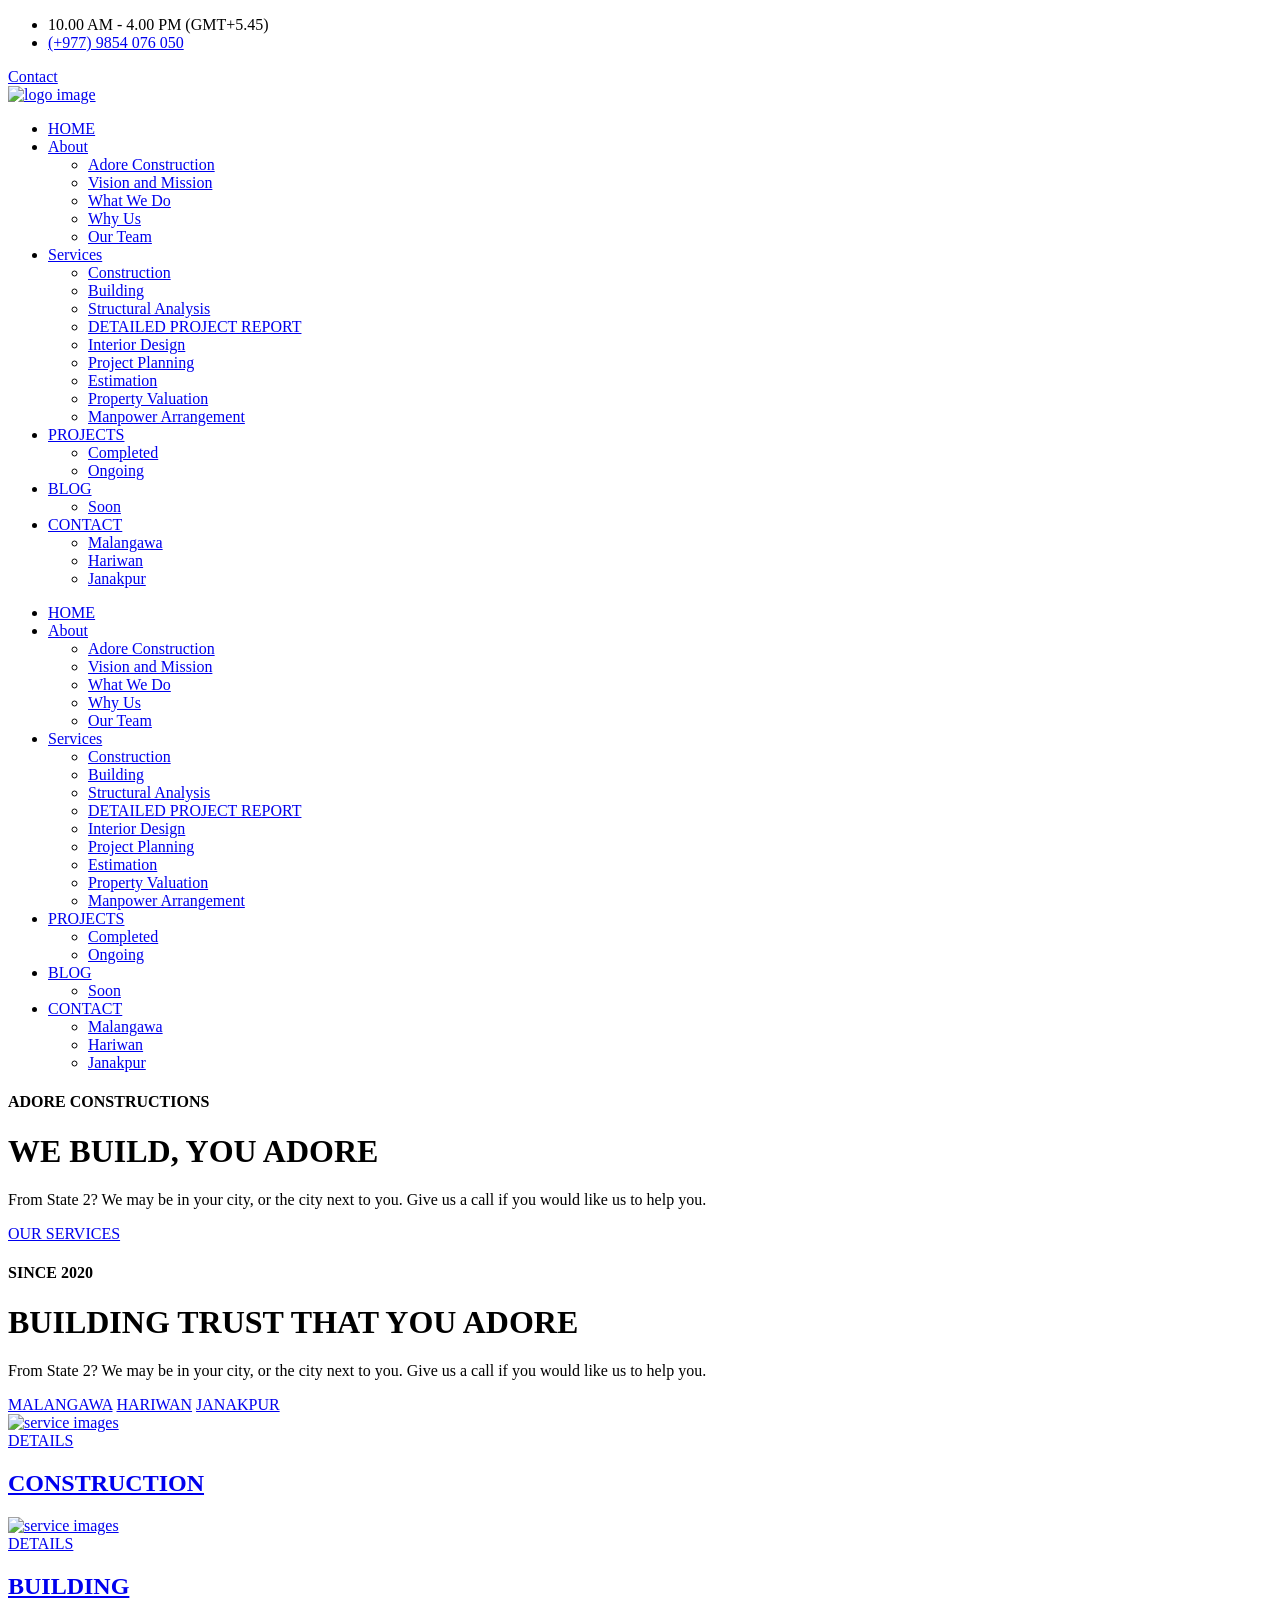
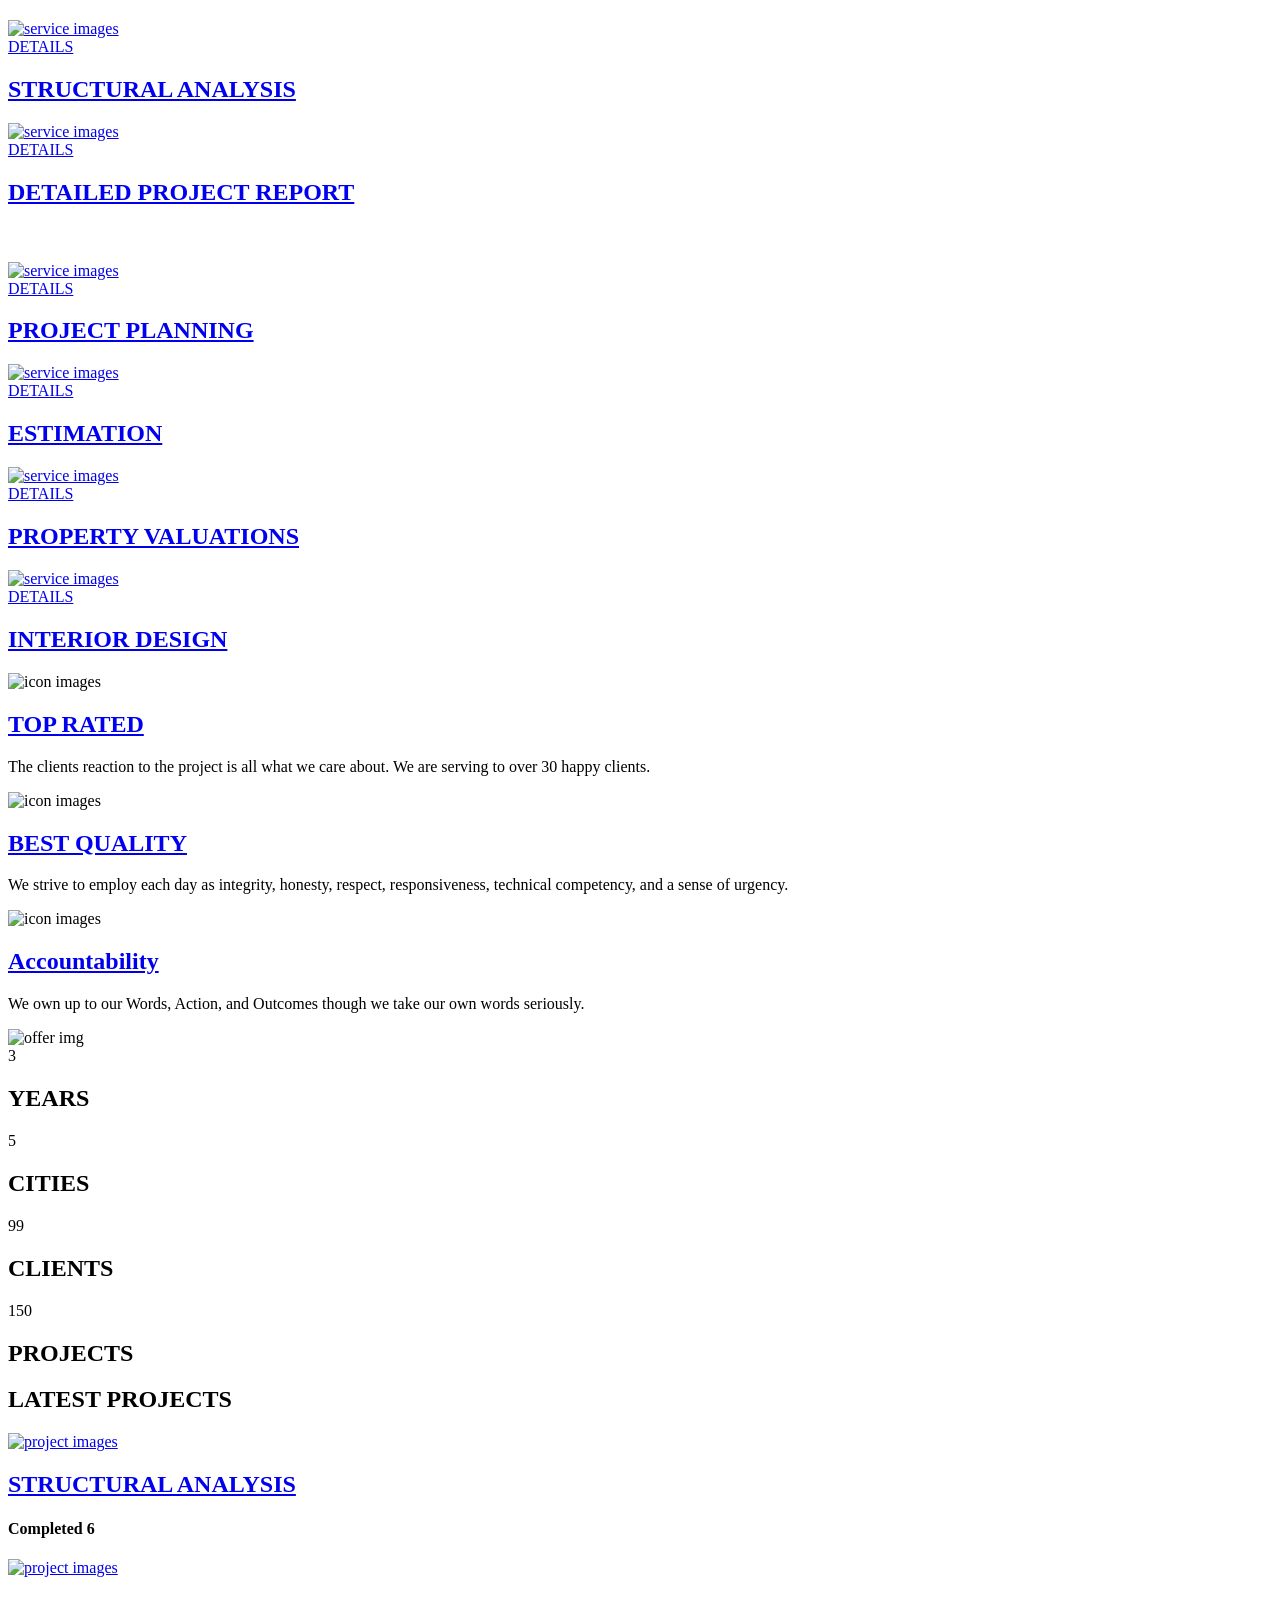
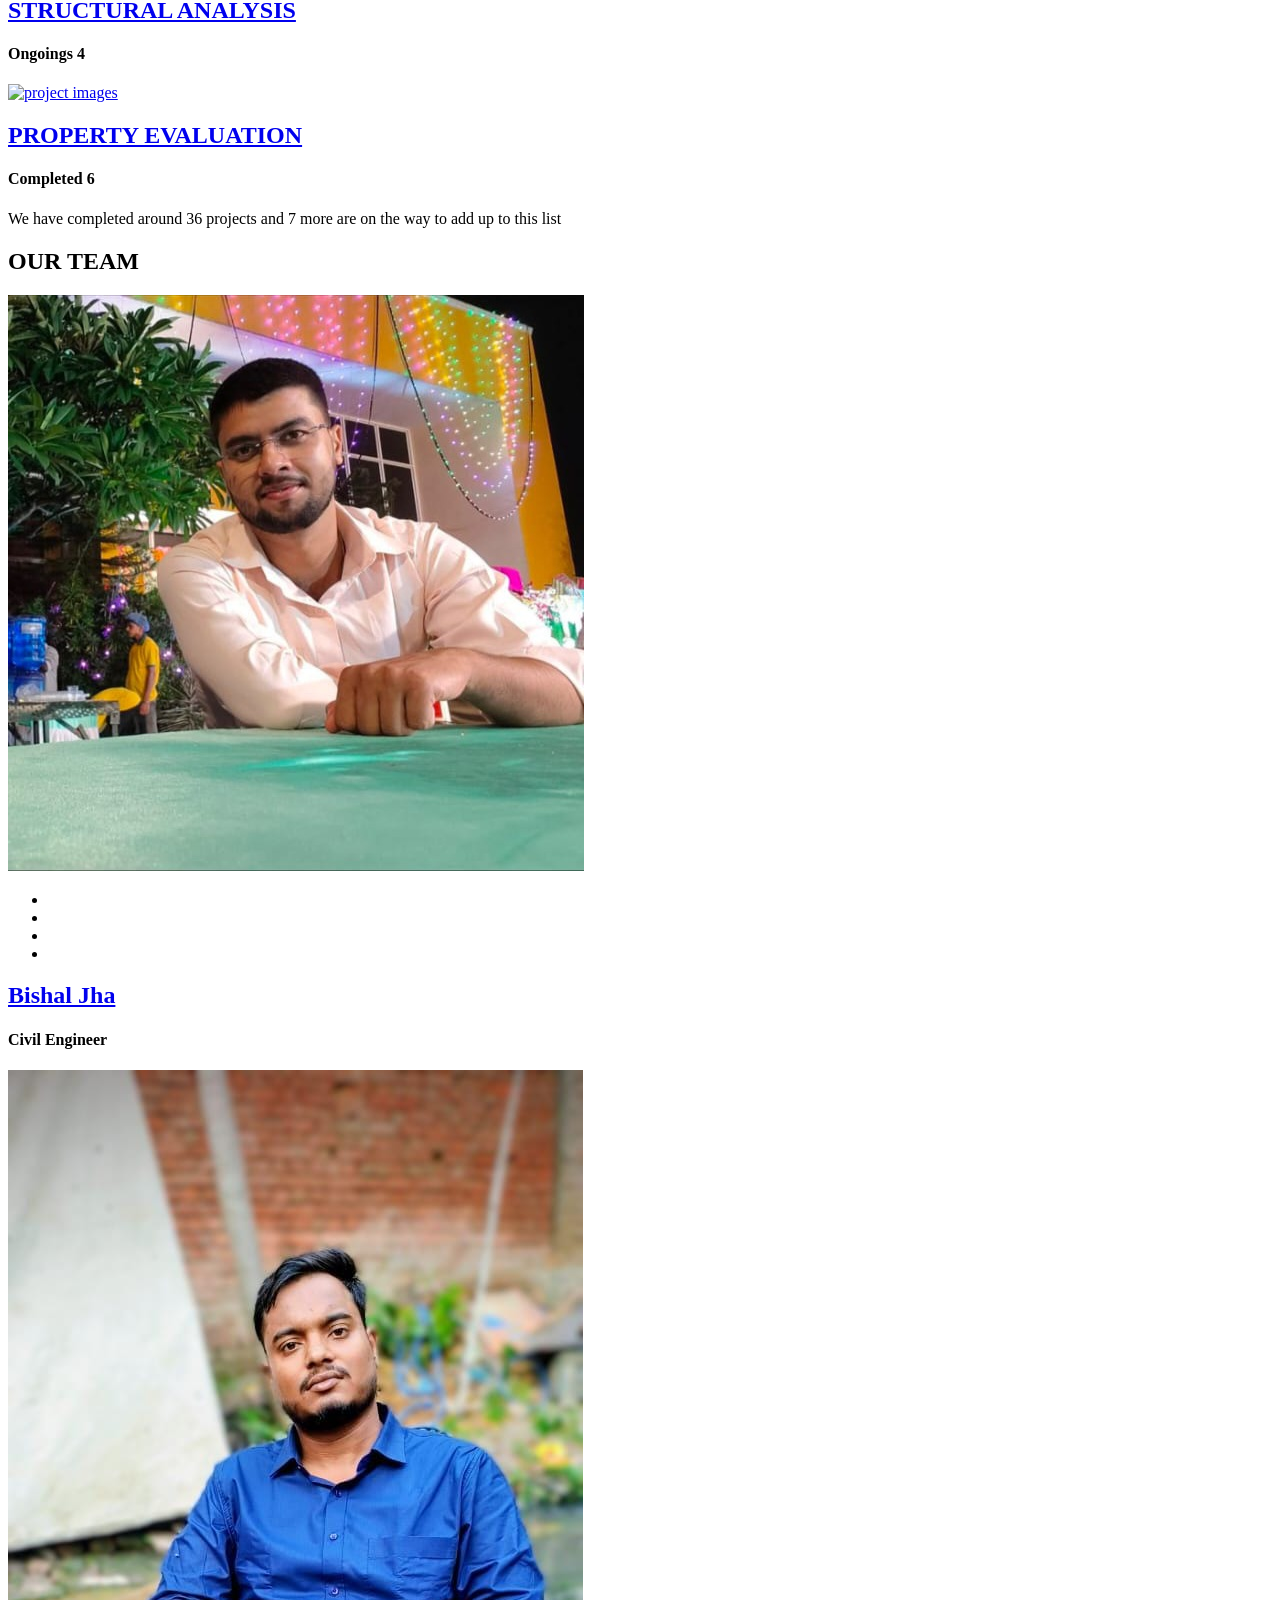
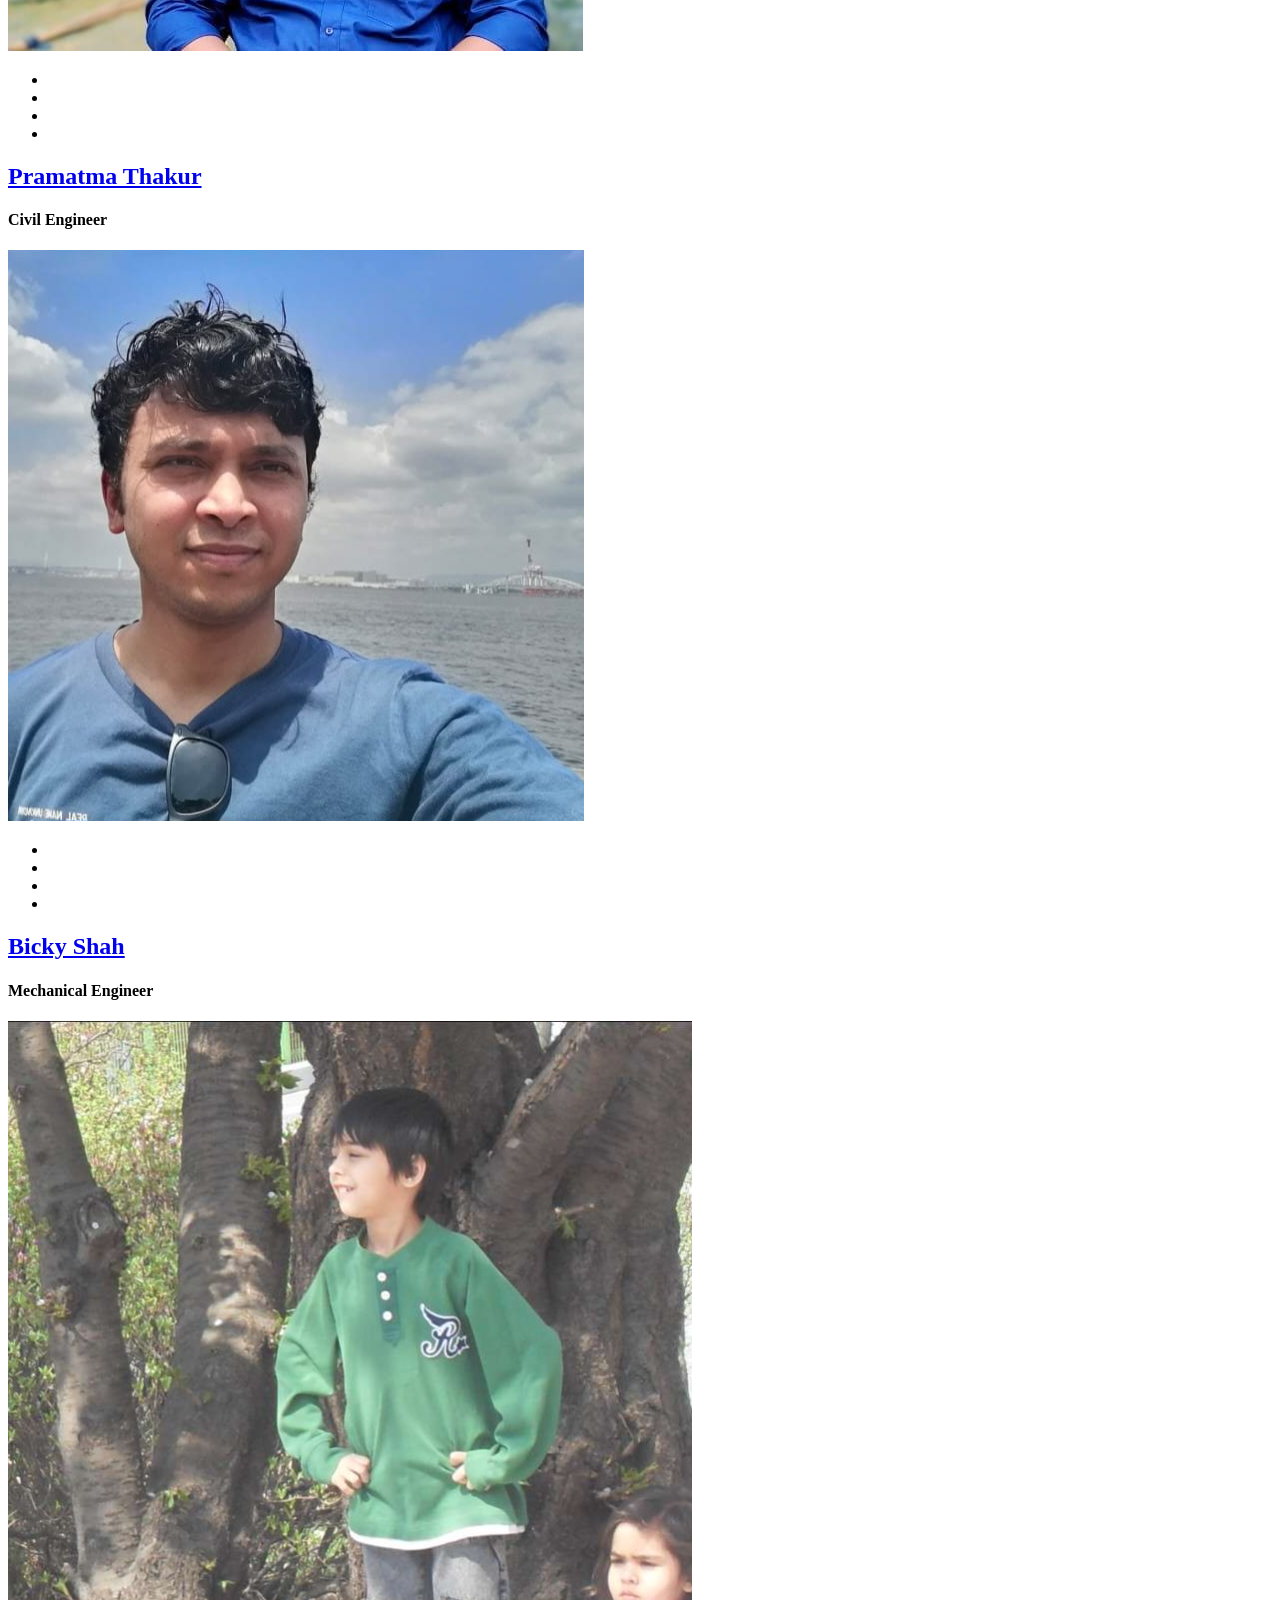
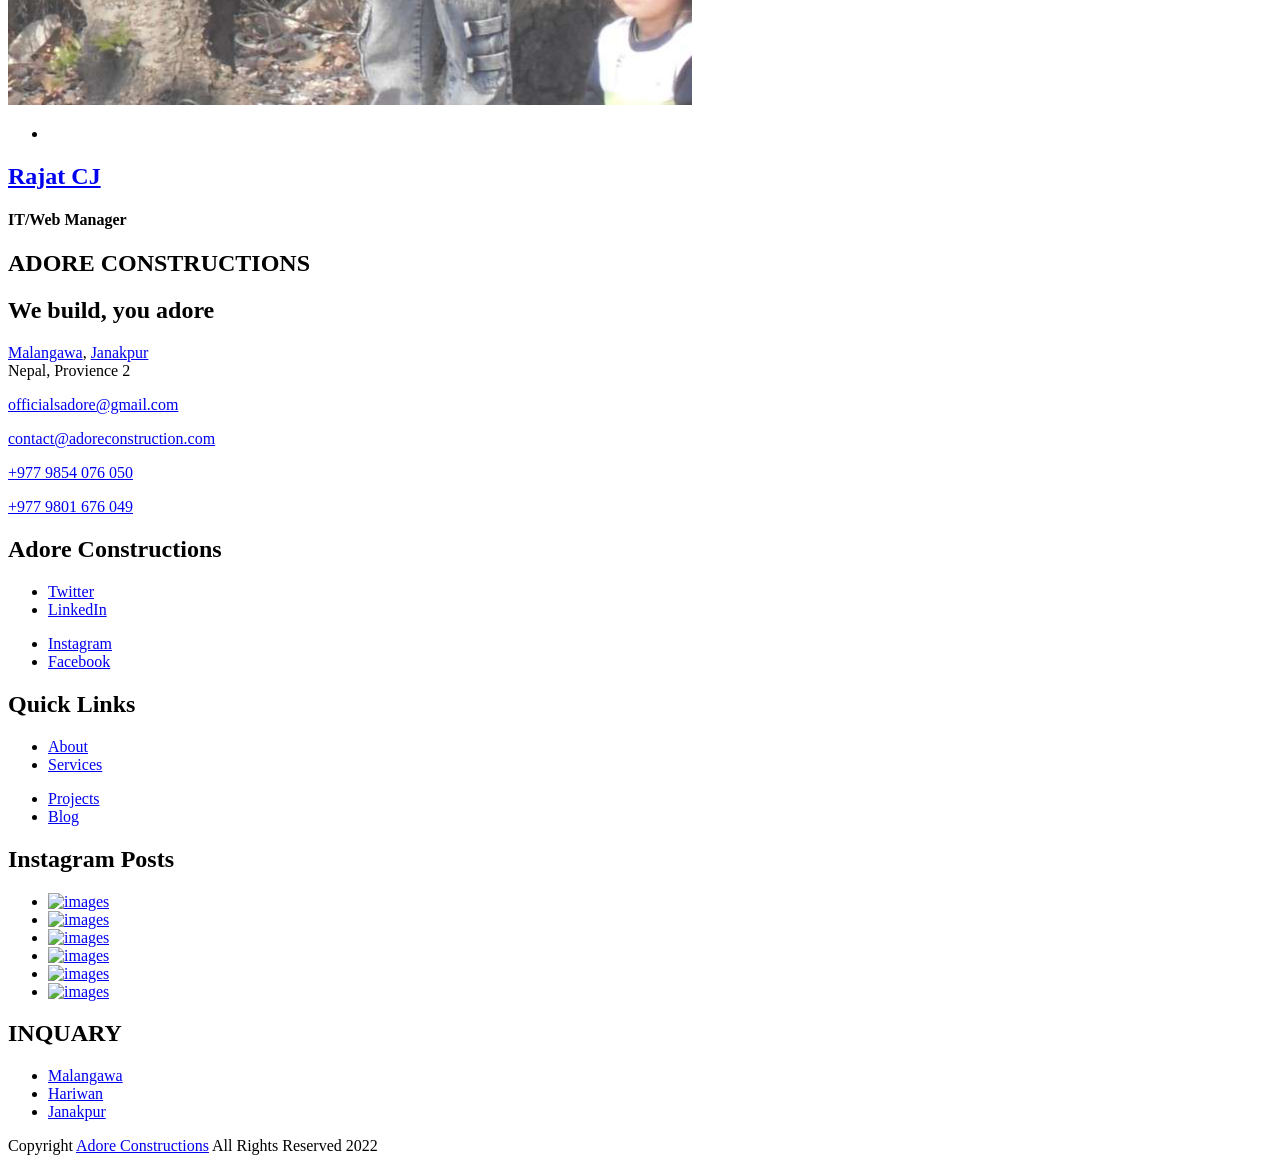
==== index.html @ d4d40f67 "a" ====
<!doctype html>
<html class="no-js" lang="en">


<head>
    <meta charset='UTF-8'>
    <meta http-equiv="x-ua-compatible" content="ie=edge">
    <meta name="viewport" content="width=device-width, initial-scale=1.0">
    <meta name="theme-color" content="#F9A762" data-react-helmet="true" />
    <meta name="author" content="Adore Constructions">
    <meta name="description" content="We Build, You Adore">

    <title>Adore Constructions</title>
    <script src="https://cdn.jsdelivr.net/gh/xaronnn/js-lanyard/lanyard.js" crossorigin="anonymous"></script>
    
    <!-- Media Meta Tags -->
    <meta property="og:locale" content="en_US">
    <meta property="og:type" content="website">
    <meta property="og:site_name" content="adoreconstruction">
    <meta property="og:title" content="Adore Constructions">
    <meta property="og:description" content="We Build, You Adore">
    <meta property="og:image" content="images/logo/adore-construction.png">
    <meta property="og:url" content="https://adoreconstruction.com"/>
    
    <!-- Twitter Meta Tags -->
    <meta name="twitter:title" content="Adore Constructions">
    <meta name="twitter:description" content="A portal to all my links, handles and projects.">
    <meta name="twitter:image" content="images/logo/adore-construction.png">



    
    <link rel="icon" href="images/logo/adore-construction.png" type="image/icon type">
    <!-- Place favicon.ico in the root directory -->
    

    <!-- All css files are included here. -->
    <!-- Bootstrap fremwork main css -->
    <link rel="stylesheet" href="css/bootstrap.min.css">
    <!-- Owl Carousel  main css -->
    <link rel="stylesheet" href="css/owl.carousel.min.css">
    <link rel="stylesheet" href="css/owl.theme.default.min.css">
    <!-- This core.css file contents all plugings css file. -->
    <link rel="stylesheet" href="css/core.css">
    <!-- Theme shortcodes/elements style -->
    <link rel="stylesheet" href="css/shortcode/shortcodes.css">
    <!-- Theme main style -->
    <link rel="stylesheet" href="style.css">
    <!-- Responsive css -->
    <link rel="stylesheet" href="css/responsive.css">
    <!-- User style -->
    <link rel="stylesheet" href="css/custom.css">


    <!-- Modernizr JS -->
    <script src="js/vendor/modernizr-2.8.3.min.js"></script>
</head>

<body>
    <!--[if lt IE 8]>
        <p class="browserupgrade">You are using an <strong>outdated</strong> browser. Please <a href="http://browsehappy.com/">upgrade your browser</a> to improve your experience.</p>
    <![endif]-->  

    <!-- Body main wrapper start -->
    <div class="wrapper">
        <!-- Start Header Style -->
        <div id="header" class="htc-header">
            <!-- Start Header Top -->
            <div class="htc__header__top bg__cat--1">
                <div class="container">
                    <div class="row">
                        <div class="col-md-6 col-lg-6 col-sm-6 col-xs-12">
                            <ul class="heaher__top__left">
                                <li><i class="fa fa-clock-o"></i>10.00 AM  -  4.00 PM (GMT+5.45)</li>
                                <li><a href="tel:+9779854076050"><i class="fa fa-phone"></i>(+977)  9854 076 050</a></li>
                            </ul>
                        </div>
                        <div class="col-md-6 col-lg-6 col-sm-6 col-xs-12">
                            <div class="header__top__right">
                                
                                <div class="heaher__top__btn">
                                    <a href="contact.html">Contact</a>
                                </div>
                            </div>
                        </div>
                    </div>
                </div>
            </div>
            <!-- End Header Top -->
            <!-- Start Mainmenu Area -->
            <div id="sticky-header-with-topbar" class="mainmenu__wrap sticky__header">
                <div class="container">
                    <div class="row">
                        <div class="col-md-2 col-sm-6 col-xs-7">
                            <div class="logo">
                                <a href="index.html">
                                    <img src="images/logo/adore-construction.png" alt="logo image">
                                </a>
                            </div>
                        </div>
                        <div class="col-md-8 col-sm-6 col-xs-5">
                            <nav class="main__menu__nav  hidden-xs hidden-sm">
                                <ul class="main__menu">
                                    <li><a href="index.html">HOME</a></li>
                                    <li class="drop"><a href="about.html">About</a>
                                        <ul class="dropdown">
                                            <li><a href="about.html#adore">Adore Construction</a></li>
                                            <li><a href="about.html#vision">Vision and Mission</a></li>
                                            <li><a href="about.html#whatwedo">What We Do</a></li>
                                            <li><a href="about.html#whyus">Why Us</a></li>
                                            <li><a href="about.html#ourteam">Our Team</a></li>
                                        </ul>
                                    </li>
                                    <li class="drop"><a href="service.html">Services</a>
                                        <ul class="dropdown">
                                            <li><a href="service.html#c">Construction</a></li>
                                            <li><a href="service.html#b">Building</a></li>
                                            <li><a href="service.html#sa">Structural Analysis</a></li>
                                            <li><a href="service.html#dpr">DETAILED PROJECT REPORT</a></li>
                                            <li><a href="service.html#id">Interior Design</a></li>
                                            <li><a href="service.html#pp">Project Planning</a></li>
                                            <li><a href="service.html#e">Estimation</a></li>
                                            <li><a href="service.html#pv">Property Valuation</a></li>
                                            <li><a href="service.html#ma">Manpower Arrangement</a></li>
                                        </ul>
                                    </li>
                                    <li class="drop"><a href="projects.html">PROJECTS</a>
                                        <ul class="dropdown">
                                            <li><a href="projects.html#completed">Completed</a></li>
                                            <li><a href="projects.html#ongoing">Ongoing</a></li>
                                        </ul>
                                    </li>
                                    <li class="drop"><a href="blog.html">BLOG</a>
                                        <ul class="dropdown">
                                            <li><a href="blog.html">Soon</a></li>
                                        </ul>
                                    </li>
                                    <li class="drop"><a href="contact.html">CONTACT</a>
                                        <ul class="dropdown">
                                            <li><a href="contact.html#sarlahi">Malangawa</a></li>
                                            <li><a href="contact.html#hariwan">Hariwan</a></li>
                                            <li><a href="contact.html#janakpur">Janakpur</a></li>
                                        </ul>
                                    </li>
                                </ul>
                            </nav>
                            <div class="mobile-menu clearfix visible-xs visible-sm">
                                <nav id="mobile_dropdown">
                                    <ul>
                                        <li><a href="index.html">HOME</a></li>
                                    <li class="drop"><a href="about.html">About</a>
                                        <ul class="dropdown">
                                            <li><a href="about.html#adore">Adore Construction</a></li>
                                            <li><a href="about.html#vision">Vision and Mission</a></li>
                                            <li><a href="about.html#whatwedo">What We Do</a></li>
                                            <li><a href="about.html#whyus">Why Us</a></li>
                                            <li><a href="about.html#ourteam">Our Team</a></li>
                                        </ul>
                                    </li>
                                    <li class="drop"><a href="service.html">Services</a>
                                        <ul class="dropdown">
                                            <li><a href="service.html#c">Construction</a></li>
                                            <li><a href="service.html#b">Building</a></li>
                                            <li><a href="service.html#sa">Structural Analysis</a></li>
                                            <li><a href="service.html#dpr">DETAILED PROJECT REPORT</a></li>
                                            <li><a href="service.html#id">Interior Design</a></li>
                                            <li><a href="service.html#pp">Project Planning</a></li>
                                            <li><a href="service.html#e">Estimation</a></li>
                                            <li><a href="service.html#pv">Property Valuation</a></li>
                                            <li><a href="service.html#ma">Manpower Arrangement</a></li>
                                        </ul>
                                    </li>
                                    <li class="drop"><a href="projects.html">PROJECTS</a>
                                        <ul class="dropdown">
                                            <li><a href="projects.html#completed">Completed</a></li>
                                            <li><a href="projects.html#ongoing">Ongoing</a></li>
                                        </ul>
                                    </li>
                                    <li class="drop"><a href="blog.html">BLOG</a>
                                        <ul class="dropdown">
                                            <li><a href="blog.html">Soon</a></li>
                                        </ul>
                                    </li>
                                    <li class="drop"><a href="contact.html">CONTACT</a>
                                        <ul class="dropdown">
                                            <li><a href="contact.html#sarlahi">Malangawa</a></li>
                                            <li><a href="contact.html#hariwan">Hariwan</a></li>
                                            <li><a href="contact.html#janakpur">Janakpur</a></li>
                                        </ul>
                                    </li>
                                    </ul>
                                </nav>
                            </div> 
                        </div>
                    </div>
                    <div class="mobile-menu-area"></div>
                </div>
            </div>
            <!-- End Mainmenu Area -->
        </div>
        <!-- End Header Style -->
        <!-- Start Slider Area -->
        <div class="slider__container">
            <div class="slider__activation__wrap owl-carousel owl-theme">
                <!-- Start Single Slide -->
                <div class="slide slider__fixed--height slide__align--center" data--black__overlay="6" style="background: rgba(0, 0, 0, 0) url(images/slider/bg/2.jpg) no-repeat scroll 0 0 / cover;">
                    <div class="container">
                        <div class="row">
                            <div class="col-md-12 col-lg-12">
                                <div class="slider__inner">
                                    <h4>ADORE CONSTRUCTIONS</h4>
                                    <h1>WE BUILD, YOU ADORE</h1>
                                    <p>From State 2? We may be in your city, or the city next to you. Give us a call if you would like us to help you.</p>
                                    <div class="slider__btn">
                                        <a class="htc__btn" href="contact.html">OUR SERVICES</a>
                                    </div>
                                </div>
                            </div>
                        </div>
                    </div>
                </div>
                <!-- End Single Slide -->
                <!-- Start Single Slide -->
                <div class="slide slider__fixed--height slide__align--center" data--black__overlay="6" style="background: rgba(0, 0, 0, 0) url(images/slider/bg/1.jpg) no-repeat scroll 0 0 / cover;">
                    <div class="container">
                        <div class="row">
                            <div class="col-md-12 col-lg-12">
                                <div class="slider__inner">
                                    <h4>SINCE 2020</h4>
                                    <h1>BUILDING TRUST THAT YOU ADORE</h1>
                                    <p>From State 2? We may be in your city, or the city next to you. Give us a call if you would like us to help you.</p>
                                    <div class="slider__btn">
                                        <a class="htc__btn" href="contact.html">MALANGAWA</a> <a class="htc__btn" href="contact.html">HARIWAN</a> <a class="htc__btn" href="contact.html">JANAKPUR</a>
                                    </div>
                                </div>
                            </div>
                        </div>
                    </div>
                </div>

                
                <!-- End Single Slide -->
            </div>
        </div>
        <!-- Start Slider Area -->
        <!-- Start Service Area -->
        <section class="htc__service__area bg__white ptb--100">
            <div class="container">
                <div class="row">
                    <div class="service__section__wrap clearfix">
                        <!-- Start Single Service -->
                        <div class="col-md-3 col-lg-3 col-sm-4 col-xs-12">
                            <div class="service foo">
                                <div class="service__thumb">
                                    <a href="service.html#c">
                                        <img src="images/service/1.jpg" alt="service images">
                                    </a>
                                    <div class="service__hover">
                                        <div class="service__action">
                                            <a href="service.html#c">DETAILS</a>
                                        </div>
                                    </div>
                                </div>
                                <div class="service__details">
                                    <h2><a href="service.html#c">CONSTRUCTION</a></h2>
                                </div>
                            </div>
                        </div>
                        <!-- End Single Service -->
                        <!-- Start Single Service -->
                        <div class="col-md-3 col-lg-3 col-sm-4 col-xs-12">
                            <div class="service foo">
                                <div class="service__thumb">
                                    <a href="service.html#b">
                                        <img src="images/service/2.jpg" alt="service images">
                                    </a>
                                    <div class="service__hover">
                                        <div class="service__action">
                                            <a href="service.html#b">DETAILS</a>
                                        </div>
                                    </div>
                                </div>
                                <div class="service__details">
                                    <h2><a href="service.html#b">BUILDING</a></h2>
                                </div>
                            </div>
                        </div>
                        <!-- End Single Service -->
                        <!-- Start Single Service -->
                        <div class="col-md-3 col-lg-3 col-sm-4 col-xs-12">
                            <div class="service foo">
                                <div class="service__thumb">
                                    <a href="service.html#sa">
                                        <img src="images/service/3.jpg" alt="service images">
                                    </a>
                                    <div class="service__hover">
                                        <div class="service__action">
                                            <a href="service.html#sa">DETAILS</a>
                                        </div>
                                    </div>
                                </div>
                                <div class="service__details">
                                    <h2><a href="service.html#sa">STRUCTURAL ANALYSIS</a></h2>
                                </div>
                            </div>
                        </div>
                        <!-- End Single Service -->
                        <!-- Start Single Service -->
                        <div class="col-md-3 col-lg-3 hidden-sm col-xs-12">
                            <div class="service foo">
                                <div class="service__thumb">
                                    <a href="service.html#dpr">
                                        <img src="images/adore/dpr.png" alt="service images">
                                    </a>
                                    <div class="service__hover">
                                        <div class="service__action">
                                            <a href="service.html#dpr">DETAILS</a>
                                        </div>
                                    </div>
                                </div>
                                <div class="service__details">
                                    <h2><a href="service.html#dpr">DETAILED PROJECT REPORT</a></h2>
                                </div>
                            </div>
                        </div>
                        <!-- End Single Service -->
                    </div>
                </div>
                <br><br>
                <div class="row">
                    <div class="service__section__wrap clearfix">
                        <!-- Start Single Service -->
                        <div class="col-md-3 col-lg-3 col-sm-4 col-xs-12">
                            <div class="service foo">
                                <div class="service__thumb">
                                    <a href="service.html#pp">
                                        <img src="images/service/3.jpg" alt="service images">
                                    </a>
                                    <div class="service__hover">
                                        <div class="service__action">
                                            <a href="service.html#pp">DETAILS</a>
                                        </div>
                                    </div>
                                </div>
                                <div class="service__details">
                                    <h2><a href="service.html#pp">PROJECT PLANNING</a></h2>
                                </div>
                            </div>
                        </div>
                        <!-- End Single Service -->
                        <!-- Start Single Service -->
                        <div class="col-md-3 col-lg-3 col-sm-4 col-xs-12">
                            <div class="service foo">
                                <div class="service__thumb">
                                    <a href="service.html#e">
                                        <img src="images/adore/pv.jpg" alt="service images">
                                    </a>
                                    <div class="service__hover">
                                        <div class="service__action">
                                            <a href="service.html#e">DETAILS</a>
                                        </div>
                                    </div>
                                </div>
                                <div class="service__details">
                                    <h2><a href="service.html#e">ESTIMATION</a></h2>
                                </div>
                            </div>
                        </div>
                        <!-- End Single Service -->
                        <!-- Start Single Service -->
                        <div class="col-md-3 col-lg-3 col-sm-4 col-xs-12">
                            <div class="service foo">
                                <div class="service__thumb">
                                    <a href="service.html#pv">
                                        <img src="images/adore/cc.webp" alt="service images">
                                    </a>
                                    <div class="service__hover">
                                        <div class="service__action">
                                            <a href="service.html#pv">DETAILS</a>
                                        </div>
                                    </div>
                                </div>
                                <div class="service__details">
                                    <h2><a href="service.html#pv">PROPERTY VALUATIONS</a></h2>
                                </div>
                            </div>
                        </div>
                        <!-- End Single Service -->
                        <!-- Start Single Service -->
                        <div class="col-md-3 col-lg-3 hidden-sm col-xs-12">
                            <div class="service foo">
                                <div class="service__thumb">
                                    <a href="service.html#id">
                                        <img src="images/adore/id.webp" alt="service images">
                                    </a>
                                    <div class="service__hover">
                                        <div class="service__action">
                                            <a href="service.html#id">DETAILS</a>
                                        </div>
                                    </div>
                                </div>
                                <div class="service__details">
                                    <h2><a href="service.html#id">INTERIOR DESIGN</a></h2>
                                </div>
                            </div>
                        </div>
                        <!-- End Single Service -->
                    </div>
                </div>
            </div>
        </section>
        <!-- End Service Area -->
        <!-- Start Offer Area -->
        <section class="htc__offer__area htc__offer__2 ht__offr--3 bg__gray">
            <div class="container">
                <div class="row">
                    <div class="col-md-12 col-lg-5 col-sm-12 col-xs-12">
                        <div class="htc__offer__container">
                            <div class="offer">
                                <div class="offer__icon">
                                    <img src="images/others/icon-2/1.png" alt="icon images">
                                </div>
                                <div class="offer__details">
                                    <h2><a href="#">TOP RATED</a></h2>
                                    <p>The clients reaction to the project is all what we care about. We are serving to over 30 happy clients.</p>
                                </div>
                            </div>
                            <div class="offer">
                                <div class="offer__icon">
                                    <img src="images/others/icon-2/2.png" alt="icon images">
                                </div>
                                <div class="offer__details">
                                    <h2><a href="#">BEST QUALITY</a></h2>
                                    <p>We strive to employ each day as integrity, honesty, respect, responsiveness, technical competency, and a sense of urgency.</p>
                                </div>
                            </div>
                            <div class="offer">
                                <div class="offer__icon">
                                    <img src="images/others/icon-2/3.png" alt="icon images">
                                </div>
                                <div class="offer__details">
                                    <h2><a href="#">Accountability</a></h2>
                                    <p>We own up to our Words, Action, and Outcomes though we take our own words seriously.</p>
                                </div>
                            </div>
                        </div>
                    </div>
                </div>
            </div>
            <div class="htc__offer__thumb">
                <div class="htc__offer__thumb__inner">
                    <img src="images/about/1.jpg" alt="offer img">
                </div>
            </div>
        </section>
        <!-- End Offer Area -->
        <!-- Start Counter Up Area -->
        <section class="htc__counterup__area ptb--50" style="background: rgba(0, 0, 0, 0) url(images/bg/3.jpg) no-repeat scroll center center / cover ;">
            <div class="container">
                <div class="row">
                    <div class="col-md-12 col-lg-offset-1 col-lg-9 col-sm-12 col-xs-12">
                        <div class="htc__counterup__wrap">
                            <!-- Start Single Fact -->
                            <div class="funfact">
                                <div class="fact__details">
                                    <div class="funfact__count__inner">
                                        <div class="fact__count ">
                                            <span class="count">3</span>
                                        </div>
                                    </div>
                                    <div class="fact__title">
                                        <h2>YEARS</h2>
                                    </div>
                                </div>
                            </div> 
                            <!-- End Single Fact -->
                            <!-- Start Single Fact -->
                            <div class="funfact">
                                <div class="fact__details">
                                    <div class="funfact__count__inner">
                                        <div class="fact__count ">
                                            <span class="count">5</span>
                                        </div>
                                    </div>
                                    <div class="fact__title">
                                        <h2>CITIES</h2>
                                    </div>
                                </div>
                            </div> 
                            <!-- End Single Fact -->
                            <!-- Start Single Fact -->
                            <div class="funfact">
                                <div class="fact__details">
                                    <div class="funfact__count__inner">
                                        <div class="fact__count ">
                                            <span class="count">99</span>
                                        </div>
                                    </div>
                                    <div class="fact__title">
                                        <h2>CLIENTS</h2>
                                    </div>
                                </div>
                            </div> 
                            <!-- End Single Fact -->
                            <!-- Start Single Fact -->
                            <div class="funfact">
                                <div class="fact__details">
                                    <div class="funfact__count__inner">
                                        <div class="fact__count ">
                                            <span class="count">150</span>
                                        </div>
                                    </div>
                                    <div class="fact__title">
                                        <h2>PROJECTS</h2>
                                    </div>
                                </div>
                            </div> 
                            <!-- End Single Fact -->
                        </div>
                    </div>
                </div>
            </div>
        </section>
        <!-- End Counter Up Area -->
        <!-- Start Latest Project Area -->
        <section class="htc__latest__project__area ptb--150 bg__white">
            <div class="container">
                <div class="row">
                    <div class="col-xs-12">
                        <div class="section__title text-center">
                            <h2 class="title__line">LATEST <span class="text--theme">PROJECTS</span></h2>
                            
                        </div>
                    </div>
                </div>
                <div class="row">
                    <div class="htc__latest__project__wrap clearfix mt--60">
                        <!-- Start Single Project -->
                        <div class="col-md-4 col-lg-4 col-sm-6 col-xs-12">
                            <div class="project foo">
                                <div class="project__thumb">
                                    <a href="project.html">
                                        <img src="images/adore/pv.jpg" alt="project images">
                                    </a>
                                    <div class="project__hover__info">
                                        <div class="project__action">
                                            <h2><a href="project.html">STRUCTURAL ANALYSIS</a></h2>
                                            <h4>Completed 6</h4>
                                        </div>
                                    </div>
                                </div>
                            </div>
                        </div>
                        <!-- End Single Project -->
                        <!-- Start Single Project -->
                        <div class="col-md-4 col-lg-4 col-sm-6 col-xs-12">
                            <div class="project foo">
                                <div class="project__thumb">
                                    <a href="project.html">
                                        <img src="images/service/3.jpg" alt="project images">
                                    </a>
                                    <div class="project__hover__info">
                                        <div class="project__action">
                                            <h2><a href="project.html">STRUCTURAL ANALYSIS</a></h2>
                                            <h4>Ongoings 4</h4>
                                        </div>
                                    </div>
                                </div>
                            </div>
                        </div>
                        <!-- End Single Project -->
                        <!-- Start Single Project -->
                        <div class="col-md-4 col-lg-4 col-sm-6 col-xs-12">
                            <div class="project foo">
                                <div class="project__thumb">
                                    <a href="project.html">
                                        <img src="images/adore/dpr.png" alt="project images">
                                    </a>
                                    <div class="project__hover__info">
                                        <div class="project__action">
                                            <h2><a href="project.html">PROPERTY EVALUATION</a></h2>
                                            <h4>Completed 6</h4>
                                        </div>
                                    </div>
                                </div>
                            </div>
                        </div>
                        <!-- End Single Project -->
                        <div class="row">
                            <div class="col-xs-12">
                                <div class="section__title text-center">
                                    
                                    <p>We have completed around 36 projects and 7 more are on the way to add up to this list</p>
                                </div>
                            </div>
                        </div>
                    </div>
                </div>
            </div>
        </section>
        <!-- End Latest Project Area -->
        <!-- Start Team Area -->
        <section class="htc__team__area ptb--120" data--gray__overlay="9.5" style="background: rgba(0, 0, 0, 0) url(images/bg/1.jpg) no-repeat fixed center center / cover ;">
            <div class="htc__team__container">
                <div class="container">
                    <div class="row">
                        <div class="col-xs-12">
                            <div class="section__title text-center">
                                <h2 class="title__line">OUR <span class="text--theme">TEAM</span></h2>
                                <!-- <p>"Teamwork is Something in which we take great pride."
                                    Our Each team member have an excellent Academic record and with hand`s on
                                    experience, we are ready to take challenges.
                                    We have a better team, hence we`ll deliver better job.
                                    </p> -->
                            </div>
                        </div>
                    </div>
                    <div class="row">
                        <div class="htc__team__wrap clearfix mt--30">
                            
                            <!-- Start Single Team -->
                            <div class="col-md-3 col-lg-3 col-sm-4 col-xs-12">
                                <div class="team foo">
                                    <div class="team__inner">
                                        <div class="team__thumb">
                                            <img src="images/team/bishal.jpg" alt="team image">
                                        </div>
                                        <div class="team__hover__info">
                                            <ul class="team__social__link">
                                                <li><a href="#" target="_blank"><i class="fa fa-twitter"></i></a></li>

                                                <li><a href="#" target="_blank"><i class="fa fa-instagram"></i></a></li>

                                                <li><a href="#" target="_blank"><i class="fa fa-facebook"></i></a></li>

                                                <li><a href="#" target="_blank"><i class="fa fa-google-plus"></i></a></li>
                                            </ul>
                                        </div>
                                    </div>
                                    <div class="team__details">
                                        <h2><a href="#">Bishal Jha</a></h2>
                                        <h4>Civil Engineer</h4>
                                    </div>
                                </div>
                            </div>
                            <!-- End Single Team -->
                            <!-- Start Single Team -->
                            <div class="col-md-3 col-lg-3 col-sm-4 col-xs-12">
                                <div class="team foo">
                                    <div class="team__inner">
                                        <div class="team__thumb">
                                            <img src="images/team/parmatma.jpg" alt="team image">
                                        </div>
                                        <div class="team__hover__info">
                                            <ul class="team__social__link">
                                                <li><a href="#" target="_blank"><i class="fa fa-twitter"></i></a></li>

                                                <li><a href="#" target="_blank"><i class="fa fa-instagram"></i></a></li>

                                                <li><a href="#" target="_blank"><i class="fa fa-facebook"></i></a></li>

                                                <li><a href="#" target="_blank"><i class="fa fa-google-plus"></i></a></li>
                                            </ul>
                                        </div>
                                    </div>
                                    <div class="team__details">
                                        <h2><a href="#">Pramatma Thakur</a></h2>
                                        <h4>Civil Engineer</h4>
                                    </div>
                                </div>
                            </div>
                            <!-- End Single Team -->
                            <!-- Start Single Team -->
                            <div class="col-md-3 col-lg-3 hidden-sm col-xs-12">
                                <div class="team foo">
                                    <div class="team__inner">
                                        <div class="team__thumb">
                                            <img src="images/team/bicky.jpg" alt="team image">
                                        </div>
                                        <div class="team__hover__info">
                                            <ul class="team__social__link">
                                                <li><a href="#" target="_blank"><i class="fa fa-twitter"></i></a></li>

                                                <li><a href="#" target="_blank"><i class="fa fa-instagram"></i></a></li>

                                                <li><a href="#" target="_blank"><i class="fa fa-facebook"></i></a></li>

                                                <li><a href="#" target="_blank"><i class="fa fa-google-plus"></i></a></li>
                                            </ul>
                                        </div>
                                    </div>
                                    <div class="team__details">
                                        <h2><a href="#">Bicky Shah</a></h2>
                                        <h4>Mechanical Engineer</h4>
                                    </div>
                                </div>
                            </div>
                            <!-- End Single Team -->
                            <!-- Start Single Team -->
                            <div class="col-md-3 col-lg-3 col-sm-4 col-xs-12">
                                <div class="team foo">
                                    <div class="team__inner">
                                        <div class="team__thumb">
                                            <img src="images/team/rajat.png" alt="team image">
                                        </div>
                                        <div class="team__hover__info">
                                            <ul class="team__social__link">
                                                <li><a href="https://rajatcj.com/?adoreweb" target="_blank"><i class="fa fa-internet"></i></a></li>
                                            </ul>
                                        </div>
                                    </div>
                                    <div class="team__details">
                                        <h2><a href="#">Rajat CJ</a></h2>
                                        <h4>IT/Web Manager</h4>
                                    </div>
                                </div>
                            </div>
                            <!-- End Single Team -->
                        </div>
                    </div>
                </div>
            </div>
        </section>
        <!-- End Team Area -->
        
        
        <!-- Start Call to Action Area -->
        <section class="htc__callto__action" data--theme__overlay="9" style="background: rgba(0, 0, 0, 0) url(images/bg/4.jpg) no-repeat scroll center center / cover ;">
            <div class="container">
                <div class="row">
                    <div class="col-md-12">
                        <div class="callto__action__wrap">
                            <h2>ADORE CONSTRUCTIONS</h2>
                            <h2>We build, you adore</h2>
                        </div>
                    </div>
                </div>
            </div>
        </section>
        <!-- End Call to Action Area -->
         <!-- Start Contact Address -->
         <div class="htc__contact__address add-res bg__cat--1">
            <div class="container">
                <div class="row">
                    <div class="col-md-12">
                        <div class="htc__contact__wrap clearfix">
                            <!-- Start Single Address -->
                            <div class="ht__address__inner">
                                <div class="ht__address__icon map-pin">
                                    <i class="zmdi zmdi-pin"></i>
                                </div>
                                <div class="ht__address__details">
                                    <p><a href="contact-sarlahi.html">Malangawa</a>, <a href="contact-janakpur.html">Janakpur</a> <br>Nepal, Provience 2</p>
                                </div>
                            </div>
                            <!-- End Single Address -->
                            <!-- Start Single Address -->
                            <div class="ht__address__inner">
                                <div class="ht__address__icon glob">
                                    <i class="fa fa-globe" aria-hidden="true"></i>
                                </div>
                                <div class="ht__address__details">
                                    <p><a href="mailto:officialsadore@gmail.com">officialsadore@gmail.com</a></p>
                                    <p><a href="mailto:contact@adoreconstruction.com">contact@adoreconstruction.com</a></p>
                                </div>
                            </div>
                            <!-- End Single Address -->
                            <!-- Start Single Address -->
                            <div class="ht__address__inner">
                                <div class="ht__address__icon">
                                    <i class="fa fa-phone" aria-hidden="true"></i>
                                </div>
                                <div class="ht__address__details">
                                    <p><a href="tel:+9779854076050">+977 9854 076 050</a></p>
                                    <p><a href="tel:+9779801676049">+977 9801 676 049</a></p>
                                </div>
                            </div>
                            <!-- End Single Address -->
                        </div>
                    </div>
                </div>
            </div>
        </div>
        <!-- End Contact Address -->
        
        <!-- End Google Map Area -->
        <!-- Start Footer Area -->
        <footer class="htc__footer__area">
            <div class="footer__top ptb--130" data--1f2d30__overlay="9.5" style="background: rgba(0, 0, 0, 0) url(images/bg/2.jpg) no-repeat fixed center center / cover ;">
                <div class="container">
                    <div class="row">
                        <div class="htc__footer__wrap clearfix">
                            <!-- Start Single Footer -->
                            <div class="col-md-3 col-lg-3 col-sm-6 col-xs-12">
                                <div class="footer">
                                    <div class="footer__widget">
                                        <h2 class="ft__title">Adore Constructions</h2>
                                    </div>
                                    
                                    <div class="footer__link">
                                    <ul class="ft__menu">
                                        <li><a href="contact.html"><i class="fa-brands fa-twitter"></i> Twitter</a></li>
                                        <li><a href="https://www.linkedin.com/company/adore-officials/about/"><i class="fa-brands fa-linkedin"></i> LinkedIn</a></li>
                                    </ul>
                                    <ul class="ft__menu">
                                        <li><a href="https://www.instagram.com/adoreofficials/"><i class="fa-brands fa-instagram"></i> Instagram</a></li>
                                        <li><a href="https://www.facebook.com/adoreofficials"><i class="fa-brands fa-facebook"></i> Facebook</a></li>
                                    </ul>
                                    </div>
                                    
                                </div>
                            </div>
                            <!-- End Single Footer -->
                            <!-- Start Single Footer -->
                            <div class="col-md-3 col-lg-3 col-sm-6 col-xs-12 xmt-40">
                                <div class="footer quick__link">
                                    <div class="footer__widget">
                                        <h2 class="ft__title">Quick Links</h2>
                                    </div>
                                    <div class="footer__link">
                                        <ul class="ft__menu">
                                            <li><a href="about.html">About</a></li>
                                            <li><a href="service.html">Services</a></li>
                                        </ul>
                                        <ul class="ft__menu">
                                            <li><a href="projects.html">Projects</a></li>
                                            <li><a href="blog.html">Blog</a></li>
                                        </ul>
                                    </div>
                                </div>
                            </div>
                            <!-- End Single Footer -->
                            <!-- Start Single Footer -->
                            <div class="col-md-3 col-lg-3 col-sm-6 col-xs-12 smt-40 xmt-40">
                                <div class="footer">
                                    <div class="footer__widget">
                                        <h2 class="ft__title">Instagram Posts</h2>
                                    </div>
                                    <ul class="footer__instagram">
                                        <li><a href="https://www.instagram.com/adoreofficials/"><img src="images/blog/sm-img/1.jpg" alt="images"></a></li>
                                        <li><a href="https://www.instagram.com/adoreofficials/"><img src="images/blog/sm-img/2.jpg" alt="images"></a></li>
                                        <li><a href="https://www.instagram.com/adoreofficials/"><img src="images/blog/sm-img/3.jpg" alt="images"></a></li>
                                        <li><a href="https://www.instagram.com/adoreofficials/"><img src="images/blog/sm-img/4.jpg" alt="images"></a></li>
                                        <li><a href="https://www.instagram.com/adoreofficials/"><img src="images/blog/sm-img/5.jpg" alt="images"></a></li>
                                        <li><a href="https://www.instagram.com/adoreofficials/"><img src="images/blog/sm-img/6.jpg" alt="images"></a></li>
                                    </ul>
                                </div>
                            </div>
                            <!-- End Single Footer -->
                            <!-- Start Single Footer -->
                            <div class="col-md-3 col-lg-2 col-lg-offset-1 col-sm-6 col-xs-12 smt-40 xmt-40">
                                <div class="footer">
                                    <div class="footer__widget">
                                        <h2 class="ft__title">INQUARY</h2>
                                        <div class="footer__link">
                                            <ul class="ft__menu">
                                                <li><a href="contact.html#sarlahi">Malangawa</a></li>
                                                <li><a href="contact.html#hariwan">Hariwan</a></li>
                                                <li><a href="contact.html#janakpur">Janakpur</a></li>
                                            </ul>
                                            
                                        </div>
                                    </div>
                                </div>
                            </div>
                            <!-- End Single Footer -->
                        </div>
                    </div>
                </div>
            </div>
            <div class="copyright bg__theme">
                <div class="container">
                    <div class="row">
                        <div class="col-xs-12">
                            <div class="copyright__inner">
                                <p>Copyright <a href="#" target="_blank">Adore Constructions</a>
                                All Rights Reserved 2022</p>
                            </div>
                        </div>
                    </div>
                </div>
            </div>
        </footer>
        <!-- End Footer Area -->
    </div>
    
<script src='https://cdn.jsdelivr.net/npm/@widgetbot/crate@3' async defer>
    new Crate({
        server: '1041747237941817354', // Adore Constructions
        channel: '1041747238784860203', // #general
        location: ['bottom', 'left']
    })
    </script>
    <!-- Body main wrapper end -->

    <!-- Placed js at the end of the document so the pages load faster -->

    <!-- jquery latest version -->
    <script src="js/vendor/jquery-1.12.0.min.js"></script>
    <!-- Bootstrap framework js -->
    <script src="js/bootstrap.min.js"></script>
    <!-- All js plugins included in this file. -->
    <script src="js/plugins.js"></script>
    <script src="js/slick.min.js"></script>
    <script src="js/owl.carousel.min.js"></script>


    
    <script src="https://kit.fontawesome.com/19746ffdef.js" crossorigin="anonymous"></script>

    <!-- Waypoints.min.js. -->
    <script src="js/waypoints.min.js"></script>
    <!-- Main js file that contents all jQuery plugins activation. -->
    <script src="js/main.js"></script>

</body>



</html>
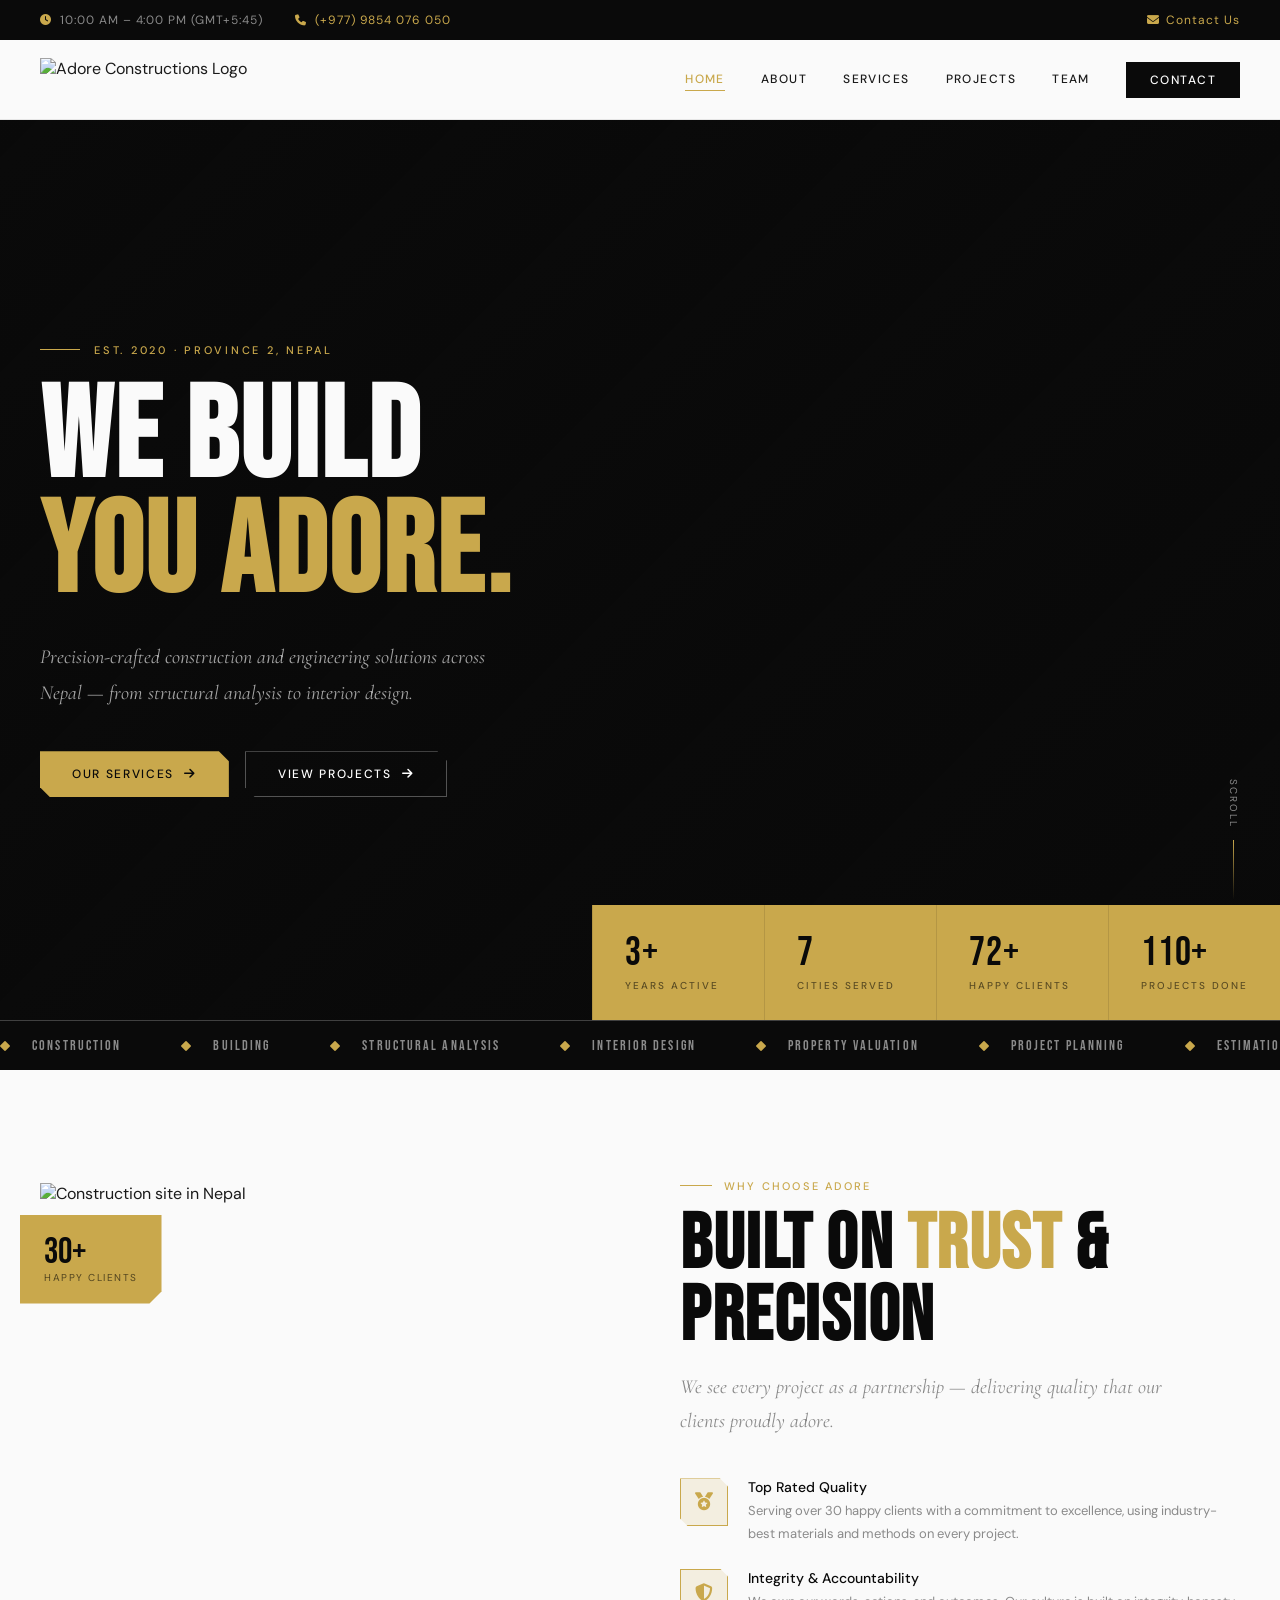
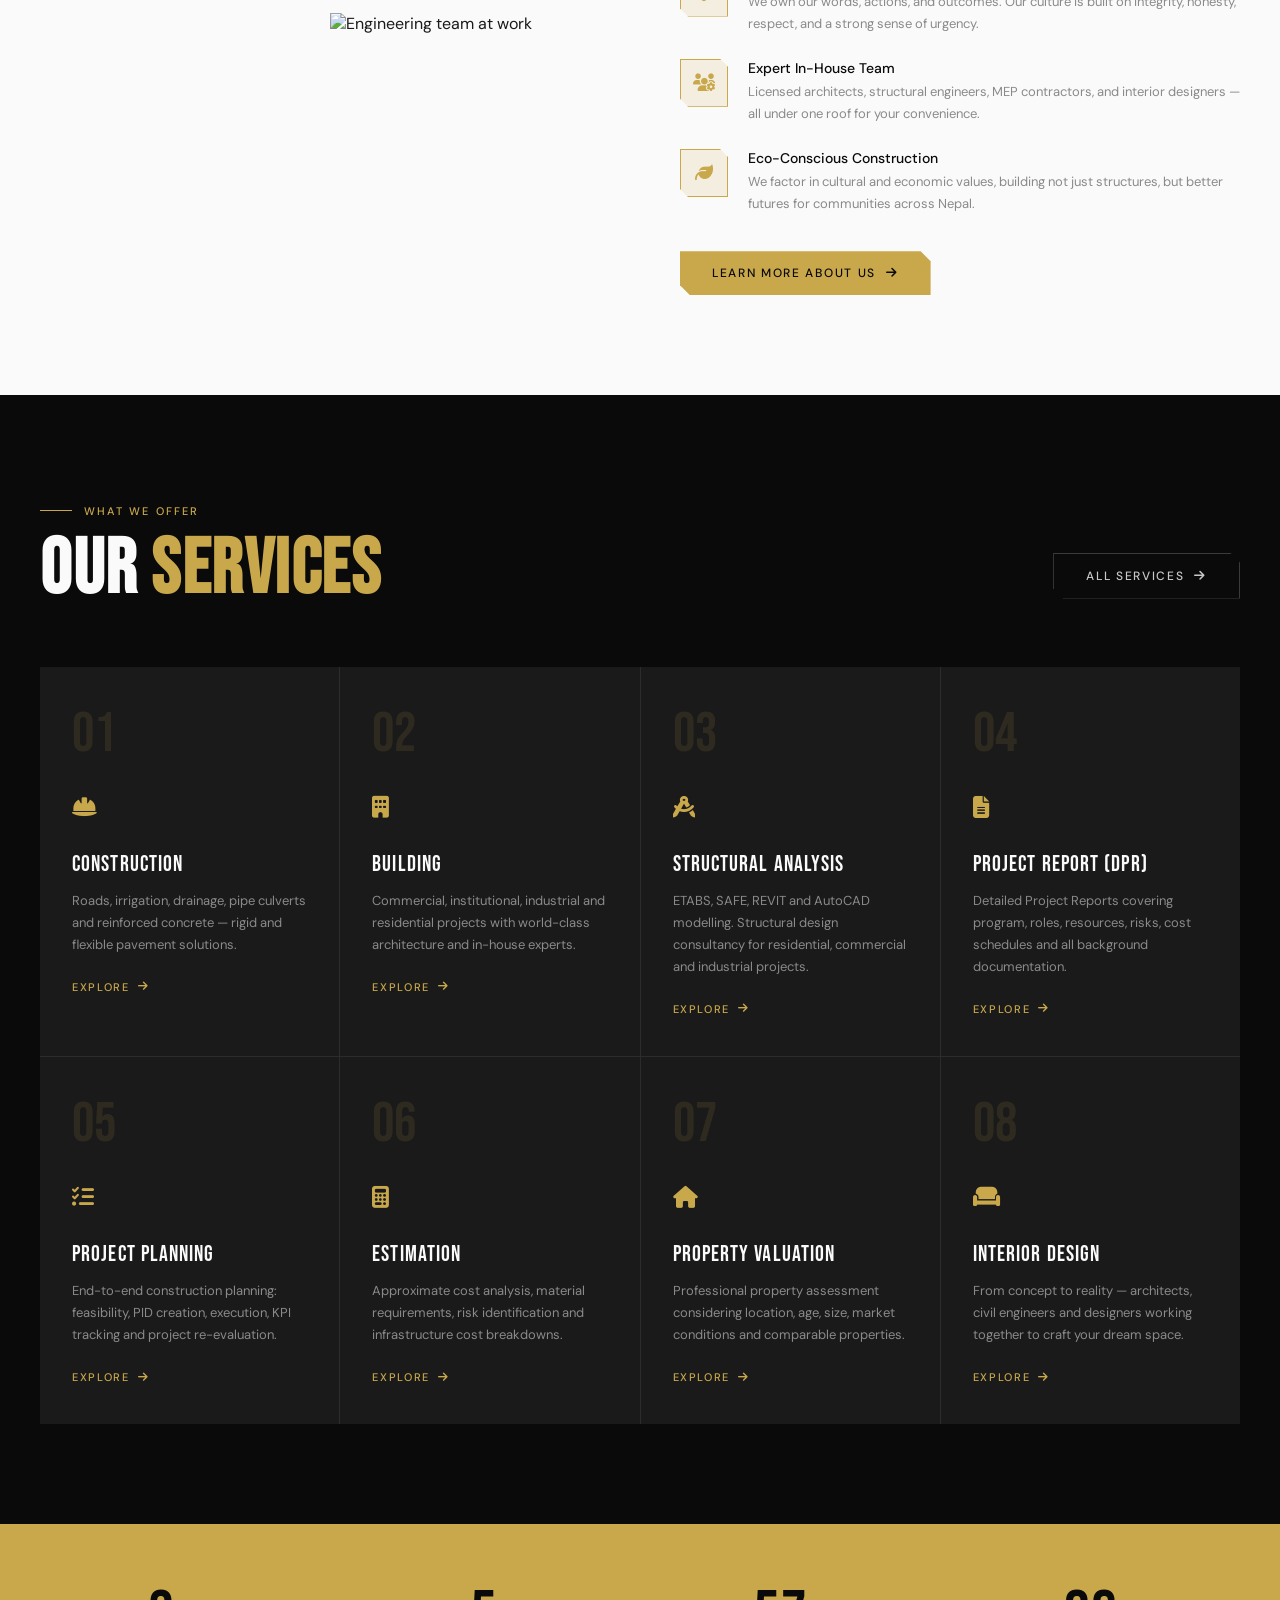
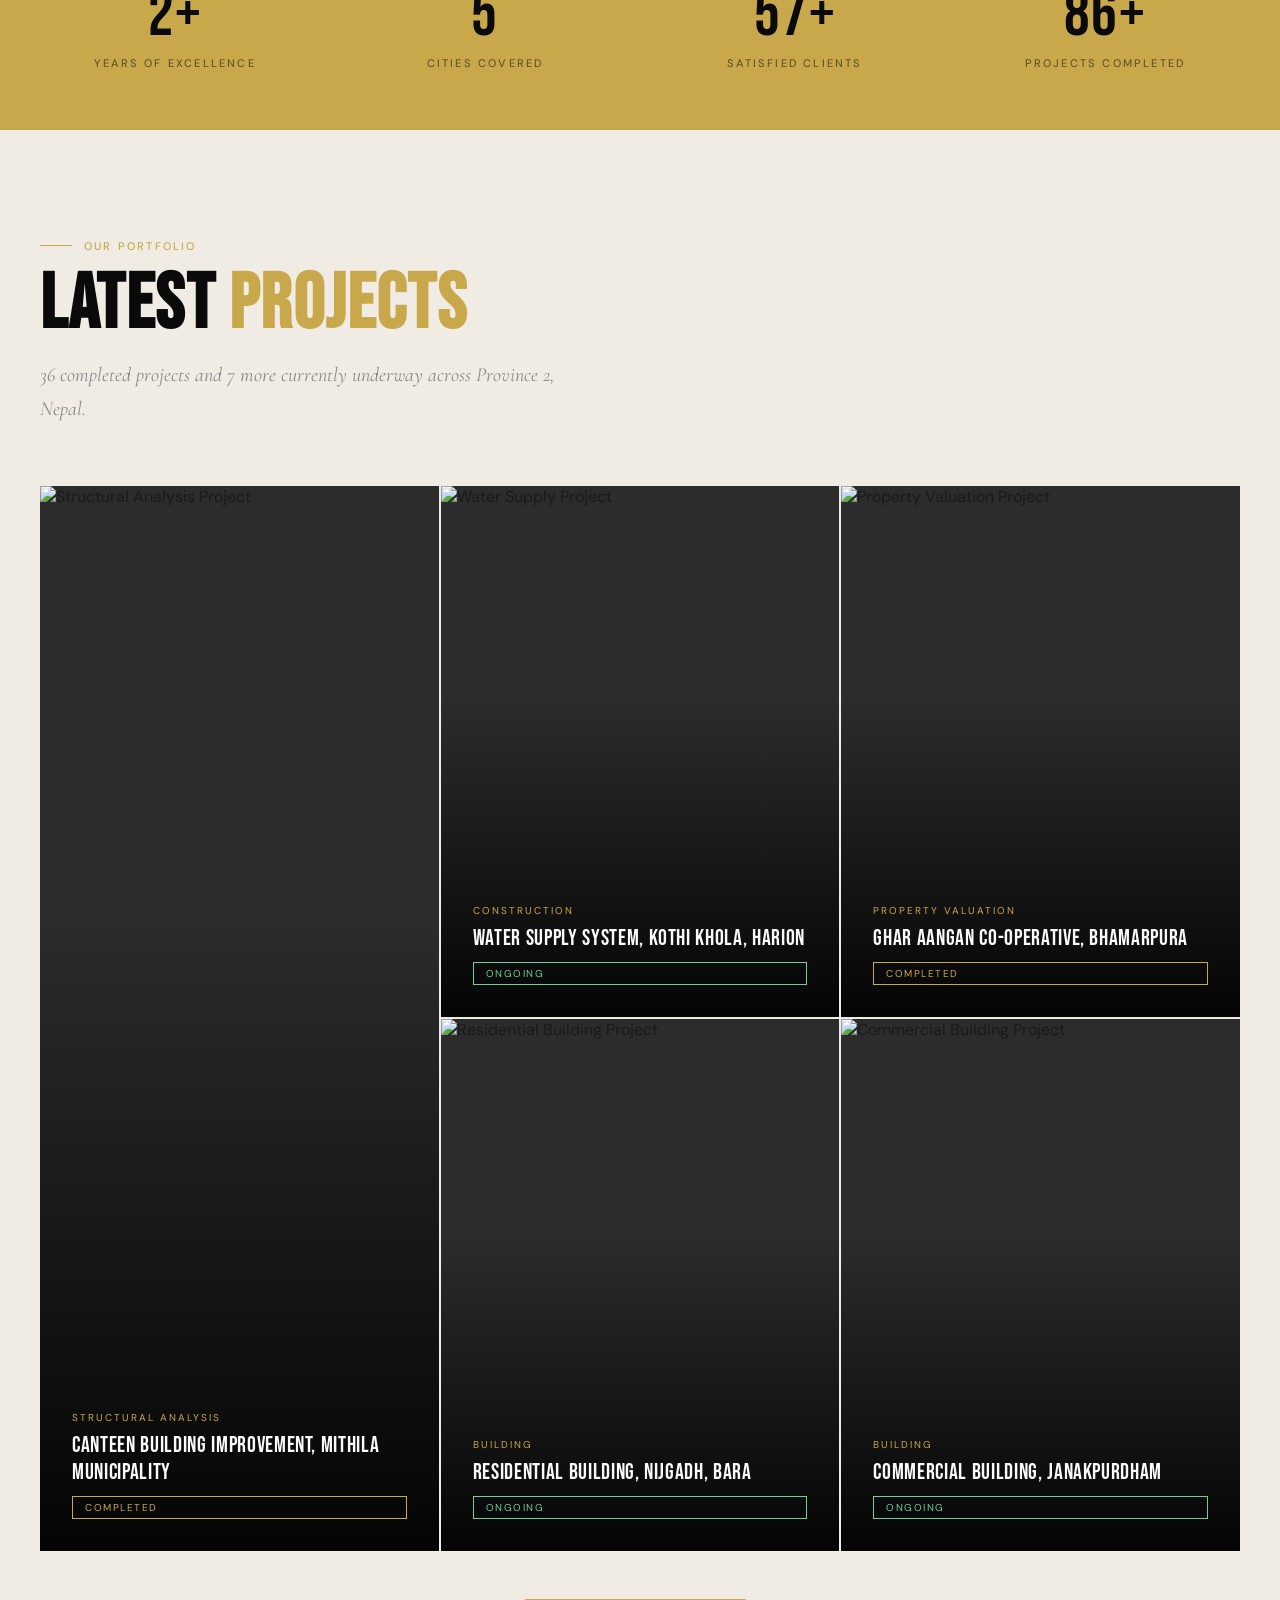
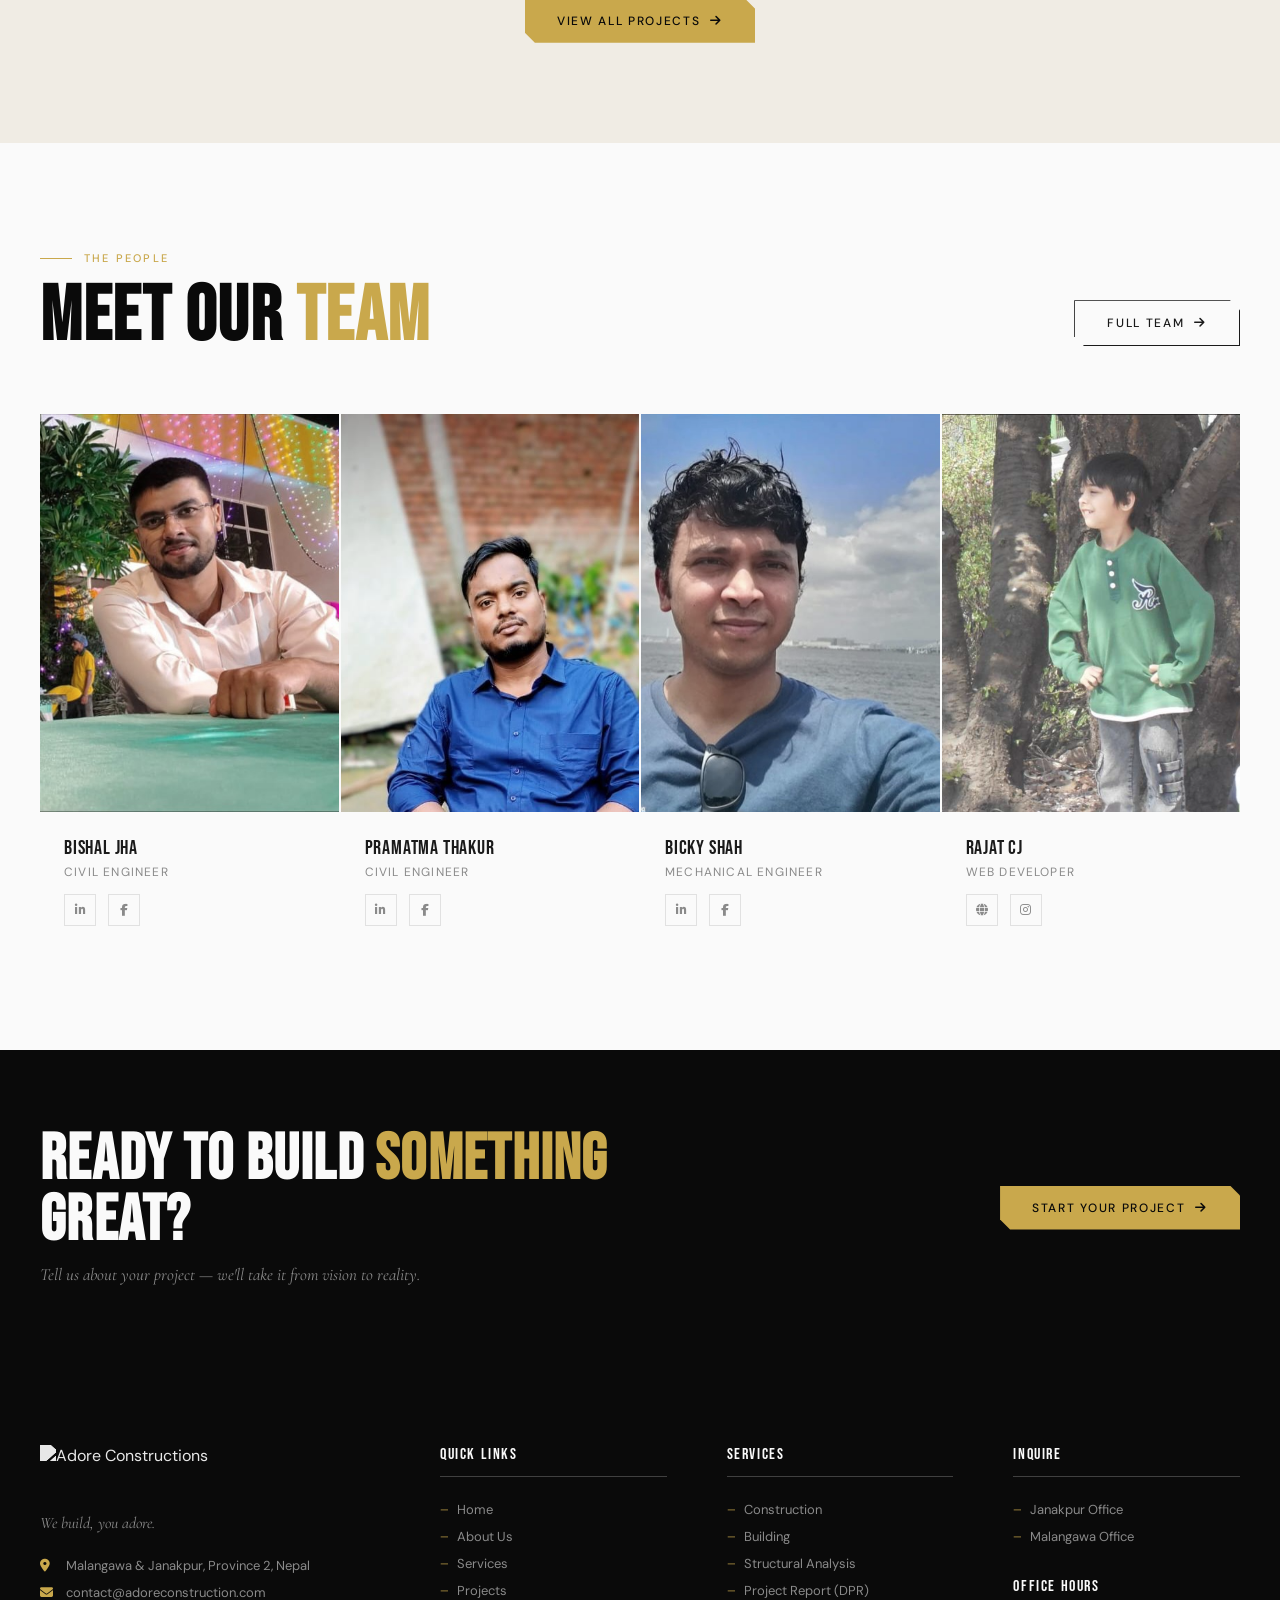
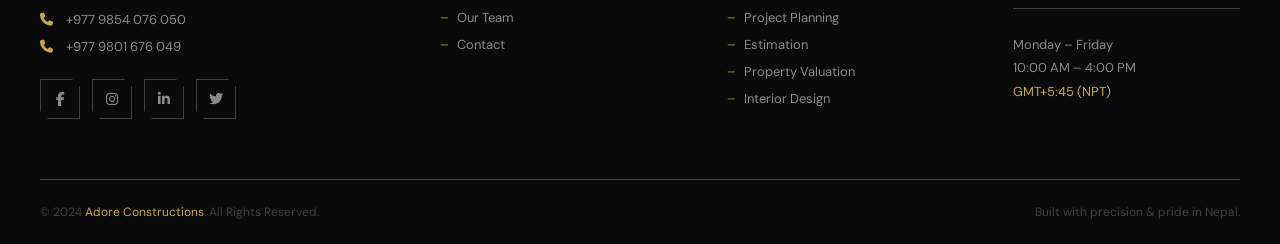
==== commit 5b1c92f7: "a" ====
--- a/index.html
+++ b/index.html
@@ -1,920 +1,449 @@
-<!doctype html>
-<html class="no-js" lang="en">
-
-
+<!DOCTYPE html>
+<html lang="en">
 <head>
-    <meta charset='UTF-8'>
-    <meta http-equiv="x-ua-compatible" content="ie=edge">
-    <meta name="viewport" content="width=device-width, initial-scale=1.0">
-    <meta name="theme-color" content="#F9A762" data-react-helmet="true" />
-    <meta name="author" content="Adore Constructions">
-    <meta name="description" content="We Build, You Adore">
-
-    <title>Adore Constructions</title>
-    <script src="https://cdn.jsdelivr.net/gh/xaronnn/js-lanyard/lanyard.js" crossorigin="anonymous"></script>
-    
-    <!-- Media Meta Tags -->
-    <meta property="og:locale" content="en_US">
-    <meta property="og:type" content="website">
-    <meta property="og:site_name" content="adoreconstruction">
-    <meta property="og:title" content="Adore Constructions">
-    <meta property="og:description" content="We Build, You Adore">
-    <meta property="og:image" content="images/logo/adore-construction.png">
-    <meta property="og:url" content="https://adoreconstruction.com"/>
-    
-    <!-- Twitter Meta Tags -->
-    <meta name="twitter:title" content="Adore Constructions">
-    <meta name="twitter:description" content="A portal to all my links, handles and projects.">
-    <meta name="twitter:image" content="images/logo/adore-construction.png">
-
-
-
-    
-    <link rel="icon" href="images/logo/adore-construction.png" type="image/icon type">
-    <!-- Place favicon.ico in the root directory -->
-    
-
-    <!-- All css files are included here. -->
-    <!-- Bootstrap fremwork main css -->
-    <link rel="stylesheet" href="css/bootstrap.min.css">
-    <!-- Owl Carousel  main css -->
-    <link rel="stylesheet" href="css/owl.carousel.min.css">
-    <link rel="stylesheet" href="css/owl.theme.default.min.css">
-    <!-- This core.css file contents all plugings css file. -->
-    <link rel="stylesheet" href="css/core.css">
-    <!-- Theme shortcodes/elements style -->
-    <link rel="stylesheet" href="css/shortcode/shortcodes.css">
-    <!-- Theme main style -->
-    <link rel="stylesheet" href="style.css">
-    <!-- Responsive css -->
-    <link rel="stylesheet" href="css/responsive.css">
-    <!-- User style -->
-    <link rel="stylesheet" href="css/custom.css">
-
-
-    <!-- Modernizr JS -->
-    <script src="js/vendor/modernizr-2.8.3.min.js"></script>
+  <meta charset="UTF-8">
+  <meta name="viewport" content="width=device-width, initial-scale=1.0">
+  <meta name="description" content="Adore Constructions — Premium civil engineering and construction company in Nepal. Construction, Building, Structural Analysis, Interior Design, Property Valuation.">
+  <meta name="keywords" content="Adore Constructions, construction Nepal, civil engineering Janakpur, building company Malangawa, structural analysis Nepal">
+  <meta property="og:title" content="Adore Constructions — We Build, You Adore">
+  <meta property="og:description" content="Premium construction and civil engineering services in Province 2, Nepal.">
+  <meta property="og:url" content="https://adoreconstruction.com">
+  <title>Adore Constructions — We Build, You Adore</title>
+  <link rel="stylesheet" href="style.css">
+  <link rel="stylesheet" href="https://cdnjs.cloudflare.com/ajax/libs/font-awesome/6.5.0/css/all.min.css">
+  <script src="components.js" defer></script>
+  <script src="script.js" defer></script>
 </head>
-
 <body>
-    <!--[if lt IE 8]>
-        <p class="browserupgrade">You are using an <strong>outdated</strong> browser. Please <a href="http://browsehappy.com/">upgrade your browser</a> to improve your experience.</p>
-    <![endif]-->  
-
-    <!-- Body main wrapper start -->
-    <div class="wrapper">
-        <!-- Start Header Style -->
-        <div id="header" class="htc-header">
-            <!-- Start Header Top -->
-            <div class="htc__header__top bg__cat--1">
-                <div class="container">
-                    <div class="row">
-                        <div class="col-md-6 col-lg-6 col-sm-6 col-xs-12">
-                            <ul class="heaher__top__left">
-                                <li><i class="fa fa-clock-o"></i>10.00 AM  -  4.00 PM (GMT+5.45)</li>
-                                <li><a href="tel:+9779854076050"><i class="fa fa-phone"></i>(+977)  9854 076 050</a></li>
-                            </ul>
-                        </div>
-                        <div class="col-md-6 col-lg-6 col-sm-6 col-xs-12">
-                            <div class="header__top__right">
-                                
-                                <div class="heaher__top__btn">
-                                    <a href="contact.html">Contact</a>
-                                </div>
-                            </div>
-                        </div>
-                    </div>
+
+<div id="nav-placeholder"></div>
+
+<!-- ══════════════════════════════════════
+     HERO
+══════════════════════════════════════ -->
+<section class="hero">
+  <div class="hero-bg"></div>
+  <div class="hero-overlay"></div>
+  <div class="hero-content container">
+    <div class="hero-eyebrow">Est. 2020 · Province 2, Nepal</div>
+    <h1 class="hero-title">
+      We Build<span class="line-gold">You Adore.</span>
+    </h1>
+    <p class="hero-desc">
+      Precision-crafted construction and engineering solutions across Nepal — from structural analysis to interior design.
+    </p>
+    <div class="hero-actions">
+      <a href="services.html" class="btn btn-primary">Our Services <i class="fas fa-arrow-right"></i></a>
+      <a href="projects.html" class="btn btn-outline" style="border-color:rgba(255,255,255,0.3);color:#fff">View Projects <i class="fas fa-arrow-right"></i></a>
+    </div>
+  </div>
+  <div class="hero-stats">
+    <div class="hero-stat">
+      <div class="hero-stat-num" data-count="5" data-suffix="+">5+</div>
+      <div class="hero-stat-label">Years Active</div>
+    </div>
+    <div class="hero-stat">
+      <div class="hero-stat-num" data-count="10" data-suffix="">10+</div>
+      <div class="hero-stat-label">Cities Served</div>
+    </div>
+    <div class="hero-stat">
+      <div class="hero-stat-num" data-count="99" data-suffix="+">99+</div>
+      <div class="hero-stat-label">Happy Clients</div>
+    </div>
+    <div class="hero-stat">
+      <div class="hero-stat-num" data-count="150" data-suffix="+">150+</div>
+      <div class="hero-stat-label">Projects Done</div>
+    </div>
+  </div>
+  <div class="hero-scroll">
+    <span>Scroll</span>
+    <div class="scroll-line"></div>
+  </div>
+</section>
+
+<!-- ══════════════════════════════════════
+     MARQUEE
+══════════════════════════════════════ -->
+<div class="marquee-bar">
+  <div class="marquee-track">
+    <div class="marquee-item"><i class="fas fa-diamond"></i> Construction</div>
+    <div class="marquee-item"><i class="fas fa-diamond"></i> Building</div>
+    <div class="marquee-item"><i class="fas fa-diamond"></i> Structural Analysis</div>
+    <div class="marquee-item"><i class="fas fa-diamond"></i> Interior Design</div>
+    <div class="marquee-item"><i class="fas fa-diamond"></i> Property Valuation</div>
+    <div class="marquee-item"><i class="fas fa-diamond"></i> Project Planning</div>
+    <div class="marquee-item"><i class="fas fa-diamond"></i> Estimation</div>
+    <div class="marquee-item"><i class="fas fa-diamond"></i> Skilled Manpower</div>
+    <!-- duplicate for infinite loop -->
+    <div class="marquee-item"><i class="fas fa-diamond"></i> Construction</div>
+    <div class="marquee-item"><i class="fas fa-diamond"></i> Building</div>
+    <div class="marquee-item"><i class="fas fa-diamond"></i> Structural Analysis</div>
+    <div class="marquee-item"><i class="fas fa-diamond"></i> Interior Design</div>
+    <div class="marquee-item"><i class="fas fa-diamond"></i> Property Valuation</div>
+    <div class="marquee-item"><i class="fas fa-diamond"></i> Project Planning</div>
+    <div class="marquee-item"><i class="fas fa-diamond"></i> Estimation</div>
+    <div class="marquee-item"><i class="fas fa-diamond"></i> Skilled Manpower</div>
+  </div>
+</div>
+
+<!-- ══════════════════════════════════════
+     WHY CHOOSE US
+══════════════════════════════════════ -->
+<section class="section">
+  <div class="container">
+    <div class="why-grid">
+      <div class="why-image-wrap reveal-left">
+        <img src="https://images.unsplash.com/photo-1541888946425-d81bb19240f5?w=800&q=80" alt="Construction site in Nepal" class="why-image-main">
+        <img src="https://images.unsplash.com/photo-1590274853856-f22d5ee3d228?w=400&q=80" alt="Engineering team at work" class="why-image-accent">
+        <div class="why-badge">
+          <div class="why-badge-num">30+</div>
+          <div class="why-badge-label">Happy Clients</div>
+        </div>
+      </div>
+      <div class="reveal-right">
+        <div class="section-label">Why Choose Adore</div>
+        <h2 class="section-title">Built on <span>Trust</span> &amp; Precision</h2>
+        <p class="section-subtitle">We see every project as a partnership — delivering quality that our clients proudly adore.</p>
+        <div class="why-points">
+          <div class="why-point">
+            <div class="why-point-icon"><i class="fas fa-medal"></i></div>
+            <div>
+              <div class="why-point-title">Top Rated Quality</div>
+              <div class="why-point-desc">Serving over 30 happy clients with a commitment to excellence, using industry-best materials and methods on every project.</div>
+            </div>
+          </div>
+          <div class="why-point">
+            <div class="why-point-icon"><i class="fas fa-shield-alt"></i></div>
+            <div>
+              <div class="why-point-title">Integrity &amp; Accountability</div>
+              <div class="why-point-desc">We own our words, actions, and outcomes. Our culture is built on integrity, honesty, respect, and a strong sense of urgency.</div>
+            </div>
+          </div>
+          <div class="why-point">
+            <div class="why-point-icon"><i class="fas fa-users-cog"></i></div>
+            <div>
+              <div class="why-point-title">Expert In-House Team</div>
+              <div class="why-point-desc">Licensed architects, structural engineers, MEP contractors, and interior designers — all under one roof for your convenience.</div>
+            </div>
+          </div>
+          <div class="why-point">
+            <div class="why-point-icon"><i class="fas fa-leaf"></i></div>
+            <div>
+              <div class="why-point-title">Eco-Conscious Construction</div>
+              <div class="why-point-desc">We factor in cultural and economic values, building not just structures, but better futures for communities across Nepal.</div>
+            </div>
+          </div>
+        </div>
+        <div style="margin-top:36px">
+          <a href="about.html" class="btn btn-primary">Learn More About Us <i class="fas fa-arrow-right"></i></a>
+        </div>
+      </div>
+    </div>
+  </div>
+</section>
+
+<!-- ══════════════════════════════════════
+     SERVICES PREVIEW
+══════════════════════════════════════ -->
+<section class="section services-bg">
+  <div class="container">
+    <div style="display:flex;justify-content:space-between;align-items:flex-end;flex-wrap:wrap;gap:24px">
+      <div class="reveal">
+        <div class="section-label" style="color:var(--gold)">What We Offer</div>
+        <h2 class="section-title" style="color:var(--white)">Our <span>Services</span></h2>
+      </div>
+      <a href="services.html" class="btn btn-outline reveal delay-2" style="border-color:rgba(255,255,255,0.2);color:var(--silver);margin-bottom:8px">All Services <i class="fas fa-arrow-right"></i></a>
+    </div>
+    <div class="services-grid">
+      <div class="service-card reveal delay-1">
+        <div class="service-num">01</div>
+        <div class="service-icon"><i class="fas fa-hard-hat"></i></div>
+        <div class="service-name">Construction</div>
+        <div class="service-desc">Roads, irrigation, drainage, pipe culverts and reinforced concrete — rigid and flexible pavement solutions.</div>
+        <a href="services.html#construction" class="service-link">Explore <i class="fas fa-arrow-right"></i></a>
+      </div>
+      <div class="service-card reveal delay-2">
+        <div class="service-num">02</div>
+        <div class="service-icon"><i class="fas fa-building"></i></div>
+        <div class="service-name">Building</div>
+        <div class="service-desc">Commercial, institutional, industrial and residential projects with world-class architecture and in-house experts.</div>
+        <a href="services.html#building" class="service-link">Explore <i class="fas fa-arrow-right"></i></a>
+      </div>
+      <div class="service-card reveal delay-3">
+        <div class="service-num">03</div>
+        <div class="service-icon"><i class="fas fa-drafting-compass"></i></div>
+        <div class="service-name">Structural Analysis</div>
+        <div class="service-desc">ETABS, SAFE, REVIT and AutoCAD modelling. Structural design consultancy for residential, commercial and industrial projects.</div>
+        <a href="services.html#structural" class="service-link">Explore <i class="fas fa-arrow-right"></i></a>
+      </div>
+      <div class="service-card reveal delay-4">
+        <div class="service-num">04</div>
+        <div class="service-icon"><i class="fas fa-file-alt"></i></div>
+        <div class="service-name">Project Report (DPR)</div>
+        <div class="service-desc">Detailed Project Reports covering program, roles, resources, risks, cost schedules and all background documentation.</div>
+        <a href="services.html#dpr" class="service-link">Explore <i class="fas fa-arrow-right"></i></a>
+      </div>
+      <div class="service-card reveal delay-1">
+        <div class="service-num">05</div>
+        <div class="service-icon"><i class="fas fa-tasks"></i></div>
+        <div class="service-name">Project Planning</div>
+        <div class="service-desc">End-to-end construction planning: feasibility, PID creation, execution, KPI tracking and project re-evaluation.</div>
+        <a href="services.html#planning" class="service-link">Explore <i class="fas fa-arrow-right"></i></a>
+      </div>
+      <div class="service-card reveal delay-2">
+        <div class="service-num">06</div>
+        <div class="service-icon"><i class="fas fa-calculator"></i></div>
+        <div class="service-name">Estimation</div>
+        <div class="service-desc">Approximate cost analysis, material requirements, risk identification and infrastructure cost breakdowns.</div>
+        <a href="services.html#estimation" class="service-link">Explore <i class="fas fa-arrow-right"></i></a>
+      </div>
+      <div class="service-card reveal delay-3">
+        <div class="service-num">07</div>
+        <div class="service-icon"><i class="fas fa-home"></i></div>
+        <div class="service-name">Property Valuation</div>
+        <div class="service-desc">Professional property assessment considering location, age, size, market conditions and comparable properties.</div>
+        <a href="services.html#valuation" class="service-link">Explore <i class="fas fa-arrow-right"></i></a>
+      </div>
+      <div class="service-card reveal delay-4">
+        <div class="service-num">08</div>
+        <div class="service-icon"><i class="fas fa-couch"></i></div>
+        <div class="service-name">Interior Design</div>
+        <div class="service-desc">From concept to reality — architects, civil engineers and designers working together to craft your dream space.</div>
+        <a href="services.html#interior" class="service-link">Explore <i class="fas fa-arrow-right"></i></a>
+      </div>
+    </div>
+  </div>
+</section>
+
+<!-- ══════════════════════════════════════
+     STATS BAR
+══════════════════════════════════════ -->
+<div class="stats-bar">
+  <div class="container">
+    <div class="stats-grid">
+      <div class="stat-item reveal">
+        <div class="stat-num" data-count="5" data-suffix="+">5+</div>
+        <div class="stat-label">Years of Excellence</div>
+      </div>
+      <div class="stat-item reveal delay-1">
+        <div class="stat-num" data-count="10" data-suffix="">10+</div>
+        <div class="stat-label">Cities Covered</div>
+      </div>
+      <div class="stat-item reveal delay-2">
+        <div class="stat-num" data-count="99" data-suffix="+">99+</div>
+        <div class="stat-label">Satisfied Clients</div>
+      </div>
+      <div class="stat-item reveal delay-3">
+        <div class="stat-num" data-count="150" data-suffix="+">150+</div>
+        <div class="stat-label">Projects Completed</div>
+      </div>
+    </div>
+  </div>
+</div>
+
+<!-- ══════════════════════════════════════
+     FEATURED PROJECTS
+══════════════════════════════════════ -->
+<section class="section" style="background:var(--bone)">
+  <div class="container">
+    <div class="reveal" style="margin-bottom:0">
+      <div class="section-label">Our Portfolio</div>
+      <h2 class="section-title">Latest <span>Projects</span></h2>
+      <p class="section-subtitle">36 completed projects and 7 more currently underway across Province 2, Nepal.</p>
+    </div>
+    <div class="projects-grid" style="margin-top:60px">
+      <div class="project-card reveal">
+        <img src="https://images.unsplash.com/photo-1590274853856-f22d5ee3d228?w=900&q=80" alt="Structural Analysis Project" class="project-img">
+        <div class="project-overlay">
+          <div class="project-tag">Structural Analysis</div>
+          <div class="project-title">Canteen Building Improvement, Mithila Municipality</div>
+          <span class="project-status completed">Completed</span>
+        </div>
+      </div>
+      <div class="project-card reveal delay-1">
+        <img src="https://images.unsplash.com/photo-1545622783-b3e021430fee?w=700&q=80" alt="Water Supply Project" class="project-img">
+        <div class="project-overlay">
+          <div class="project-tag">Construction</div>
+          <div class="project-title">Water Supply System, Kothi Khola, Harion</div>
+          <span class="project-status ongoing">Ongoing</span>
+        </div>
+      </div>
+      <div class="project-card reveal delay-2">
+        <img src="https://images.unsplash.com/photo-1560518883-ce09059eeffa?w=700&q=80" alt="Property Valuation Project" class="project-img">
+        <div class="project-overlay">
+          <div class="project-tag">Property Valuation</div>
+          <div class="project-title">GHAR AANGAN Co-operative, Bhamarpura</div>
+          <span class="project-status completed">Completed</span>
+        </div>
+      </div>
+      <div class="project-card reveal delay-1">
+        <img src="https://images.unsplash.com/photo-1503387762-592deb58ef4e?w=700&q=80" alt="Residential Building Project" class="project-img">
+        <div class="project-overlay">
+          <div class="project-tag">Building</div>
+          <div class="project-title">Residential Building, Nijgadh, Bara</div>
+          <span class="project-status ongoing">Ongoing</span>
+        </div>
+      </div>
+      <div class="project-card reveal delay-2">
+        <img src="https://images.unsplash.com/photo-1486325212027-8081e485255e?w=700&q=80" alt="Commercial Building Project" class="project-img">
+        <div class="project-overlay">
+          <div class="project-tag">Building</div>
+          <div class="project-title">Commercial Building, Janakpurdham</div>
+          <span class="project-status ongoing">Ongoing</span>
+        </div>
+      </div>
+    </div>
+    <div style="text-align:center;margin-top:48px" class="reveal">
+      <a href="projects.html" class="btn btn-primary">View All Projects <i class="fas fa-arrow-right"></i></a>
+    </div>
+  </div>
+</section>
+
+<!-- ══════════════════════════════════════
+     TESTIMONIALS
+══════════════════════════════════════ 
+<section class="section testimonials-bg">
+  <div class="container">
+    <div class="reveal">
+      <div class="section-label">Client Stories</div>
+      <h2 class="section-title">What They <span>Say</span></h2>
+    </div>
+    <div class="testimonials-slider">
+      <div class="testimonial-track">
+        <div class="testimonials-wrap">
+          <div class="testimonial">
+            <div>
+              <p class="testimonial-quote">"Adore Constructions delivered our commercial building on time and within budget. Their structural analysis team is exceptionally thorough — I've never felt more confident in a construction partner."</p>
+              <div class="testimonial-author">
+                <img src="https://i.pravatar.cc/100?img=11" alt="Ramesh Thakur" class="testimonial-avatar">
+                <div>
+                  <div class="testimonial-name">Ramesh Thakur</div>
+                  <div class="testimonial-title">Business Owner, Janakpur</div>
                 </div>
-            </div>
-            <!-- End Header Top -->
-            <!-- Start Mainmenu Area -->
-            <div id="sticky-header-with-topbar" class="mainmenu__wrap sticky__header">
-                <div class="container">
-                    <div class="row">
-                        <div class="col-md-2 col-sm-6 col-xs-7">
-                            <div class="logo">
-                                <a href="index.html">
-                                    <img src="images/logo/adore-construction.png" alt="logo image">
-                                </a>
-                            </div>
-                        </div>
-                        <div class="col-md-8 col-sm-6 col-xs-5">
-                            <nav class="main__menu__nav  hidden-xs hidden-sm">
-                                <ul class="main__menu">
-                                    <li><a href="index.html">HOME</a></li>
-                                    <li class="drop"><a href="about.html">About</a>
-                                        <ul class="dropdown">
-                                            <li><a href="about.html#adore">Adore Construction</a></li>
-                                            <li><a href="about.html#vision">Vision and Mission</a></li>
-                                            <li><a href="about.html#whatwedo">What We Do</a></li>
-                                            <li><a href="about.html#whyus">Why Us</a></li>
-                                            <li><a href="about.html#ourteam">Our Team</a></li>
-                                        </ul>
-                                    </li>
-                                    <li class="drop"><a href="service.html">Services</a>
-                                        <ul class="dropdown">
-                                            <li><a href="service.html#c">Construction</a></li>
-                                            <li><a href="service.html#b">Building</a></li>
-                                            <li><a href="service.html#sa">Structural Analysis</a></li>
-                                            <li><a href="service.html#dpr">DETAILED PROJECT REPORT</a></li>
-                                            <li><a href="service.html#id">Interior Design</a></li>
-                                            <li><a href="service.html#pp">Project Planning</a></li>
-                                            <li><a href="service.html#e">Estimation</a></li>
-                                            <li><a href="service.html#pv">Property Valuation</a></li>
-                                            <li><a href="service.html#ma">Manpower Arrangement</a></li>
-                                        </ul>
-                                    </li>
-                                    <li class="drop"><a href="projects.html">PROJECTS</a>
-                                        <ul class="dropdown">
-                                            <li><a href="projects.html#completed">Completed</a></li>
-                                            <li><a href="projects.html#ongoing">Ongoing</a></li>
-                                        </ul>
-                                    </li>
-                                    <li class="drop"><a href="blog.html">BLOG</a>
-                                        <ul class="dropdown">
-                                            <li><a href="blog.html">Soon</a></li>
-                                        </ul>
-                                    </li>
-                                    <li class="drop"><a href="contact.html">CONTACT</a>
-                                        <ul class="dropdown">
-                                            <li><a href="contact.html#sarlahi">Malangawa</a></li>
-                                            <li><a href="contact.html#hariwan">Hariwan</a></li>
-                                            <li><a href="contact.html#janakpur">Janakpur</a></li>
-                                        </ul>
-                                    </li>
-                                </ul>
-                            </nav>
-                            <div class="mobile-menu clearfix visible-xs visible-sm">
-                                <nav id="mobile_dropdown">
-                                    <ul>
-                                        <li><a href="index.html">HOME</a></li>
-                                    <li class="drop"><a href="about.html">About</a>
-                                        <ul class="dropdown">
-                                            <li><a href="about.html#adore">Adore Construction</a></li>
-                                            <li><a href="about.html#vision">Vision and Mission</a></li>
-                                            <li><a href="about.html#whatwedo">What We Do</a></li>
-                                            <li><a href="about.html#whyus">Why Us</a></li>
-                                            <li><a href="about.html#ourteam">Our Team</a></li>
-                                        </ul>
-                                    </li>
-                                    <li class="drop"><a href="service.html">Services</a>
-                                        <ul class="dropdown">
-                                            <li><a href="service.html#c">Construction</a></li>
-                                            <li><a href="service.html#b">Building</a></li>
-                                            <li><a href="service.html#sa">Structural Analysis</a></li>
-                                            <li><a href="service.html#dpr">DETAILED PROJECT REPORT</a></li>
-                                            <li><a href="service.html#id">Interior Design</a></li>
-                                            <li><a href="service.html#pp">Project Planning</a></li>
-                                            <li><a href="service.html#e">Estimation</a></li>
-                                            <li><a href="service.html#pv">Property Valuation</a></li>
-                                            <li><a href="service.html#ma">Manpower Arrangement</a></li>
-                                        </ul>
-                                    </li>
-                                    <li class="drop"><a href="projects.html">PROJECTS</a>
-                                        <ul class="dropdown">
-                                            <li><a href="projects.html#completed">Completed</a></li>
-                                            <li><a href="projects.html#ongoing">Ongoing</a></li>
-                                        </ul>
-                                    </li>
-                                    <li class="drop"><a href="blog.html">BLOG</a>
-                                        <ul class="dropdown">
-                                            <li><a href="blog.html">Soon</a></li>
-                                        </ul>
-                                    </li>
-                                    <li class="drop"><a href="contact.html">CONTACT</a>
-                                        <ul class="dropdown">
-                                            <li><a href="contact.html#sarlahi">Malangawa</a></li>
-                                            <li><a href="contact.html#hariwan">Hariwan</a></li>
-                                            <li><a href="contact.html#janakpur">Janakpur</a></li>
-                                        </ul>
-                                    </li>
-                                    </ul>
-                                </nav>
-                            </div> 
-                        </div>
-                    </div>
-                    <div class="mobile-menu-area"></div>
+              </div>
+            </div>
+            <img src="https://images.unsplash.com/photo-1504307651254-35680f356dfd?w=600&q=80" alt="Construction project" class="testimonial-img">
+          </div>
+          <div class="testimonial">
+            <div>
+              <p class="testimonial-quote">"The property valuation report was detailed, accurate, and delivered exactly when promised. The team's professionalism and expertise gave us complete confidence when approaching the bank."</p>
+              <div class="testimonial-author">
+                <img src="https://i.pravatar.cc/100?img=32" alt="Sita Devi" class="testimonial-avatar">
+                <div>
+                  <div class="testimonial-name">Sita Devi</div>
+                  <div class="testimonial-title">Property Owner, Sarlahi</div>
                 </div>
-            </div>
-            <!-- End Mainmenu Area -->
-        </div>
-        <!-- End Header Style -->
-        <!-- Start Slider Area -->
-        <div class="slider__container">
-            <div class="slider__activation__wrap owl-carousel owl-theme">
-                <!-- Start Single Slide -->
-                <div class="slide slider__fixed--height slide__align--center" data--black__overlay="6" style="background: rgba(0, 0, 0, 0) url(images/slider/bg/2.jpg) no-repeat scroll 0 0 / cover;">
-                    <div class="container">
-                        <div class="row">
-                            <div class="col-md-12 col-lg-12">
-                                <div class="slider__inner">
-                                    <h4>ADORE CONSTRUCTIONS</h4>
-                                    <h1>WE BUILD, YOU ADORE</h1>
-                                    <p>From State 2? We may be in your city, or the city next to you. Give us a call if you would like us to help you.</p>
-                                    <div class="slider__btn">
-                                        <a class="htc__btn" href="contact.html">OUR SERVICES</a>
-                                    </div>
-                                </div>
-                            </div>
-                        </div>
-                    </div>
+              </div>
+            </div>
+            <img src="https://images.unsplash.com/photo-1560518883-ce09059eeffa?w=600&q=80" alt="Property valuation" class="testimonial-img">
+          </div>
+          <div class="testimonial">
+            <div>
+              <p class="testimonial-quote">"From the very first meeting to the final handover, the Adore team demonstrated remarkable dedication. The interior design for our office is world-class — colleagues can't stop complimenting it."</p>
+              <div class="testimonial-author">
+                <img src="https://i.pravatar.cc/100?img=53" alt="Anil Kumar" class="testimonial-avatar">
+                <div>
+                  <div class="testimonial-name">Anil Kumar</div>
+                  <div class="testimonual-title">Director, Malangawa</div>
                 </div>
-                <!-- End Single Slide -->
-                <!-- Start Single Slide -->
-                <div class="slide slider__fixed--height slide__align--center" data--black__overlay="6" style="background: rgba(0, 0, 0, 0) url(images/slider/bg/1.jpg) no-repeat scroll 0 0 / cover;">
-                    <div class="container">
-                        <div class="row">
-                            <div class="col-md-12 col-lg-12">
-                                <div class="slider__inner">
-                                    <h4>SINCE 2020</h4>
-                                    <h1>BUILDING TRUST THAT YOU ADORE</h1>
-                                    <p>From State 2? We may be in your city, or the city next to you. Give us a call if you would like us to help you.</p>
-                                    <div class="slider__btn">
-                                        <a class="htc__btn" href="contact.html">MALANGAWA</a> <a class="htc__btn" href="contact.html">HARIWAN</a> <a class="htc__btn" href="contact.html">JANAKPUR</a>
-                                    </div>
-                                </div>
-                            </div>
-                        </div>
-                    </div>
-                </div>
-
-                
-                <!-- End Single Slide -->
-            </div>
-        </div>
-        <!-- Start Slider Area -->
-        <!-- Start Service Area -->
-        <section class="htc__service__area bg__white ptb--100">
-            <div class="container">
-                <div class="row">
-                    <div class="service__section__wrap clearfix">
-                        <!-- Start Single Service -->
-                        <div class="col-md-3 col-lg-3 col-sm-4 col-xs-12">
-                            <div class="service foo">
-                                <div class="service__thumb">
-                                    <a href="service.html#c">
-                                        <img src="images/service/1.jpg" alt="service images">
-                                    </a>
-                                    <div class="service__hover">
-                                        <div class="service__action">
-                                            <a href="service.html#c">DETAILS</a>
-                                        </div>
-                                    </div>
-                                </div>
-                                <div class="service__details">
-                                    <h2><a href="service.html#c">CONSTRUCTION</a></h2>
-                                </div>
-                            </div>
-                        </div>
-                        <!-- End Single Service -->
-                        <!-- Start Single Service -->
-                        <div class="col-md-3 col-lg-3 col-sm-4 col-xs-12">
-                            <div class="service foo">
-                                <div class="service__thumb">
-                                    <a href="service.html#b">
-                                        <img src="images/service/2.jpg" alt="service images">
-                                    </a>
-                                    <div class="service__hover">
-                                        <div class="service__action">
-                                            <a href="service.html#b">DETAILS</a>
-                                        </div>
-                                    </div>
-                                </div>
-                                <div class="service__details">
-                                    <h2><a href="service.html#b">BUILDING</a></h2>
-                                </div>
-                            </div>
-                        </div>
-                        <!-- End Single Service -->
-                        <!-- Start Single Service -->
-                        <div class="col-md-3 col-lg-3 col-sm-4 col-xs-12">
-                            <div class="service foo">
-                                <div class="service__thumb">
-                                    <a href="service.html#sa">
-                                        <img src="images/service/3.jpg" alt="service images">
-                                    </a>
-                                    <div class="service__hover">
-                                        <div class="service__action">
-                                            <a href="service.html#sa">DETAILS</a>
-                                        </div>
-                                    </div>
-                                </div>
-                                <div class="service__details">
-                                    <h2><a href="service.html#sa">STRUCTURAL ANALYSIS</a></h2>
-                                </div>
-                            </div>
-                        </div>
-                        <!-- End Single Service -->
-                        <!-- Start Single Service -->
-                        <div class="col-md-3 col-lg-3 hidden-sm col-xs-12">
-                            <div class="service foo">
-                                <div class="service__thumb">
-                                    <a href="service.html#dpr">
-                                        <img src="images/adore/dpr.png" alt="service images">
-                                    </a>
-                                    <div class="service__hover">
-                                        <div class="service__action">
-                                            <a href="service.html#dpr">DETAILS</a>
-                                        </div>
-                                    </div>
-                                </div>
-                                <div class="service__details">
-                                    <h2><a href="service.html#dpr">DETAILED PROJECT REPORT</a></h2>
-                                </div>
-                            </div>
-                        </div>
-                        <!-- End Single Service -->
-                    </div>
-                </div>
-                <br><br>
-                <div class="row">
-                    <div class="service__section__wrap clearfix">
-                        <!-- Start Single Service -->
-                        <div class="col-md-3 col-lg-3 col-sm-4 col-xs-12">
-                            <div class="service foo">
-                                <div class="service__thumb">
-                                    <a href="service.html#pp">
-                                        <img src="images/service/3.jpg" alt="service images">
-                                    </a>
-                                    <div class="service__hover">
-                                        <div class="service__action">
-                                            <a href="service.html#pp">DETAILS</a>
-                                        </div>
-                                    </div>
-                                </div>
-                                <div class="service__details">
-                                    <h2><a href="service.html#pp">PROJECT PLANNING</a></h2>
-                                </div>
-                            </div>
-                        </div>
-                        <!-- End Single Service -->
-                        <!-- Start Single Service -->
-                        <div class="col-md-3 col-lg-3 col-sm-4 col-xs-12">
-                            <div class="service foo">
-                                <div class="service__thumb">
-                                    <a href="service.html#e">
-                                        <img src="images/adore/pv.jpg" alt="service images">
-                                    </a>
-                                    <div class="service__hover">
-                                        <div class="service__action">
-                                            <a href="service.html#e">DETAILS</a>
-                                        </div>
-                                    </div>
-                                </div>
-                                <div class="service__details">
-                                    <h2><a href="service.html#e">ESTIMATION</a></h2>
-                                </div>
-                            </div>
-                        </div>
-                        <!-- End Single Service -->
-                        <!-- Start Single Service -->
-                        <div class="col-md-3 col-lg-3 col-sm-4 col-xs-12">
-                            <div class="service foo">
-                                <div class="service__thumb">
-                                    <a href="service.html#pv">
-                                        <img src="images/adore/cc.webp" alt="service images">
-                                    </a>
-                                    <div class="service__hover">
-                                        <div class="service__action">
-                                            <a href="service.html#pv">DETAILS</a>
-                                        </div>
-                                    </div>
-                                </div>
-                                <div class="service__details">
-                                    <h2><a href="service.html#pv">PROPERTY VALUATIONS</a></h2>
-                                </div>
-                            </div>
-                        </div>
-                        <!-- End Single Service -->
-                        <!-- Start Single Service -->
-                        <div class="col-md-3 col-lg-3 hidden-sm col-xs-12">
-                            <div class="service foo">
-                                <div class="service__thumb">
-                                    <a href="service.html#id">
-                                        <img src="images/adore/id.webp" alt="service images">
-                                    </a>
-                                    <div class="service__hover">
-                                        <div class="service__action">
-                                            <a href="service.html#id">DETAILS</a>
-                                        </div>
-                                    </div>
-                                </div>
-                                <div class="service__details">
-                                    <h2><a href="service.html#id">INTERIOR DESIGN</a></h2>
-                                </div>
-                            </div>
-                        </div>
-                        <!-- End Single Service -->
-                    </div>
-                </div>
-            </div>
-        </section>
-        <!-- End Service Area -->
-        <!-- Start Offer Area -->
-        <section class="htc__offer__area htc__offer__2 ht__offr--3 bg__gray">
-            <div class="container">
-                <div class="row">
-                    <div class="col-md-12 col-lg-5 col-sm-12 col-xs-12">
-                        <div class="htc__offer__container">
-                            <div class="offer">
-                                <div class="offer__icon">
-                                    <img src="images/others/icon-2/1.png" alt="icon images">
-                                </div>
-                                <div class="offer__details">
-                                    <h2><a href="#">TOP RATED</a></h2>
-                                    <p>The clients reaction to the project is all what we care about. We are serving to over 30 happy clients.</p>
-                                </div>
-                            </div>
-                            <div class="offer">
-                                <div class="offer__icon">
-                                    <img src="images/others/icon-2/2.png" alt="icon images">
-                                </div>
-                                <div class="offer__details">
-                                    <h2><a href="#">BEST QUALITY</a></h2>
-                                    <p>We strive to employ each day as integrity, honesty, respect, responsiveness, technical competency, and a sense of urgency.</p>
-                                </div>
-                            </div>
-                            <div class="offer">
-                                <div class="offer__icon">
-                                    <img src="images/others/icon-2/3.png" alt="icon images">
-                                </div>
-                                <div class="offer__details">
-                                    <h2><a href="#">Accountability</a></h2>
-                                    <p>We own up to our Words, Action, and Outcomes though we take our own words seriously.</p>
-                                </div>
-                            </div>
-                        </div>
-                    </div>
-                </div>
-            </div>
-            <div class="htc__offer__thumb">
-                <div class="htc__offer__thumb__inner">
-                    <img src="images/about/1.jpg" alt="offer img">
-                </div>
-            </div>
-        </section>
-        <!-- End Offer Area -->
-        <!-- Start Counter Up Area -->
-        <section class="htc__counterup__area ptb--50" style="background: rgba(0, 0, 0, 0) url(images/bg/3.jpg) no-repeat scroll center center / cover ;">
-            <div class="container">
-                <div class="row">
-                    <div class="col-md-12 col-lg-offset-1 col-lg-9 col-sm-12 col-xs-12">
-                        <div class="htc__counterup__wrap">
-                            <!-- Start Single Fact -->
-                            <div class="funfact">
-                                <div class="fact__details">
-                                    <div class="funfact__count__inner">
-                                        <div class="fact__count ">
-                                            <span class="count">3</span>
-                                        </div>
-                                    </div>
-                                    <div class="fact__title">
-                                        <h2>YEARS</h2>
-                                    </div>
-                                </div>
-                            </div> 
-                            <!-- End Single Fact -->
-                            <!-- Start Single Fact -->
-                            <div class="funfact">
-                                <div class="fact__details">
-                                    <div class="funfact__count__inner">
-                                        <div class="fact__count ">
-                                            <span class="count">5</span>
-                                        </div>
-                                    </div>
-                                    <div class="fact__title">
-                                        <h2>CITIES</h2>
-                                    </div>
-                                </div>
-                            </div> 
-                            <!-- End Single Fact -->
-                            <!-- Start Single Fact -->
-                            <div class="funfact">
-                                <div class="fact__details">
-                                    <div class="funfact__count__inner">
-                                        <div class="fact__count ">
-                                            <span class="count">99</span>
-                                        </div>
-                                    </div>
-                                    <div class="fact__title">
-                                        <h2>CLIENTS</h2>
-                                    </div>
-                                </div>
-                            </div> 
-                            <!-- End Single Fact -->
-                            <!-- Start Single Fact -->
-                            <div class="funfact">
-                                <div class="fact__details">
-                                    <div class="funfact__count__inner">
-                                        <div class="fact__count ">
-                                            <span class="count">150</span>
-                                        </div>
-                                    </div>
-                                    <div class="fact__title">
-                                        <h2>PROJECTS</h2>
-                                    </div>
-                                </div>
-                            </div> 
-                            <!-- End Single Fact -->
-                        </div>
-                    </div>
-                </div>
-            </div>
-        </section>
-        <!-- End Counter Up Area -->
-        <!-- Start Latest Project Area -->
-        <section class="htc__latest__project__area ptb--150 bg__white">
-            <div class="container">
-                <div class="row">
-                    <div class="col-xs-12">
-                        <div class="section__title text-center">
-                            <h2 class="title__line">LATEST <span class="text--theme">PROJECTS</span></h2>
-                            
-                        </div>
-                    </div>
-                </div>
-                <div class="row">
-                    <div class="htc__latest__project__wrap clearfix mt--60">
-                        <!-- Start Single Project -->
-                        <div class="col-md-4 col-lg-4 col-sm-6 col-xs-12">
-                            <div class="project foo">
-                                <div class="project__thumb">
-                                    <a href="project.html">
-                                        <img src="images/adore/pv.jpg" alt="project images">
-                                    </a>
-                                    <div class="project__hover__info">
-                                        <div class="project__action">
-                                            <h2><a href="project.html">STRUCTURAL ANALYSIS</a></h2>
-                                            <h4>Completed 6</h4>
-                                        </div>
-                                    </div>
-                                </div>
-                            </div>
-                        </div>
-                        <!-- End Single Project -->
-                        <!-- Start Single Project -->
-                        <div class="col-md-4 col-lg-4 col-sm-6 col-xs-12">
-                            <div class="project foo">
-                                <div class="project__thumb">
-                                    <a href="project.html">
-                                        <img src="images/service/3.jpg" alt="project images">
-                                    </a>
-                                    <div class="project__hover__info">
-                                        <div class="project__action">
-                                            <h2><a href="project.html">STRUCTURAL ANALYSIS</a></h2>
-                                            <h4>Ongoings 4</h4>
-                                        </div>
-                                    </div>
-                                </div>
-                            </div>
-                        </div>
-                        <!-- End Single Project -->
-                        <!-- Start Single Project -->
-                        <div class="col-md-4 col-lg-4 col-sm-6 col-xs-12">
-                            <div class="project foo">
-                                <div class="project__thumb">
-                                    <a href="project.html">
-                                        <img src="images/adore/dpr.png" alt="project images">
-                                    </a>
-                                    <div class="project__hover__info">
-                                        <div class="project__action">
-                                            <h2><a href="project.html">PROPERTY EVALUATION</a></h2>
-                                            <h4>Completed 6</h4>
-                                        </div>
-                                    </div>
-                                </div>
-                            </div>
-                        </div>
-                        <!-- End Single Project -->
-                        <div class="row">
-                            <div class="col-xs-12">
-                                <div class="section__title text-center">
-                                    
-                                    <p>We have completed around 36 projects and 7 more are on the way to add up to this list</p>
-                                </div>
-                            </div>
-                        </div>
-                    </div>
-                </div>
-            </div>
-        </section>
-        <!-- End Latest Project Area -->
-        <!-- Start Team Area -->
-        <section class="htc__team__area ptb--120" data--gray__overlay="9.5" style="background: rgba(0, 0, 0, 0) url(images/bg/1.jpg) no-repeat fixed center center / cover ;">
-            <div class="htc__team__container">
-                <div class="container">
-                    <div class="row">
-                        <div class="col-xs-12">
-                            <div class="section__title text-center">
-                                <h2 class="title__line">OUR <span class="text--theme">TEAM</span></h2>
-                                <!-- <p>"Teamwork is Something in which we take great pride."
-                                    Our Each team member have an excellent Academic record and with hand`s on
-                                    experience, we are ready to take challenges.
-                                    We have a better team, hence we`ll deliver better job.
-                                    </p> -->
-                            </div>
-                        </div>
-                    </div>
-                    <div class="row">
-                        <div class="htc__team__wrap clearfix mt--30">
-                            
-                            <!-- Start Single Team -->
-                            <div class="col-md-3 col-lg-3 col-sm-4 col-xs-12">
-                                <div class="team foo">
-                                    <div class="team__inner">
-                                        <div class="team__thumb">
-                                            <img src="images/team/bishal.jpg" alt="team image">
-                                        </div>
-                                        <div class="team__hover__info">
-                                            <ul class="team__social__link">
-                                                <li><a href="#" target="_blank"><i class="fa fa-twitter"></i></a></li>
-
-                                                <li><a href="#" target="_blank"><i class="fa fa-instagram"></i></a></li>
-
-                                                <li><a href="#" target="_blank"><i class="fa fa-facebook"></i></a></li>
-
-                                                <li><a href="#" target="_blank"><i class="fa fa-google-plus"></i></a></li>
-                                            </ul>
-                                        </div>
-                                    </div>
-                                    <div class="team__details">
-                                        <h2><a href="#">Bishal Jha</a></h2>
-                                        <h4>Civil Engineer</h4>
-                                    </div>
-                                </div>
-                            </div>
-                            <!-- End Single Team -->
-                            <!-- Start Single Team -->
-                            <div class="col-md-3 col-lg-3 col-sm-4 col-xs-12">
-                                <div class="team foo">
-                                    <div class="team__inner">
-                                        <div class="team__thumb">
-                                            <img src="images/team/parmatma.jpg" alt="team image">
-                                        </div>
-                                        <div class="team__hover__info">
-                                            <ul class="team__social__link">
-                                                <li><a href="#" target="_blank"><i class="fa fa-twitter"></i></a></li>
-
-                                                <li><a href="#" target="_blank"><i class="fa fa-instagram"></i></a></li>
-
-                                                <li><a href="#" target="_blank"><i class="fa fa-facebook"></i></a></li>
-
-                                                <li><a href="#" target="_blank"><i class="fa fa-google-plus"></i></a></li>
-                                            </ul>
-                                        </div>
-                                    </div>
-                                    <div class="team__details">
-                                        <h2><a href="#">Pramatma Thakur</a></h2>
-                                        <h4>Civil Engineer</h4>
-                                    </div>
-                                </div>
-                            </div>
-                            <!-- End Single Team -->
-                            <!-- Start Single Team -->
-                            <div class="col-md-3 col-lg-3 hidden-sm col-xs-12">
-                                <div class="team foo">
-                                    <div class="team__inner">
-                                        <div class="team__thumb">
-                                            <img src="images/team/bicky.jpg" alt="team image">
-                                        </div>
-                                        <div class="team__hover__info">
-                                            <ul class="team__social__link">
-                                                <li><a href="#" target="_blank"><i class="fa fa-twitter"></i></a></li>
-
-                                                <li><a href="#" target="_blank"><i class="fa fa-instagram"></i></a></li>
-
-                                                <li><a href="#" target="_blank"><i class="fa fa-facebook"></i></a></li>
-
-                                                <li><a href="#" target="_blank"><i class="fa fa-google-plus"></i></a></li>
-                                            </ul>
-                                        </div>
-                                    </div>
-                                    <div class="team__details">
-                                        <h2><a href="#">Bicky Shah</a></h2>
-                                        <h4>Mechanical Engineer</h4>
-                                    </div>
-                                </div>
-                            </div>
-                            <!-- End Single Team -->
-                            <!-- Start Single Team -->
-                            <div class="col-md-3 col-lg-3 col-sm-4 col-xs-12">
-                                <div class="team foo">
-                                    <div class="team__inner">
-                                        <div class="team__thumb">
-                                            <img src="images/team/rajat.png" alt="team image">
-                                        </div>
-                                        <div class="team__hover__info">
-                                            <ul class="team__social__link">
-                                                <li><a href="https://rajatcj.com/?adoreweb" target="_blank"><i class="fa fa-internet"></i></a></li>
-                                            </ul>
-                                        </div>
-                                    </div>
-                                    <div class="team__details">
-                                        <h2><a href="#">Rajat CJ</a></h2>
-                                        <h4>IT/Web Manager</h4>
-                                    </div>
-                                </div>
-                            </div>
-                            <!-- End Single Team -->
-                        </div>
-                    </div>
-                </div>
-            </div>
-        </section>
-        <!-- End Team Area -->
-        
-        
-        <!-- Start Call to Action Area -->
-        <section class="htc__callto__action" data--theme__overlay="9" style="background: rgba(0, 0, 0, 0) url(images/bg/4.jpg) no-repeat scroll center center / cover ;">
-            <div class="container">
-                <div class="row">
-                    <div class="col-md-12">
-                        <div class="callto__action__wrap">
-                            <h2>ADORE CONSTRUCTIONS</h2>
-                            <h2>We build, you adore</h2>
-                        </div>
-                    </div>
-                </div>
-            </div>
-        </section>
-        <!-- End Call to Action Area -->
-         <!-- Start Contact Address -->
-         <div class="htc__contact__address add-res bg__cat--1">
-            <div class="container">
-                <div class="row">
-                    <div class="col-md-12">
-                        <div class="htc__contact__wrap clearfix">
-                            <!-- Start Single Address -->
-                            <div class="ht__address__inner">
-                                <div class="ht__address__icon map-pin">
-                                    <i class="zmdi zmdi-pin"></i>
-                                </div>
-                                <div class="ht__address__details">
-                                    <p><a href="contact-sarlahi.html">Malangawa</a>, <a href="contact-janakpur.html">Janakpur</a> <br>Nepal, Provience 2</p>
-                                </div>
-                            </div>
-                            <!-- End Single Address -->
-                            <!-- Start Single Address -->
-                            <div class="ht__address__inner">
-                                <div class="ht__address__icon glob">
-                                    <i class="fa fa-globe" aria-hidden="true"></i>
-                                </div>
-                                <div class="ht__address__details">
-                                    <p><a href="mailto:officialsadore@gmail.com">officialsadore@gmail.com</a></p>
-                                    <p><a href="mailto:contact@adoreconstruction.com">contact@adoreconstruction.com</a></p>
-                                </div>
-                            </div>
-                            <!-- End Single Address -->
-                            <!-- Start Single Address -->
-                            <div class="ht__address__inner">
-                                <div class="ht__address__icon">
-                                    <i class="fa fa-phone" aria-hidden="true"></i>
-                                </div>
-                                <div class="ht__address__details">
-                                    <p><a href="tel:+9779854076050">+977 9854 076 050</a></p>
-                                    <p><a href="tel:+9779801676049">+977 9801 676 049</a></p>
-                                </div>
-                            </div>
-                            <!-- End Single Address -->
-                        </div>
-                    </div>
-                </div>
-            </div>
-        </div>
-        <!-- End Contact Address -->
-        
-        <!-- End Google Map Area -->
-        <!-- Start Footer Area -->
-        <footer class="htc__footer__area">
-            <div class="footer__top ptb--130" data--1f2d30__overlay="9.5" style="background: rgba(0, 0, 0, 0) url(images/bg/2.jpg) no-repeat fixed center center / cover ;">
-                <div class="container">
-                    <div class="row">
-                        <div class="htc__footer__wrap clearfix">
-                            <!-- Start Single Footer -->
-                            <div class="col-md-3 col-lg-3 col-sm-6 col-xs-12">
-                                <div class="footer">
-                                    <div class="footer__widget">
-                                        <h2 class="ft__title">Adore Constructions</h2>
-                                    </div>
-                                    
-                                    <div class="footer__link">
-                                    <ul class="ft__menu">
-                                        <li><a href="contact.html"><i class="fa-brands fa-twitter"></i> Twitter</a></li>
-                                        <li><a href="https://www.linkedin.com/company/adore-officials/about/"><i class="fa-brands fa-linkedin"></i> LinkedIn</a></li>
-                                    </ul>
-                                    <ul class="ft__menu">
-                                        <li><a href="https://www.instagram.com/adoreofficials/"><i class="fa-brands fa-instagram"></i> Instagram</a></li>
-                                        <li><a href="https://www.facebook.com/adoreofficials"><i class="fa-brands fa-facebook"></i> Facebook</a></li>
-                                    </ul>
-                                    </div>
-                                    
-                                </div>
-                            </div>
-                            <!-- End Single Footer -->
-                            <!-- Start Single Footer -->
-                            <div class="col-md-3 col-lg-3 col-sm-6 col-xs-12 xmt-40">
-                                <div class="footer quick__link">
-                                    <div class="footer__widget">
-                                        <h2 class="ft__title">Quick Links</h2>
-                                    </div>
-                                    <div class="footer__link">
-                                        <ul class="ft__menu">
-                                            <li><a href="about.html">About</a></li>
-                                            <li><a href="service.html">Services</a></li>
-                                        </ul>
-                                        <ul class="ft__menu">
-                                            <li><a href="projects.html">Projects</a></li>
-                                            <li><a href="blog.html">Blog</a></li>
-                                        </ul>
-                                    </div>
-                                </div>
-                            </div>
-                            <!-- End Single Footer -->
-                            <!-- Start Single Footer -->
-                            <div class="col-md-3 col-lg-3 col-sm-6 col-xs-12 smt-40 xmt-40">
-                                <div class="footer">
-                                    <div class="footer__widget">
-                                        <h2 class="ft__title">Instagram Posts</h2>
-                                    </div>
-                                    <ul class="footer__instagram">
-                                        <li><a href="https://www.instagram.com/adoreofficials/"><img src="images/blog/sm-img/1.jpg" alt="images"></a></li>
-                                        <li><a href="https://www.instagram.com/adoreofficials/"><img src="images/blog/sm-img/2.jpg" alt="images"></a></li>
-                                        <li><a href="https://www.instagram.com/adoreofficials/"><img src="images/blog/sm-img/3.jpg" alt="images"></a></li>
-                                        <li><a href="https://www.instagram.com/adoreofficials/"><img src="images/blog/sm-img/4.jpg" alt="images"></a></li>
-                                        <li><a href="https://www.instagram.com/adoreofficials/"><img src="images/blog/sm-img/5.jpg" alt="images"></a></li>
-                                        <li><a href="https://www.instagram.com/adoreofficials/"><img src="images/blog/sm-img/6.jpg" alt="images"></a></li>
-                                    </ul>
-                                </div>
-                            </div>
-                            <!-- End Single Footer -->
-                            <!-- Start Single Footer -->
-                            <div class="col-md-3 col-lg-2 col-lg-offset-1 col-sm-6 col-xs-12 smt-40 xmt-40">
-                                <div class="footer">
-                                    <div class="footer__widget">
-                                        <h2 class="ft__title">INQUARY</h2>
-                                        <div class="footer__link">
-                                            <ul class="ft__menu">
-                                                <li><a href="contact.html#sarlahi">Malangawa</a></li>
-                                                <li><a href="contact.html#hariwan">Hariwan</a></li>
-                                                <li><a href="contact.html#janakpur">Janakpur</a></li>
-                                            </ul>
-                                            
-                                        </div>
-                                    </div>
-                                </div>
-                            </div>
-                            <!-- End Single Footer -->
-                        </div>
-                    </div>
-                </div>
-            </div>
-            <div class="copyright bg__theme">
-                <div class="container">
-                    <div class="row">
-                        <div class="col-xs-12">
-                            <div class="copyright__inner">
-                                <p>Copyright <a href="#" target="_blank">Adore Constructions</a>
-                                All Rights Reserved 2022</p>
-                            </div>
-                        </div>
-                    </div>
-                </div>
-            </div>
-        </footer>
-        <!-- End Footer Area -->
-    </div>
-    
-<script src='https://cdn.jsdelivr.net/npm/@widgetbot/crate@3' async defer>
-    new Crate({
-        server: '1041747237941817354', // Adore Constructions
-        channel: '1041747238784860203', // #general
-        location: ['bottom', 'left']
-    })
-    </script>
-    <!-- Body main wrapper end -->
-
-    <!-- Placed js at the end of the document so the pages load faster -->
-
-    <!-- jquery latest version -->
-    <script src="js/vendor/jquery-1.12.0.min.js"></script>
-    <!-- Bootstrap framework js -->
-    <script src="js/bootstrap.min.js"></script>
-    <!-- All js plugins included in this file. -->
-    <script src="js/plugins.js"></script>
-    <script src="js/slick.min.js"></script>
-    <script src="js/owl.carousel.min.js"></script>
-
-
-    
-    <script src="https://kit.fontawesome.com/19746ffdef.js" crossorigin="anonymous"></script>
-
-    <!-- Waypoints.min.js. -->
-    <script src="js/waypoints.min.js"></script>
-    <!-- Main js file that contents all jQuery plugins activation. -->
-    <script src="js/main.js"></script>
+              </div>
+            </div>
+            <img src="https://images.unsplash.com/photo-1497366216548-37526070297c?w=600&q=80" alt="Interior design" class="testimonial-img">
+          </div>
+        </div>
+      </div>
+      <div class="testimonial-controls">
+        <button class="t-btn t-prev" aria-label="Previous"><i class="fas fa-arrow-left"></i></button>
+        <button class="t-btn t-next" aria-label="Next"><i class="fas fa-arrow-right"></i></button>
+      </div>
+    </div>
+  </div>
+</section>-->
+
+<!-- ══════════════════════════════════════
+     TEAM PREVIEW
+══════════════════════════════════════ -->
+<section class="section">
+  <div class="container">
+    <div style="display:flex;justify-content:space-between;align-items:flex-end;flex-wrap:wrap;gap:24px;margin-bottom:60px">
+      <div class="reveal">
+        <div class="section-label">The People</div>
+        <h2 class="section-title">Meet Our <span>Team</span></h2>
+      </div>
+      <a href="team.html" class="btn btn-outline reveal delay-2" style="margin-bottom:8px">Full Team <i class="fas fa-arrow-right"></i></a>
+    </div>
+    <div class="team-grid">
+      <div class="team-card reveal delay-1">
+        <div class="team-img-wrap">
+          <img src="./images/team/bishal.jpg" alt="Bishal Jha" class="team-img">
+        </div>
+        <div class="team-info">
+          <div class="team-name">Bishal Jha</div>
+          <div class="team-role">Civil Engineer</div>
+          <div class="team-socials">
+            <a href="#" aria-label="LinkedIn"><i class="fab fa-linkedin-in"></i></a>
+            <a href="#" aria-label="Facebook"><i class="fab fa-facebook-f"></i></a>
+          </div>
+        </div>
+      </div>
+      <div class="team-card reveal delay-2">
+        <div class="team-img-wrap">
+          <img src="./images/team/parmatma.jpg" alt="Pramatma Thakur" class="team-img">
+        </div>
+        <div class="team-info">
+          <div class="team-name">Pramatma Thakur</div>
+          <div class="team-role">Civil Engineer</div>
+          <div class="team-socials">
+            <a href="#" aria-label="LinkedIn"><i class="fab fa-linkedin-in"></i></a>
+            <a href="#" aria-label="Facebook"><i class="fab fa-facebook-f"></i></a>
+          </div>
+        </div>
+      </div>
+      <div class="team-card reveal delay-3">
+        <div class="team-img-wrap">
+          <img src="./images/team/bicky.jpg" alt="Bicky Shah" class="team-img">
+        </div>
+        <div class="team-info">
+          <div class="team-name">Bicky Shah</div>
+          <div class="team-role">Mechanical Engineer</div>
+          <div class="team-socials">
+            <a href="#" aria-label="LinkedIn"><i class="fab fa-linkedin-in"></i></a>
+            <a href="#" aria-label="Facebook"><i class="fab fa-facebook-f"></i></a>
+          </div>
+        </div>
+      </div>
+      <div class="team-card reveal delay-4">
+        <div class="team-img-wrap">
+          <img src="./images/team/rajat.png" alt="Rajat CJ" class="team-img">
+        </div>
+        <div class="team-info">
+          <div class="team-name">Rajat CJ</div>
+          <div class="team-role">Web Developer</div>
+          <div class="team-socials">
+            <a href="https://rajatcj.com/?fromadoreconstruction" aria-label="Website"><i class="fa-solid fa-globe"></i></a>
+            <a href="https://instagram.com/rajat_cj" aria-label="Instagram"><i class="fa-brands fa-instagram"></i></a>
+          </div>
+        </div>
+      </div>
+    </div>
+  </div>
+</section>
+
+<!-- ══════════════════════════════════════
+     CTA BANNER
+══════════════════════════════════════ -->
+<div class="cta-banner">
+  <div class="container">
+    <div class="reveal">
+      <h2 class="cta-banner-title">Ready to Build <span>Something</span><br>Great?</h2>
+      <p class="cta-banner-sub">Tell us about your project — we'll take it from vision to reality.</p>
+    </div>
+    <a href="contact.html" class="btn btn-primary reveal delay-2">Start Your Project <i class="fas fa-arrow-right"></i></a>
+  </div>
+</div>
+
+<div id="footer-placeholder"></div>
+<div id="extras-placeholder"></div>
 
 </body>
-
-
-
-</html>+</html>
--- a/style.css
+++ b/style.css
@@ -0,0 +1,903 @@
+/* ============================================
+   ADORE CONSTRUCTIONS — Premium Design System
+   Aesthetic: Industrial Luxury / Editorial
+   ============================================ */
+
+@import url('https://fonts.googleapis.com/css2?family=Bebas+Neue&family=Cormorant+Garamond:ital,wght@0,300;0,400;0,600;1,300;1,400&family=DM+Sans:wght@300;400;500&display=swap');
+
+/* ── Variables ── */
+:root {
+  --black: #0a0a0a;
+  --charcoal: #1a1a1a;
+  --steel: #2c2c2c;
+  --iron: #404040;
+  --ash: #8a8a8a;
+  --silver: #c8c8c8;
+  --bone: #f0ece4;
+  --white: #fafafa;
+  --gold: #c9a84c;
+  --gold-light: #e8c96a;
+  --gold-dim: rgba(201,168,76,0.15);
+
+  --font-display: 'Bebas Neue', sans-serif;
+  --font-serif: 'Cormorant Garamond', serif;
+  --font-body: 'DM Sans', sans-serif;
+
+  --ease-out: cubic-bezier(0.16, 1, 0.3, 1);
+  --ease-in-out: cubic-bezier(0.87, 0, 0.13, 1);
+
+  --nav-h: 80px;
+  --topbar-h: 40px;
+}
+
+/* ── Reset ── */
+*, *::before, *::after { margin: 0; padding: 0; box-sizing: border-box; }
+html { scroll-behavior: smooth; font-size: 16px; }
+body {
+  font-family: var(--font-body);
+  background: var(--white);
+  color: var(--charcoal);
+  overflow-x: hidden;
+  cursor: auto;
+}
+a { text-decoration: none; color: inherit; }
+img { max-width: 100%; display: block; }
+ul { list-style: none; }
+button { border: none; background: none; cursor: pointer; font-family: inherit; }
+
+/* ── Custom Cursor (hidden — real system cursor is used) ── */
+.cursor { display: none; }
+
+/* ── Top Bar ── */
+.topbar {
+  height: var(--topbar-h);
+  background: var(--black);
+  display: flex; align-items: center; justify-content: space-between;
+  padding: 0 40px;
+  font-size: 12px;
+  letter-spacing: 0.08em;
+  color: var(--ash);
+}
+.topbar a { color: var(--gold); transition: color .2s; }
+.topbar a:hover { color: var(--gold-light); }
+.topbar-left { display: flex; gap: 32px; align-items: center; }
+.topbar-left span { display: flex; align-items: center; gap: 8px; }
+.topbar-left i { color: var(--gold); font-size: 11px; }
+
+/* ── Navigation ── */
+.navbar {
+  position: sticky; top: 0; z-index: 1000;
+  height: var(--nav-h);
+  background: var(--white);
+  border-bottom: 1px solid rgba(0,0,0,0.08);
+  display: flex; align-items: center; justify-content: space-between;
+  padding: 0 40px;
+  transition: background .3s, box-shadow .3s;
+}
+.navbar.scrolled {
+  background: rgba(250,250,250,0.96);
+  backdrop-filter: blur(12px);
+  box-shadow: 0 2px 40px rgba(0,0,0,0.08);
+}
+.nav-logo { display: flex; align-items: center; }
+.nav-logo img { height: 44px; width: auto; }
+
+.nav-links { display: flex; align-items: center; gap: 36px; }
+.nav-links a {
+  font-family: var(--font-body);
+  font-size: 12px;
+  font-weight: 500;
+  letter-spacing: 0.12em;
+  text-transform: uppercase;
+  color: var(--charcoal);
+  position: relative;
+  padding-bottom: 2px;
+  transition: color .2s;
+}
+.nav-links a::after {
+  content: ''; position: absolute; bottom: -2px; left: 0;
+  width: 0; height: 1px;
+  background: var(--gold);
+  transition: width .3s var(--ease-out);
+}
+.nav-links a:hover, .nav-links a.active { color: var(--gold); }
+.nav-links a:hover::after, .nav-links a.active::after { width: 100%; }
+
+.nav-cta {
+  background: var(--black);
+  color: var(--white) !important;
+  padding: 10px 24px !important;
+  letter-spacing: 0.12em;
+  transition: background .2s !important;
+}
+.nav-cta:hover { background: var(--gold) !important; color: var(--black) !important; }
+.nav-cta::after { display: none !important; }
+
+.hamburger {
+  display: none; flex-direction: column; gap: 5px;
+  padding: 8px; cursor: none;
+}
+.hamburger span {
+  display: block; width: 24px; height: 1.5px;
+  background: var(--charcoal);
+  transition: all .3s var(--ease-out);
+}
+.hamburger.open span:nth-child(1) { transform: rotate(45deg) translate(4.5px, 4.5px); }
+.hamburger.open span:nth-child(2) { opacity: 0; transform: translateX(-8px); }
+.hamburger.open span:nth-child(3) { transform: rotate(-45deg) translate(4.5px, -4.5px); }
+
+.mobile-menu {
+  display: none; position: fixed;
+  top: calc(var(--topbar-h) + var(--nav-h));
+  left: 0; right: 0;
+  background: var(--white);
+  border-bottom: 2px solid var(--gold);
+  padding: 32px 40px;
+  z-index: 999;
+  transform: translateY(-20px); opacity: 0;
+  transition: transform .4s var(--ease-out), opacity .3s;
+  pointer-events: none;
+}
+.mobile-menu.open {
+  transform: translateY(0); opacity: 1;
+  pointer-events: all; display: block;
+}
+.mobile-menu a {
+  display: block; padding: 14px 0;
+  font-size: 13px; font-weight: 500;
+  letter-spacing: 0.1em; text-transform: uppercase;
+  border-bottom: 1px solid rgba(0,0,0,0.06);
+  color: var(--charcoal);
+  transition: color .2s, padding-left .2s;
+}
+.mobile-menu a:hover { color: var(--gold); padding-left: 8px; }
+
+/* ── Buttons ── */
+.btn {
+  display: inline-flex; align-items: center; gap: 10px;
+  padding: 14px 32px;
+  font-family: var(--font-body);
+  font-size: 12px; font-weight: 500;
+  letter-spacing: 0.14em; text-transform: uppercase;
+  transition: all .3s var(--ease-out);
+  position: relative; overflow: hidden;
+  cursor: pointer;
+}
+.btn-primary {
+  background: var(--gold);
+  color: var(--black);
+  clip-path: polygon(0 0, calc(100% - 10px) 0, 100% 10px, 100% 100%, 10px 100%, 0 calc(100% - 10px));
+}
+.btn-primary:hover { background: var(--black); color: var(--gold); }
+.btn-outline {
+  border: 1px solid var(--charcoal);
+  color: var(--charcoal);
+  clip-path: polygon(0 0, calc(100% - 10px) 0, 100% 10px, 100% 100%, 10px 100%, 0 calc(100% - 10px));
+}
+.btn-outline:hover { background: var(--charcoal); color: var(--white); }
+.btn-white {
+  background: var(--white);
+  color: var(--black);
+  clip-path: polygon(0 0, calc(100% - 10px) 0, 100% 10px, 100% 100%, 10px 100%, 0 calc(100% - 10px));
+}
+.btn-white:hover { background: var(--gold); color: var(--black); }
+.btn i { transition: transform .3s; }
+.btn:hover i { transform: translateX(4px); }
+
+/* ── Section Layout ── */
+.section { padding: 100px 40px; }
+.section-sm { padding: 60px 40px; }
+.container { max-width: 1280px; margin: 0 auto; }
+.container-narrow { max-width: 900px; margin: 0 auto; }
+
+.section-label {
+  display: inline-flex; align-items: center; gap: 12px;
+  font-size: 11px; font-weight: 500;
+  letter-spacing: 0.2em; text-transform: uppercase;
+  color: var(--gold);
+  margin-bottom: 16px;
+}
+.section-label::before {
+  content: ''; display: block;
+  width: 32px; height: 1px; background: var(--gold);
+}
+.section-title {
+  font-family: var(--font-display);
+  font-size: clamp(42px, 6vw, 80px);
+  line-height: 0.95;
+  letter-spacing: 0.02em;
+  color: var(--black);
+}
+.section-title span { color: var(--gold); }
+.section-subtitle {
+  font-family: var(--font-serif);
+  font-size: clamp(16px, 2vw, 20px);
+  font-style: italic;
+  color: var(--ash);
+  max-width: 520px;
+  line-height: 1.7;
+  margin-top: 16px;
+}
+
+/* ── Scroll Reveal ── */
+.reveal {
+  opacity: 0; transform: translateY(40px);
+  transition: opacity .8s var(--ease-out), transform .8s var(--ease-out);
+}
+.reveal.visible { opacity: 1; transform: translateY(0); }
+.reveal-left { opacity: 0; transform: translateX(-40px); transition: opacity .8s var(--ease-out), transform .8s var(--ease-out); }
+.reveal-left.visible { opacity: 1; transform: translateX(0); }
+.reveal-right { opacity: 0; transform: translateX(40px); transition: opacity .8s var(--ease-out), transform .8s var(--ease-out); }
+.reveal-right.visible { opacity: 1; transform: translateX(0); }
+.delay-1 { transition-delay: 0.1s; }
+.delay-2 { transition-delay: 0.2s; }
+.delay-3 { transition-delay: 0.3s; }
+.delay-4 { transition-delay: 0.4s; }
+.delay-5 { transition-delay: 0.5s; }
+
+/* ── Hero ── */
+.hero {
+  position: relative; height: 100vh; min-height: 700px;
+  display: flex; align-items: center;
+  overflow: hidden; background: var(--black);
+}
+.hero-bg {
+  position: absolute; inset: 0;
+  background: url('https://images.unsplash.com/photo-1504307651254-35680f356dfd?w=1600&q=80') center/cover no-repeat;
+  opacity: 0.35;
+  transform: scale(1.05);
+  animation: heroZoom 12s ease-out forwards;
+}
+@keyframes heroZoom { to { transform: scale(1); opacity: 0.28; } }
+.hero-overlay {
+  position: absolute; inset: 0;
+  background: linear-gradient(135deg, rgba(10,10,10,0.92) 0%, rgba(10,10,10,0.3) 60%, transparent 100%);
+}
+.hero-content {
+  position: relative; z-index: 2;
+  padding: 0 40px; max-width: 1280px; margin: 0 auto; width: 100%;
+}
+.hero-eyebrow {
+  display: flex; align-items: center; gap: 14px;
+  font-size: 11px; font-weight: 500;
+  letter-spacing: 0.25em; text-transform: uppercase;
+  color: var(--gold);
+  margin-bottom: 24px;
+  opacity: 0; animation: fadeUp 0.8s 0.3s var(--ease-out) forwards;
+}
+.hero-eyebrow::before { content: ''; display: block; width: 40px; height: 1px; background: var(--gold); }
+.hero-title {
+  font-family: var(--font-display);
+  font-size: clamp(64px, 10vw, 140px);
+  line-height: 0.9;
+  color: var(--white);
+  letter-spacing: 0.02em;
+  margin-bottom: 28px;
+  opacity: 0; animation: fadeUp 0.9s 0.5s var(--ease-out) forwards;
+}
+.hero-title .line-gold { color: var(--gold); display: block; }
+.hero-desc {
+  font-family: var(--font-serif);
+  font-size: clamp(16px, 1.8vw, 20px);
+  font-style: italic;
+  color: rgba(250,250,250,0.65);
+  max-width: 480px; line-height: 1.8;
+  margin-bottom: 40px;
+  opacity: 0; animation: fadeUp 0.9s 0.7s var(--ease-out) forwards;
+}
+.hero-actions {
+  display: flex; gap: 16px; flex-wrap: wrap;
+  opacity: 0; animation: fadeUp 0.9s 0.9s var(--ease-out) forwards;
+}
+.hero-stats {
+  position: absolute; bottom: 0; right: 0;
+  display: grid; grid-template-columns: repeat(4, 1fr);
+  background: var(--gold);
+  z-index: 2;
+}
+.hero-stat {
+  padding: 28px 32px;
+  border-left: 1px solid rgba(0,0,0,0.1);
+  opacity: 0; animation: fadeUp 0.8s var(--ease-out) forwards;
+}
+.hero-stat:nth-child(1) { animation-delay: 1.1s; }
+.hero-stat:nth-child(2) { animation-delay: 1.2s; }
+.hero-stat:nth-child(3) { animation-delay: 1.3s; }
+.hero-stat:nth-child(4) { animation-delay: 1.4s; }
+.hero-stat-num {
+  font-family: var(--font-display);
+  font-size: 40px; line-height: 1;
+  color: var(--black);
+  letter-spacing: 0.02em;
+}
+.hero-stat-label {
+  font-size: 10px; font-weight: 500;
+  letter-spacing: 0.2em; text-transform: uppercase;
+  color: rgba(0,0,0,0.55);
+  margin-top: 6px;
+}
+.hero-scroll {
+  position: absolute; bottom: 120px; right: 40px; z-index: 2;
+  display: flex; flex-direction: column; align-items: center; gap: 12px;
+  opacity: 0; animation: fadeIn 1s 1.5s forwards;
+}
+.hero-scroll span {
+  font-size: 10px; letter-spacing: 0.2em;
+  text-transform: uppercase; color: var(--ash);
+  writing-mode: vertical-rl;
+}
+.scroll-line {
+  width: 1px; height: 60px;
+  background: linear-gradient(to bottom, var(--gold), transparent);
+  animation: scrollPulse 2s infinite;
+}
+@keyframes scrollPulse { 0%,100% { opacity: 1; } 50% { opacity: 0.3; } }
+@keyframes fadeUp { from { opacity: 0; transform: translateY(30px); } to { opacity: 1; transform: translateY(0); } }
+@keyframes fadeIn { from { opacity: 0; } to { opacity: 1; } }
+
+/* ── Marquee ── */
+.marquee-bar {
+  background: var(--black); overflow: hidden;
+  padding: 16px 0; border-top: 1px solid var(--iron);
+}
+.marquee-track {
+  display: flex; gap: 60px;
+  animation: marquee 25s linear infinite;
+  white-space: nowrap; width: max-content;
+}
+.marquee-item {
+  display: flex; align-items: center; gap: 20px;
+  font-family: var(--font-display);
+  font-size: 14px; letter-spacing: 0.15em;
+  color: var(--ash); text-transform: uppercase;
+}
+.marquee-item i { color: var(--gold); font-size: 10px; }
+@keyframes marquee { from { transform: translateX(0); } to { transform: translateX(-50%); } }
+
+/* ── Why Choose Us ── */
+.why-grid {
+  display: grid; grid-template-columns: 1fr 1fr;
+  gap: 80px; align-items: center;
+}
+.why-image-wrap {
+  position: relative;
+}
+.why-image-main {
+  width: 100%; aspect-ratio: 4/5;
+  object-fit: cover;
+  clip-path: polygon(0 0, 100% 0, 100% calc(100% - 40px), calc(100% - 40px) 100%, 0 100%);
+}
+.why-image-accent {
+  position: absolute; bottom: -32px; right: -32px;
+  width: 55%; aspect-ratio: 1;
+  object-fit: cover;
+  border: 6px solid var(--white);
+  clip-path: polygon(0 0, 100% 0, 100% calc(100% - 20px), calc(100% - 20px) 100%, 0 100%);
+}
+.why-badge {
+  position: absolute; top: 32px; left: -20px;
+  background: var(--gold); padding: 20px 24px;
+  clip-path: polygon(0 0, 100% 0, 100% calc(100% - 12px), calc(100% - 12px) 100%, 0 100%);
+}
+.why-badge-num {
+  font-family: var(--font-display);
+  font-size: 36px; line-height: 1;
+  color: var(--black);
+}
+.why-badge-label {
+  font-size: 10px; letter-spacing: 0.15em;
+  text-transform: uppercase; color: rgba(0,0,0,0.6);
+}
+.why-points { margin-top: 40px; display: flex; flex-direction: column; gap: 24px; }
+.why-point { display: flex; gap: 20px; }
+.why-point-icon {
+  flex-shrink: 0; width: 48px; height: 48px;
+  background: var(--gold-dim); border: 1px solid var(--gold);
+  display: flex; align-items: center; justify-content: center;
+  color: var(--gold); font-size: 18px;
+  clip-path: polygon(0 0, calc(100% - 8px) 0, 100% 8px, 100% 100%, 8px 100%, 0 calc(100% - 8px));
+}
+.why-point-title { font-size: 14px; font-weight: 500; color: var(--black); margin-bottom: 4px; }
+.why-point-desc { font-size: 13px; color: var(--ash); line-height: 1.7; }
+
+/* ── Services ── */
+.services-bg { background: var(--black); color: var(--white); }
+.services-grid {
+  display: grid;
+  grid-template-columns: repeat(4, 1fr);
+  gap: 1px; background: var(--steel);
+  margin-top: 60px;
+}
+.service-card {
+  background: var(--charcoal);
+  padding: 40px 32px;
+  position: relative; overflow: hidden;
+  transition: background .4s;
+}
+.service-card::before {
+  content: ''; position: absolute;
+  bottom: 0; left: 0; right: 0; height: 3px;
+  background: var(--gold);
+  transform: scaleX(0); transform-origin: left;
+  transition: transform .4s var(--ease-out);
+}
+.service-card:hover { background: var(--steel); }
+.service-card:hover::before { transform: scaleX(1); }
+.service-num {
+  font-family: var(--font-display);
+  font-size: 56px; line-height: 1;
+  color: rgba(201,168,76,0.12);
+  margin-bottom: 20px;
+  transition: color .4s;
+}
+.service-card:hover .service-num { color: rgba(201,168,76,0.25); }
+.service-icon {
+  width: 48px; height: 48px;
+  color: var(--gold); font-size: 22px;
+  margin-bottom: 20px;
+  display: flex; align-items: center;
+}
+.service-name {
+  font-family: var(--font-display);
+  font-size: 22px; letter-spacing: 0.05em;
+  color: var(--white); margin-bottom: 12px;
+}
+.service-desc {
+  font-size: 13px; color: var(--ash);
+  line-height: 1.7; margin-bottom: 24px;
+}
+.service-link {
+  display: flex; align-items: center; gap: 8px;
+  font-size: 11px; font-weight: 500;
+  letter-spacing: 0.15em; text-transform: uppercase;
+  color: var(--gold);
+  transition: gap .3s;
+}
+.service-link:hover { gap: 14px; }
+
+/* ── Projects ── */
+.projects-grid {
+  display: grid;
+  grid-template-columns: repeat(3, 1fr);
+  gap: 2px;
+  margin-top: 60px;
+}
+.project-card {
+  position: relative; overflow: hidden;
+  aspect-ratio: 3/4;
+  background: var(--steel);
+}
+.project-card:first-child { grid-row: span 2; aspect-ratio: auto; }
+.project-img {
+  width: 100%; height: 100%; object-fit: cover;
+  transition: transform .6s var(--ease-out);
+}
+.project-card:hover .project-img { transform: scale(1.06); }
+.project-overlay {
+  position: absolute; inset: 0;
+  background: linear-gradient(to top, rgba(0,0,0,0.9) 0%, transparent 60%);
+  display: flex; flex-direction: column; justify-content: flex-end;
+  padding: 32px;
+  transition: background .4s;
+}
+.project-card:hover .project-overlay { background: linear-gradient(to top, rgba(0,0,0,0.95) 0%, rgba(0,0,0,0.3) 100%); }
+.project-tag {
+  font-size: 10px; letter-spacing: 0.2em;
+  text-transform: uppercase; color: var(--gold);
+  margin-bottom: 8px;
+}
+.project-title {
+  font-family: var(--font-display);
+  font-size: 22px; color: var(--white);
+  letter-spacing: 0.03em;
+}
+.project-status {
+  display: inline-block; margin-top: 10px;
+  padding: 4px 12px;
+  font-size: 10px; letter-spacing: 0.15em;
+  text-transform: uppercase;
+  border: 1px solid;
+}
+.project-status.completed { color: var(--gold); border-color: var(--gold); }
+.project-status.ongoing { color: #6fcf97; border-color: #6fcf97; }
+
+/* ── Team ── */
+.team-grid { display: grid; grid-template-columns: repeat(4, 1fr); gap: 2px; margin-top: 60px; }
+.team-card { position: relative; overflow: hidden; background: var(--steel); }
+.team-img-wrap { aspect-ratio: 3/4; overflow: hidden; background: var(--iron); }
+.team-img { width: 100%; height: 100%; object-fit: cover; transition: transform .6s var(--ease-out); filter: grayscale(20%); }
+.team-card:hover .team-img { transform: scale(1.05); filter: grayscale(0); }
+.team-info {
+  background: var(--white);
+  padding: 24px;
+  position: relative;
+}
+.team-info::before {
+  content: ''; position: absolute; top: 0; left: 24px;
+  width: 0; height: 2px; background: var(--gold);
+  transition: width .4s var(--ease-out);
+}
+.team-card:hover .team-info::before { width: calc(100% - 48px); }
+.team-name { font-family: var(--font-display); font-size: 20px; letter-spacing: 0.04em; }
+.team-role { font-size: 12px; color: var(--ash); letter-spacing: 0.1em; text-transform: uppercase; margin-top: 4px; }
+.team-socials { display: flex; gap: 12px; margin-top: 14px; }
+.team-socials a {
+  width: 32px; height: 32px;
+  border: 1px solid rgba(0,0,0,0.1);
+  display: flex; align-items: center; justify-content: center;
+  font-size: 12px; color: var(--ash);
+  transition: all .2s;
+}
+.team-socials a:hover { background: var(--gold); border-color: var(--gold); color: var(--black); }
+
+/* ── Testimonials ── */
+.testimonials-bg {
+  background: var(--bone);
+  position: relative; overflow: hidden;
+}
+.testimonials-bg::before {
+  content: '"'; position: absolute;
+  font-family: var(--font-serif); font-size: 600px;
+  color: rgba(0,0,0,0.03); line-height: 1;
+  top: -100px; right: -40px;
+  pointer-events: none;
+}
+.testimonials-slider { position: relative; margin-top: 60px; }
+.testimonial-track { overflow: hidden; }
+.testimonials-wrap { display: flex; transition: transform .6s var(--ease-out); }
+.testimonial {
+  min-width: 100%;
+  display: grid; grid-template-columns: 1fr 1fr;
+  gap: 80px; align-items: center;
+}
+.testimonial-quote {
+  font-family: var(--font-serif);
+  font-size: clamp(20px, 2.5vw, 28px);
+  line-height: 1.7; font-style: italic;
+  color: var(--charcoal);
+  position: relative; padding-left: 32px;
+}
+.testimonial-quote::before {
+  content: ''; position: absolute;
+  left: 0; top: 4px;
+  width: 3px; height: 60%;
+  background: var(--gold);
+}
+.testimonial-author { margin-top: 32px; display: flex; align-items: center; gap: 16px; }
+.testimonial-avatar {
+  width: 52px; height: 52px;
+  border-radius: 50%; object-fit: cover;
+  border: 2px solid var(--gold);
+}
+.testimonial-name { font-size: 14px; font-weight: 500; }
+.testimonial-title { font-size: 12px; color: var(--ash); margin-top: 2px; }
+.testimonial-img {
+  aspect-ratio: 4/5; object-fit: cover;
+  clip-path: polygon(0 0, 100% 0, 100% calc(100% - 40px), calc(100% - 40px) 100%, 0 100%);
+}
+.testimonial-controls { display: flex; gap: 12px; margin-top: 40px; }
+.t-btn {
+  width: 48px; height: 48px;
+  border: 1px solid var(--iron);
+  display: flex; align-items: center; justify-content: center;
+  font-size: 14px; color: var(--charcoal);
+  transition: all .2s; cursor: pointer;
+  clip-path: polygon(0 0, calc(100% - 8px) 0, 100% 8px, 100% 100%, 8px 100%, 0 calc(100% - 8px));
+}
+.t-btn:hover { background: var(--gold); border-color: var(--gold); color: var(--black); }
+
+/* ── CTA Banner ── */
+.cta-banner {
+  background: var(--black);
+  position: relative; overflow: hidden;
+  padding: 80px 40px;
+}
+.cta-banner::before {
+  content: ''; position: absolute; inset: 0;
+  background: url('https://images.unsplash.com/photo-1503387762-592deb58ef4e?w=1600&q=80') center/cover;
+  opacity: 0.12;
+}
+.cta-banner .container {
+  position: relative; z-index: 1;
+  display: flex; align-items: center; justify-content: space-between;
+  gap: 40px; flex-wrap: wrap;
+}
+.cta-banner-title {
+  font-family: var(--font-display);
+  font-size: clamp(36px, 5vw, 64px);
+  color: var(--white); line-height: 0.95;
+  letter-spacing: 0.02em;
+}
+.cta-banner-title span { color: var(--gold); }
+.cta-banner-sub {
+  font-family: var(--font-serif); font-style: italic;
+  color: var(--ash); margin-top: 12px;
+  font-size: 17px;
+}
+
+/* ── Contact ── */
+.contact-grid { display: grid; grid-template-columns: 1fr 1fr; gap: 80px; }
+.contact-form { display: flex; flex-direction: column; gap: 20px; }
+.form-row { display: grid; grid-template-columns: 1fr 1fr; gap: 16px; }
+.form-group { display: flex; flex-direction: column; gap: 8px; }
+.form-group label { font-size: 11px; font-weight: 500; letter-spacing: 0.12em; text-transform: uppercase; color: var(--iron); }
+.form-group input,
+.form-group textarea,
+.form-group select {
+  background: var(--white);
+  border: 1px solid rgba(0,0,0,0.12);
+  border-bottom: 2px solid rgba(0,0,0,0.12);
+  padding: 14px 16px;
+  font-family: var(--font-body); font-size: 14px;
+  color: var(--charcoal);
+  outline: none;
+  transition: border-color .2s;
+}
+.form-group input:focus,
+.form-group textarea:focus,
+.form-group select:focus { border-bottom-color: var(--gold); }
+.form-group textarea { resize: vertical; min-height: 120px; }
+.contact-info { display: flex; flex-direction: column; gap: 40px; }
+.contact-location { padding: 32px; background: var(--bone); border-left: 3px solid var(--gold); }
+.contact-location h3 {
+  font-family: var(--font-display); font-size: 22px;
+  letter-spacing: 0.06em; margin-bottom: 16px;
+}
+.contact-detail {
+  display: flex; align-items: flex-start; gap: 14px;
+  margin-bottom: 12px;
+}
+.contact-detail i { color: var(--gold); margin-top: 2px; width: 16px; }
+.contact-detail span { font-size: 14px; color: var(--charcoal); line-height: 1.5; }
+.contact-detail a { color: var(--charcoal); transition: color .2s; }
+.contact-detail a:hover { color: var(--gold); }
+
+/* ── Page Hero ── */
+.page-hero {
+  background: var(--black);
+  padding: 100px 40px 80px;
+  position: relative; overflow: hidden;
+}
+.page-hero::before {
+  content: ''; position: absolute; inset: 0;
+  background: url('https://images.unsplash.com/photo-1504307651254-35680f356dfd?w=1200&q=80') center/cover;
+  opacity: 0.2;
+}
+.page-hero .container { position: relative; z-index: 1; }
+.page-hero-label {
+  font-size: 11px; letter-spacing: 0.2em;
+  text-transform: uppercase; color: var(--gold);
+  display: flex; align-items: center; gap: 12px;
+  margin-bottom: 16px;
+}
+.page-hero-label::before { content: ''; display: block; width: 32px; height: 1px; background: var(--gold); }
+.breadcrumb { display: flex; align-items: center; gap: 10px; font-size: 12px; color: var(--ash); margin-top: 20px; }
+.breadcrumb a { color: var(--gold); }
+.breadcrumb span { color: var(--ash); }
+
+/* ── About Page ── */
+.about-intro { display: grid; grid-template-columns: 1fr 1fr; gap: 80px; align-items: center; }
+.about-intro-img {
+  width: 100%; aspect-ratio: 3/4; object-fit: cover;
+  clip-path: polygon(0 0, 100% 0, 100% calc(100% - 50px), calc(100% - 50px) 100%, 0 100%);
+}
+.values-grid { display: grid; grid-template-columns: repeat(3, 1fr); gap: 2px; margin-top: 60px; background: var(--steel); }
+.value-card {
+  background: var(--white); padding: 40px 32px;
+  border-bottom: 2px solid transparent;
+  transition: all .3s;
+}
+.value-card:hover { background: var(--bone); border-bottom-color: var(--gold); }
+.value-icon { font-size: 28px; color: var(--gold); margin-bottom: 20px; }
+.value-title { font-family: var(--font-display); font-size: 22px; letter-spacing: 0.04em; margin-bottom: 12px; }
+.value-desc { font-size: 13px; color: var(--ash); line-height: 1.7; }
+.timeline { margin-top: 60px; position: relative; padding-left: 48px; }
+.timeline::before { content: ''; position: absolute; left: 8px; top: 0; bottom: 0; width: 1px; background: linear-gradient(to bottom, var(--gold), transparent); }
+.timeline-item { position: relative; margin-bottom: 48px; }
+.timeline-dot {
+  position: absolute; left: -44px; top: 4px;
+  width: 18px; height: 18px;
+  background: var(--gold);
+  clip-path: polygon(50% 0%, 100% 50%, 50% 100%, 0% 50%);
+}
+.timeline-year { font-size: 11px; font-weight: 500; letter-spacing: 0.15em; color: var(--gold); margin-bottom: 6px; text-transform: uppercase; }
+.timeline-title { font-family: var(--font-display); font-size: 20px; letter-spacing: 0.04em; margin-bottom: 8px; }
+.timeline-desc { font-size: 13px; color: var(--ash); line-height: 1.7; }
+
+/* ── Services Page ── */
+.services-list { display: flex; flex-direction: column; gap: 2px; margin-top: 60px; }
+.service-item {
+  background: var(--white);
+  border: 1px solid rgba(0,0,0,0.06);
+  display: grid; grid-template-columns: 80px 1fr auto;
+  gap: 40px; align-items: start;
+  padding: 40px; overflow: hidden;
+  transition: border-color .3s, background .3s;
+}
+.service-item:hover { background: var(--bone); border-color: var(--gold); }
+.service-item-num {
+  font-family: var(--font-display); font-size: 48px;
+  color: rgba(0,0,0,0.08); line-height: 1;
+  transition: color .3s;
+}
+.service-item:hover .service-item-num { color: rgba(201,168,76,0.3); }
+.service-item-icon { font-size: 24px; color: var(--gold); margin-bottom: 12px; }
+.service-item-title { font-family: var(--font-display); font-size: 26px; letter-spacing: 0.04em; margin-bottom: 12px; }
+.service-item-desc { font-size: 14px; color: var(--ash); line-height: 1.7; max-width: 600px; }
+.service-item-tags { display: flex; flex-wrap: wrap; gap: 8px; margin-top: 16px; }
+.service-tag {
+  padding: 4px 12px; font-size: 10px;
+  letter-spacing: 0.1em; text-transform: uppercase;
+  border: 1px solid rgba(0,0,0,0.1);
+  color: var(--ash);
+}
+
+/* ── Projects Page ── */
+.projects-filter { display: flex; gap: 12px; flex-wrap: wrap; margin-bottom: 48px; }
+.filter-btn {
+  padding: 8px 20px; font-size: 11px;
+  font-weight: 500; letter-spacing: 0.12em;
+  text-transform: uppercase; cursor: pointer;
+  border: 1px solid rgba(0,0,0,0.12);
+  color: var(--ash); transition: all .2s;
+}
+.filter-btn.active, .filter-btn:hover { background: var(--black); color: var(--white); border-color: var(--black); }
+.projects-list { display: flex; flex-direction: column; gap: 2px; }
+.project-list-item {
+  display: grid; grid-template-columns: auto 1fr auto;
+  align-items: center; gap: 32px;
+  padding: 28px 32px; background: var(--white);
+  border-bottom: 1px solid rgba(0,0,0,0.06);
+  transition: all .3s;
+}
+.project-list-item:hover { background: var(--bone); padding-left: 44px; }
+.project-list-num {
+  font-family: var(--font-display); font-size: 32px;
+  color: rgba(0,0,0,0.08);
+}
+.project-list-title { font-size: 15px; font-weight: 500; color: var(--charcoal); }
+.project-list-cat { font-size: 11px; letter-spacing: 0.1em; text-transform: uppercase; color: var(--ash); margin-top: 4px; }
+
+/* ── Stats Bar ── */
+.stats-bar { background: var(--gold); padding: 60px 40px; }
+.stats-grid { display: grid; grid-template-columns: repeat(4, 1fr); gap: 40px; }
+.stat-item { text-align: center; }
+.stat-num {
+  font-family: var(--font-display); font-size: 64px;
+  line-height: 1; color: var(--black); letter-spacing: 0.02em;
+}
+.stat-label {
+  font-size: 11px; font-weight: 500;
+  letter-spacing: 0.2em; text-transform: uppercase;
+  color: rgba(0,0,0,0.5); margin-top: 8px;
+}
+
+/* ── Footer ── */
+footer { background: var(--black); color: var(--white); padding: 80px 40px 0; }
+.footer-grid { display: grid; grid-template-columns: 1.5fr 1fr 1fr 1fr; gap: 60px; }
+.footer-brand-logo { height: 48px; width: auto; margin-bottom: 20px; filter: brightness(0) invert(1); opacity: 0.9; }
+.footer-tagline {
+  font-family: var(--font-serif); font-style: italic;
+  font-size: 16px; color: var(--ash); margin-bottom: 24px;
+}
+.footer-contact-item {
+  display: flex; align-items: center; gap: 10px;
+  font-size: 13px; color: var(--ash);
+  margin-bottom: 10px;
+}
+.footer-contact-item i { color: var(--gold); width: 16px; }
+.footer-contact-item a { color: var(--ash); transition: color .2s; }
+.footer-contact-item a:hover { color: var(--gold); }
+.footer-col-title {
+  font-family: var(--font-display); font-size: 16px;
+  letter-spacing: 0.1em; color: var(--white);
+  margin-bottom: 24px; padding-bottom: 12px;
+  border-bottom: 1px solid var(--iron);
+}
+.footer-links a {
+  display: flex; align-items: center; gap: 8px;
+  font-size: 13px; color: var(--ash);
+  margin-bottom: 10px; transition: color .2s, gap .2s;
+}
+.footer-links a::before { content: '—'; color: var(--gold); font-size: 10px; }
+.footer-links a:hover { color: var(--gold); gap: 12px; }
+.footer-socials { display: flex; gap: 12px; margin-top: 24px; }
+.social-btn {
+  width: 40px; height: 40px;
+  border: 1px solid var(--iron);
+  display: flex; align-items: center; justify-content: center;
+  color: var(--ash); font-size: 14px;
+  transition: all .2s;
+  clip-path: polygon(0 0, calc(100% - 8px) 0, 100% 8px, 100% 100%, 8px 100%, 0 calc(100% - 8px));
+}
+.social-btn:hover { background: var(--gold); border-color: var(--gold); color: var(--black); }
+.footer-bottom {
+  border-top: 1px solid var(--iron);
+  padding: 24px 0;
+  display: flex; align-items: center; justify-content: space-between;
+  margin-top: 60px;
+  font-size: 12px; color: var(--iron);
+}
+.footer-bottom a { color: var(--gold); }
+.inquiry-links { display: flex; gap: 8px; flex-wrap: wrap; }
+.inquiry-link {
+  padding: 6px 16px; font-size: 11px;
+  letter-spacing: 0.1em; text-transform: uppercase;
+  border: 1px solid var(--iron);
+  color: var(--ash); transition: all .2s;
+}
+.inquiry-link:hover { border-color: var(--gold); color: var(--gold); }
+
+/* ── Back to Top ── */
+.back-to-top {
+  position: fixed; bottom: 32px; right: 32px; z-index: 500;
+  width: 48px; height: 48px;
+  background: var(--gold);
+  display: flex; align-items: center; justify-content: center;
+  color: var(--black); font-size: 16px;
+  opacity: 0; transform: translateY(16px);
+  transition: opacity .3s, transform .3s;
+  pointer-events: none;
+  cursor: pointer;
+  clip-path: polygon(0 0, calc(100% - 8px) 0, 100% 8px, 100% 100%, 8px 100%, 0 calc(100% - 8px));
+}
+.back-to-top.visible { opacity: 1; transform: translateY(0); pointer-events: all; }
+.back-to-top:hover { background: var(--black); color: var(--gold); }
+
+/* ── Notification ── */
+.notification {
+  position: fixed; bottom: 96px; right: 32px; z-index: 500;
+  background: var(--white); border-left: 3px solid var(--gold);
+  box-shadow: 0 8px 40px rgba(0,0,0,0.12);
+  padding: 16px 20px; max-width: 300px;
+  transform: translateX(120%); opacity: 0;
+  transition: transform .5s var(--ease-out), opacity .4s;
+}
+.notification.show { transform: translateX(0); opacity: 1; }
+.notification-title { font-size: 13px; font-weight: 500; color: var(--black); }
+.notification-text { font-size: 12px; color: var(--ash); margin-top: 4px; }
+.notification-close {
+  position: absolute; top: 8px; right: 10px;
+  font-size: 12px; color: var(--ash); cursor: pointer;
+}
+
+/* ── Responsive ── */
+@media (max-width: 1100px) {
+  .services-grid { grid-template-columns: repeat(2, 1fr); }
+  .footer-grid { grid-template-columns: 1fr 1fr; gap: 40px; }
+}
+
+@media (max-width: 900px) {
+  :root { --nav-h: 70px; }
+  .nav-links { display: none; }
+  .hamburger { display: flex; }
+  .why-grid, .contact-grid, .about-intro { grid-template-columns: 1fr; gap: 48px; }
+  .hero-stats { display:none; position: static; grid-template-columns: repeat(2, 1fr); }
+  .projects-grid { grid-template-columns: 1fr 1fr; }
+  .projects-grid .project-card:first-child { grid-row: auto; }
+  .team-grid { grid-template-columns: repeat(2, 1fr); }
+  .stats-grid { grid-template-columns: repeat(2, 1fr); }
+  .testimonial { grid-template-columns: 1fr; gap: 40px; }
+  .testimonial-img { display: none; }
+  .service-item { grid-template-columns: 60px 1fr; }
+  .service-item > .btn { display: none; }
+  .topbar { padding: 0 20px; font-size: 11px; }
+  .section { padding: 70px 24px; }
+  .navbar { padding: 0 24px; }
+  .hero-content { padding: 0 24px; }
+  .form-row { grid-template-columns: 1fr; }
+  .values-grid { grid-template-columns: 1fr; }
+}
+
+@media (max-width: 600px) {
+  .topbar-left .hide-mobile { display: none; }
+  .projects-grid { grid-template-columns: 1fr; }
+  .hero-stats { display:none; grid-template-columns: repeat(2, 1fr); }
+  .team-grid { grid-template-columns: 1fr; }
+  .footer-grid { grid-template-columns: 1fr; gap: 32px; }
+  .footer-bottom { flex-direction: column; gap: 12px; text-align: center; }
+  .section { padding: 60px 20px; }
+  .hero-content { padding: 0 20px; }
+  .page-hero { padding: 80px 20px 60px; }
+  .cta-banner .container { flex-direction: column; }
+}
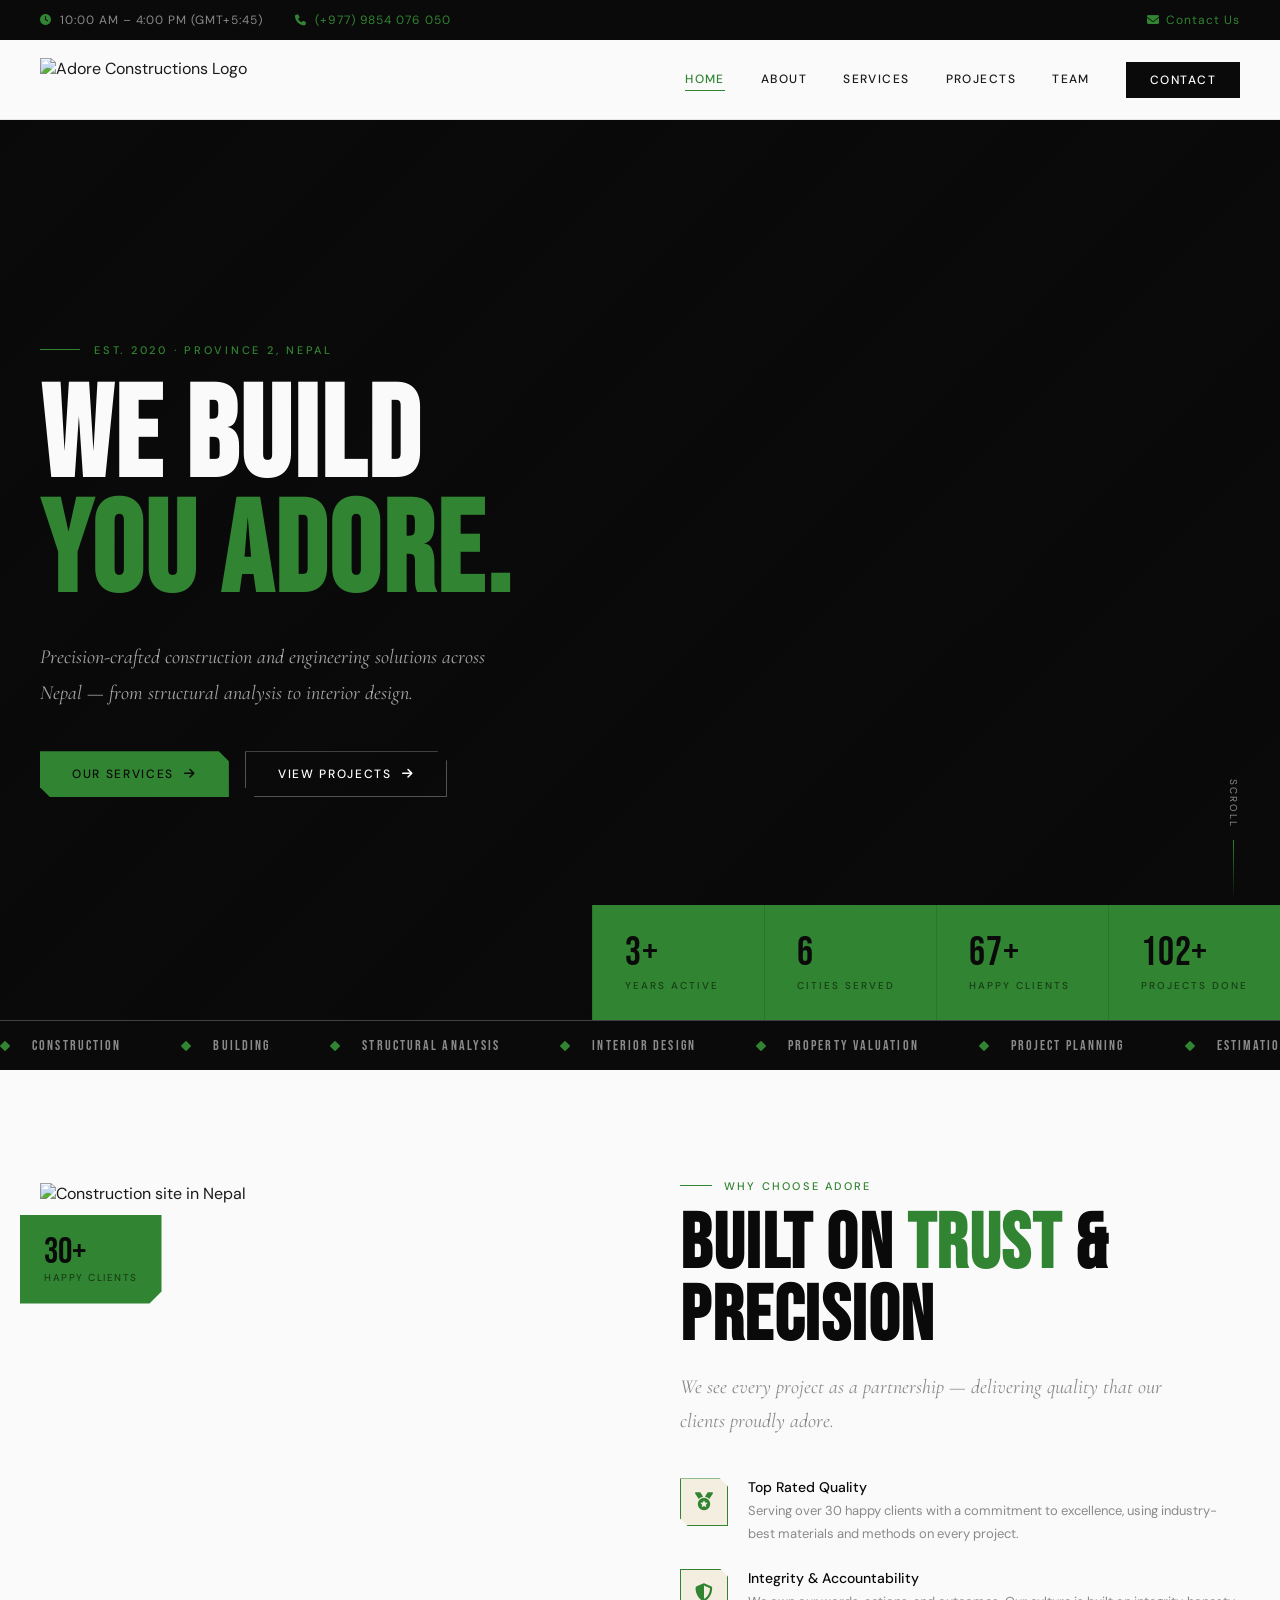
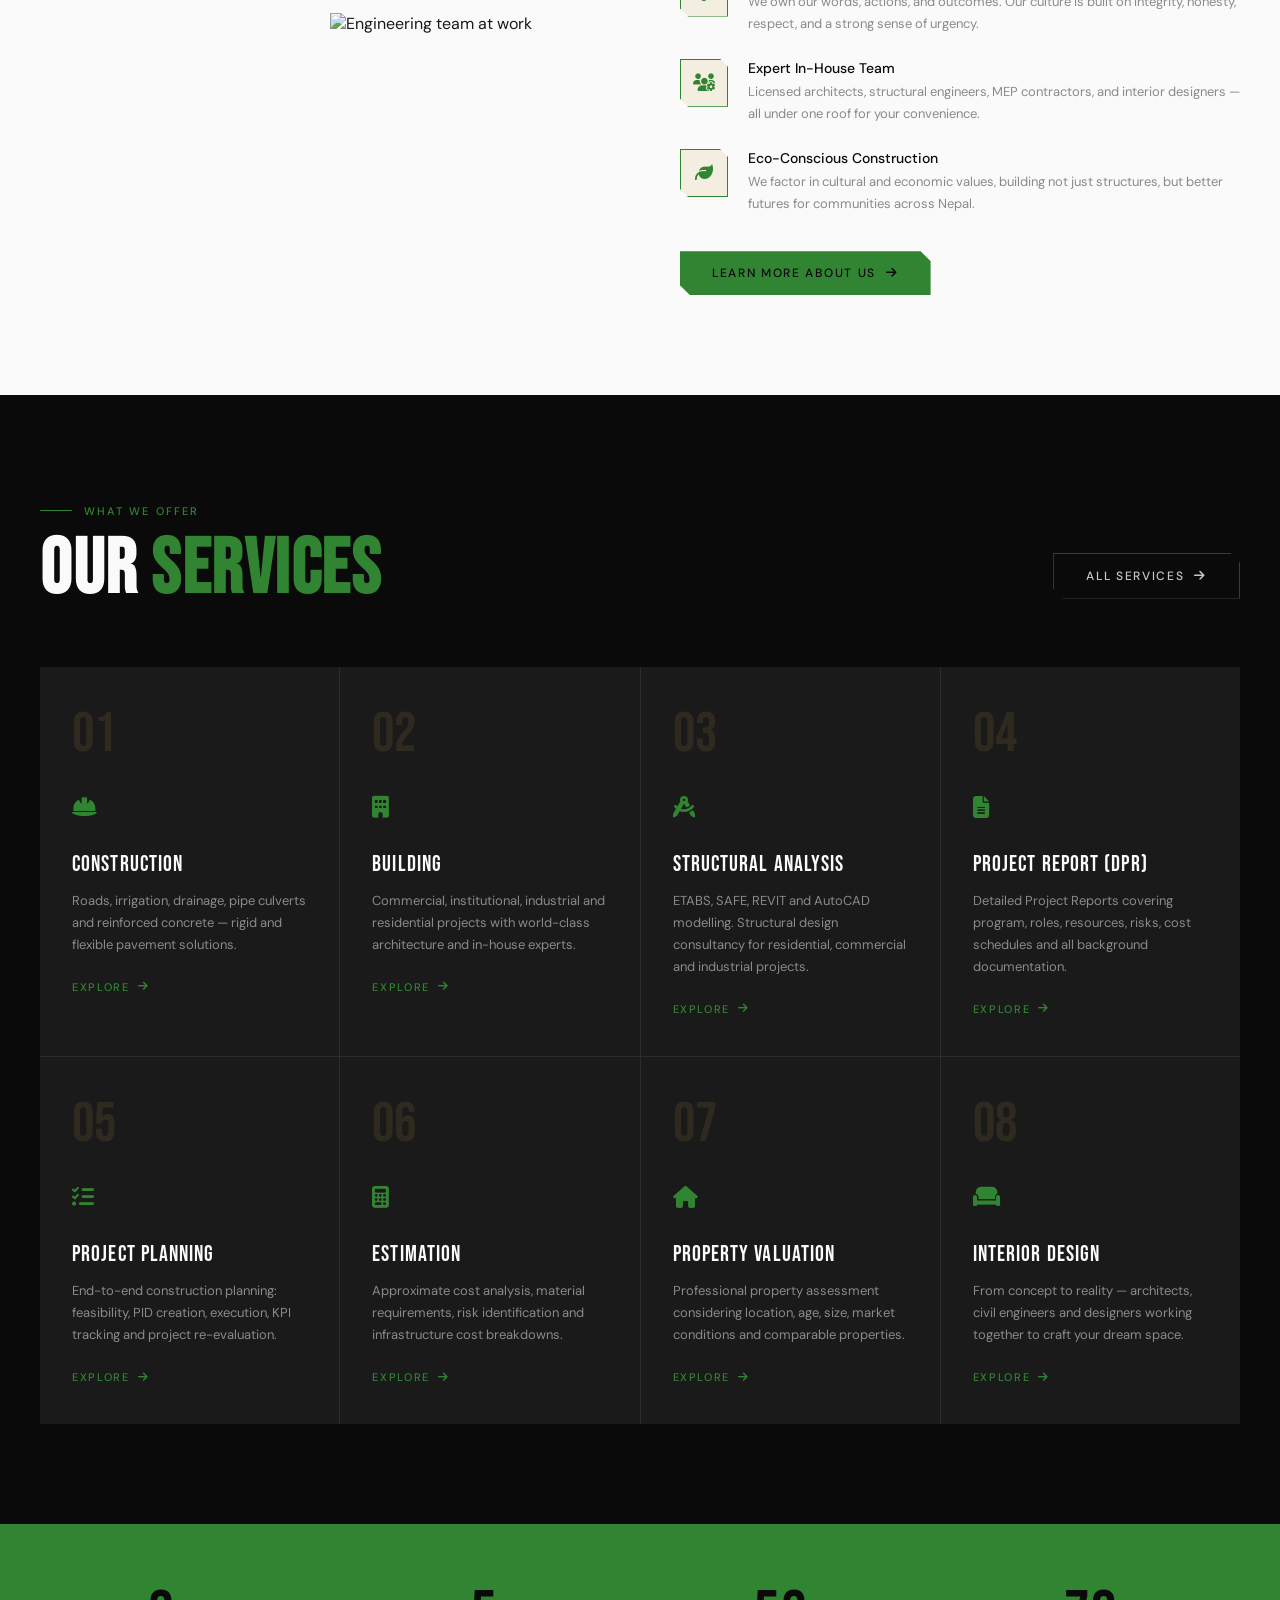
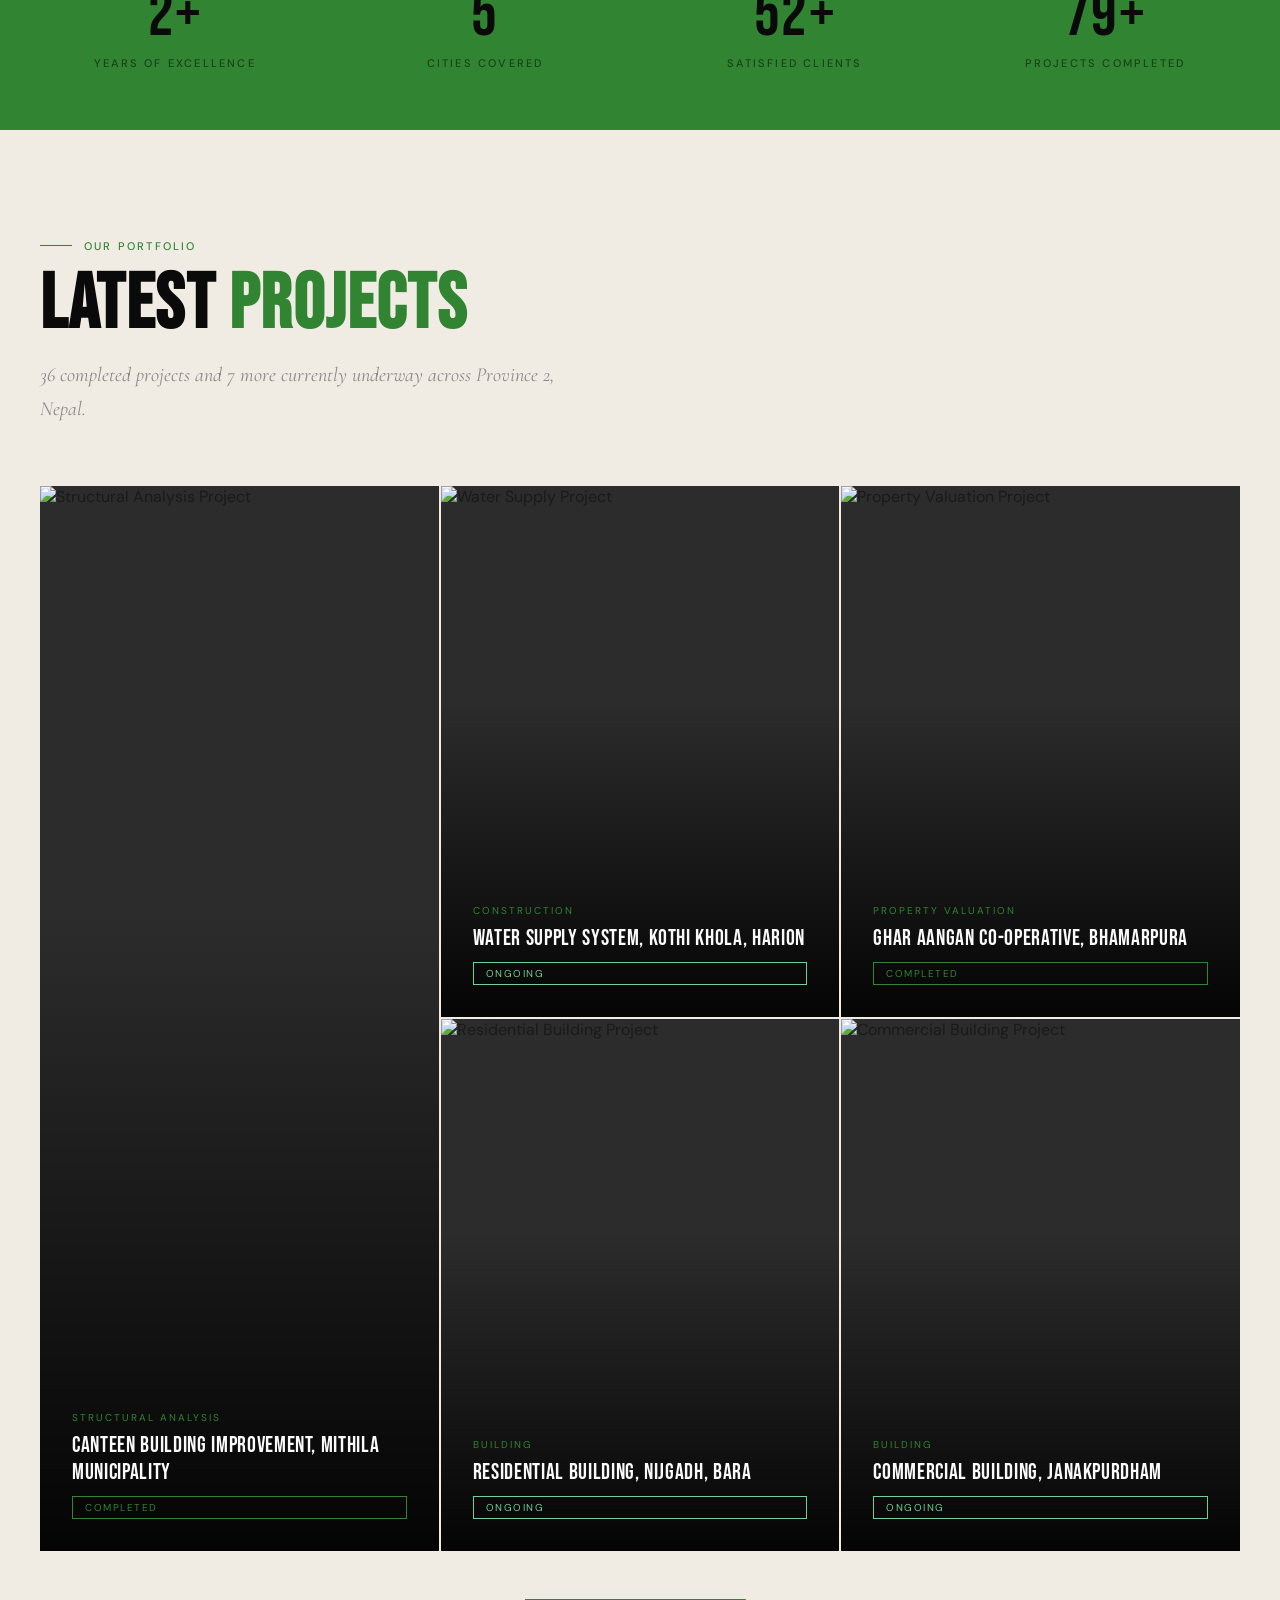
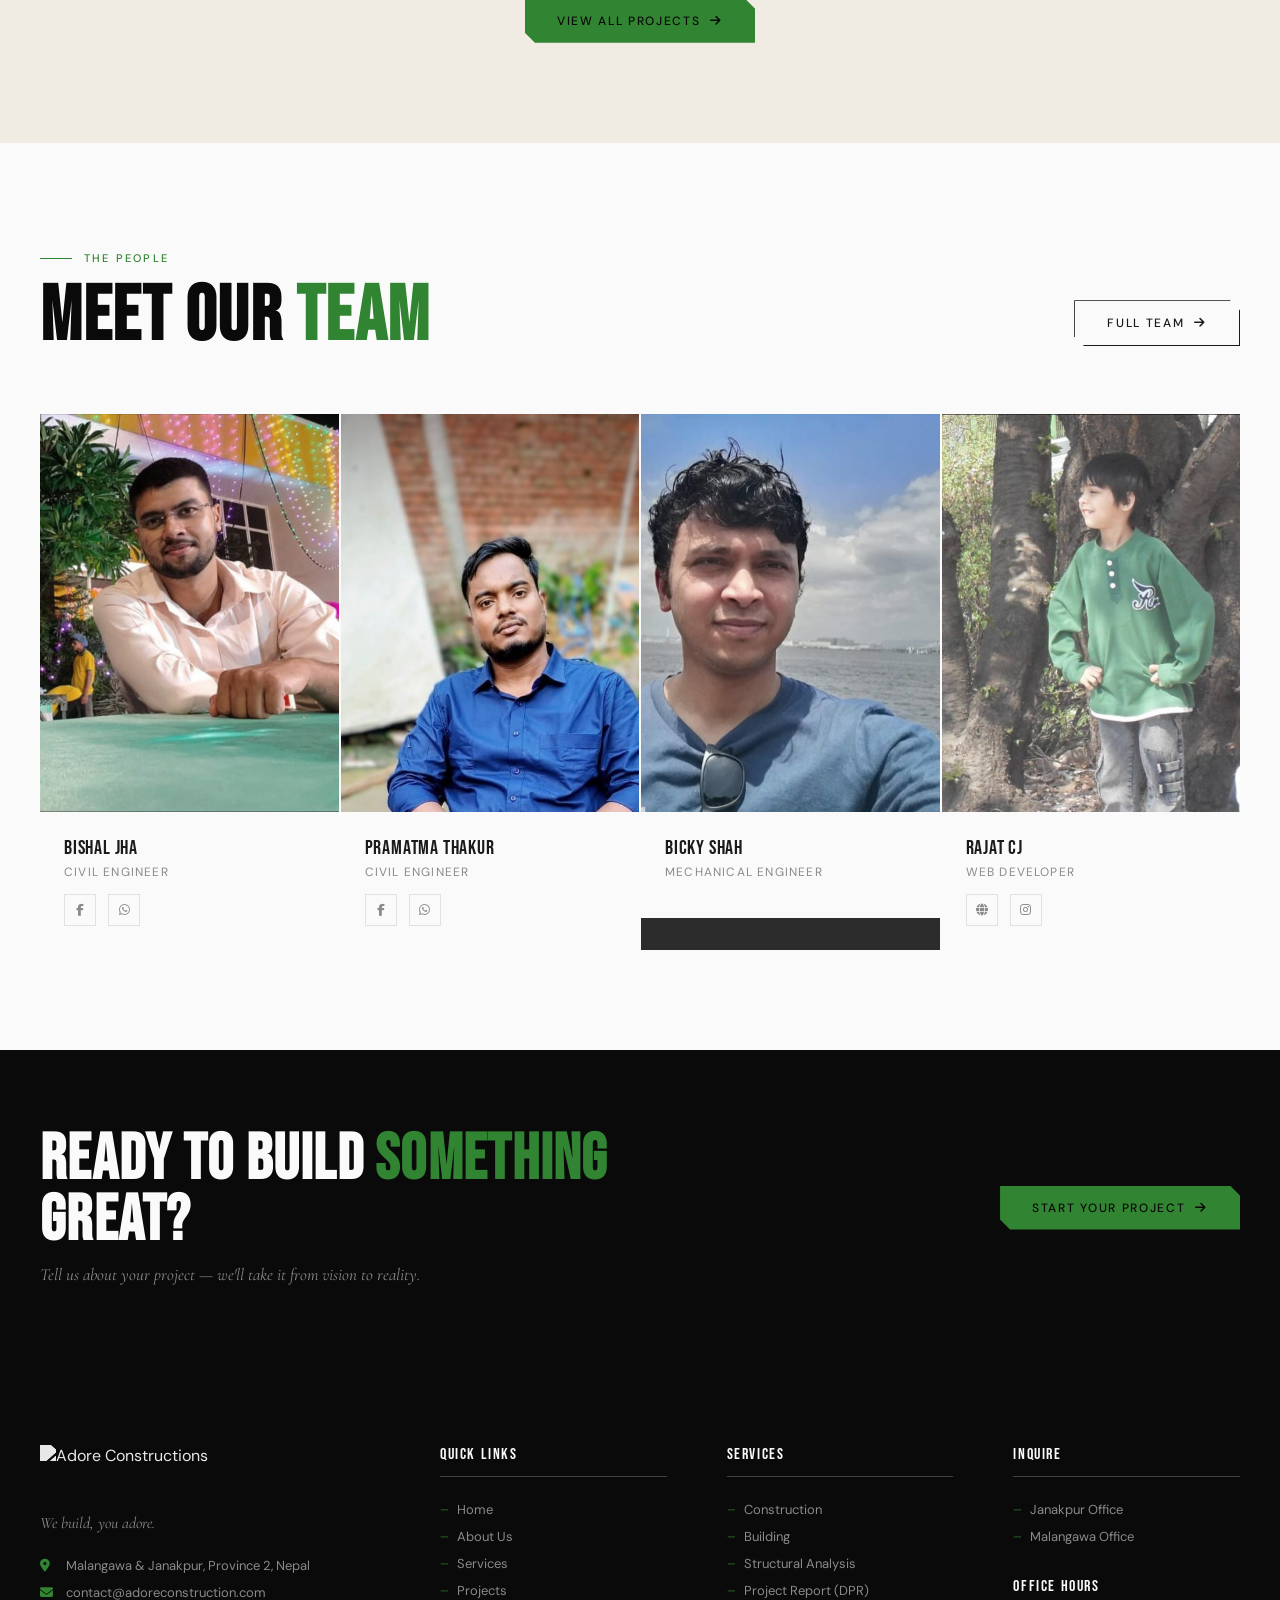
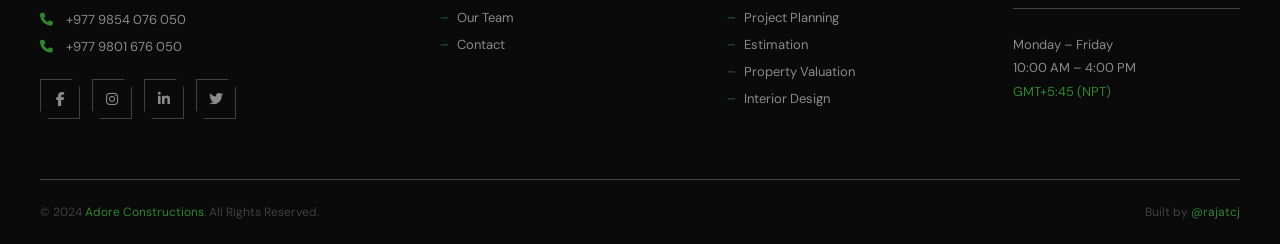
==== commit b52b4547: "a" ====
--- a/index.html
+++ b/index.html
@@ -381,8 +381,8 @@
           <div class="team-name">Bishal Jha</div>
           <div class="team-role">Civil Engineer</div>
           <div class="team-socials">
-            <a href="#" aria-label="LinkedIn"><i class="fab fa-linkedin-in"></i></a>
-            <a href="#" aria-label="Facebook"><i class="fab fa-facebook-f"></i></a>
+            <a href="https://www.facebook.com/share/1Czm2GaQDa/" aria-label="Facebook"><i class="fab fa-facebook-f"></i></a>
+            <a href="https://wa.me/9779854076050" aria-label="Whatsapp"><i class="fa-brands fa-whatsapp"></i></a>
           </div>
         </div>
       </div>
@@ -394,8 +394,8 @@
           <div class="team-name">Pramatma Thakur</div>
           <div class="team-role">Civil Engineer</div>
           <div class="team-socials">
-            <a href="#" aria-label="LinkedIn"><i class="fab fa-linkedin-in"></i></a>
-            <a href="#" aria-label="Facebook"><i class="fab fa-facebook-f"></i></a>
+            <a href="https://www.facebook.com/share/1DuZXxMsKy/" aria-label="Facebook"><i class="fab fa-facebook-f"></i></a>
+            <a href="https://wa.me/9779801665566" aria-label="Whatsapp"><i class="fa-brands fa-whatsapp"></i></a>
           </div>
         </div>
       </div>
@@ -407,8 +407,6 @@
           <div class="team-name">Bicky Shah</div>
           <div class="team-role">Mechanical Engineer</div>
           <div class="team-socials">
-            <a href="#" aria-label="LinkedIn"><i class="fab fa-linkedin-in"></i></a>
-            <a href="#" aria-label="Facebook"><i class="fab fa-facebook-f"></i></a>
           </div>
         </div>
       </div>
--- a/style.css
+++ b/style.css
@@ -15,8 +15,8 @@
   --silver: #c8c8c8;
   --bone: #f0ece4;
   --white: #fafafa;
-  --gold: #c9a84c;
-  --gold-light: #e8c96a;
+  --gold: #318431;
+  --gold-light: #6ae881;
   --gold-dim: rgba(201,168,76,0.15);
 
   --font-display: 'Bebas Neue', sans-serif;
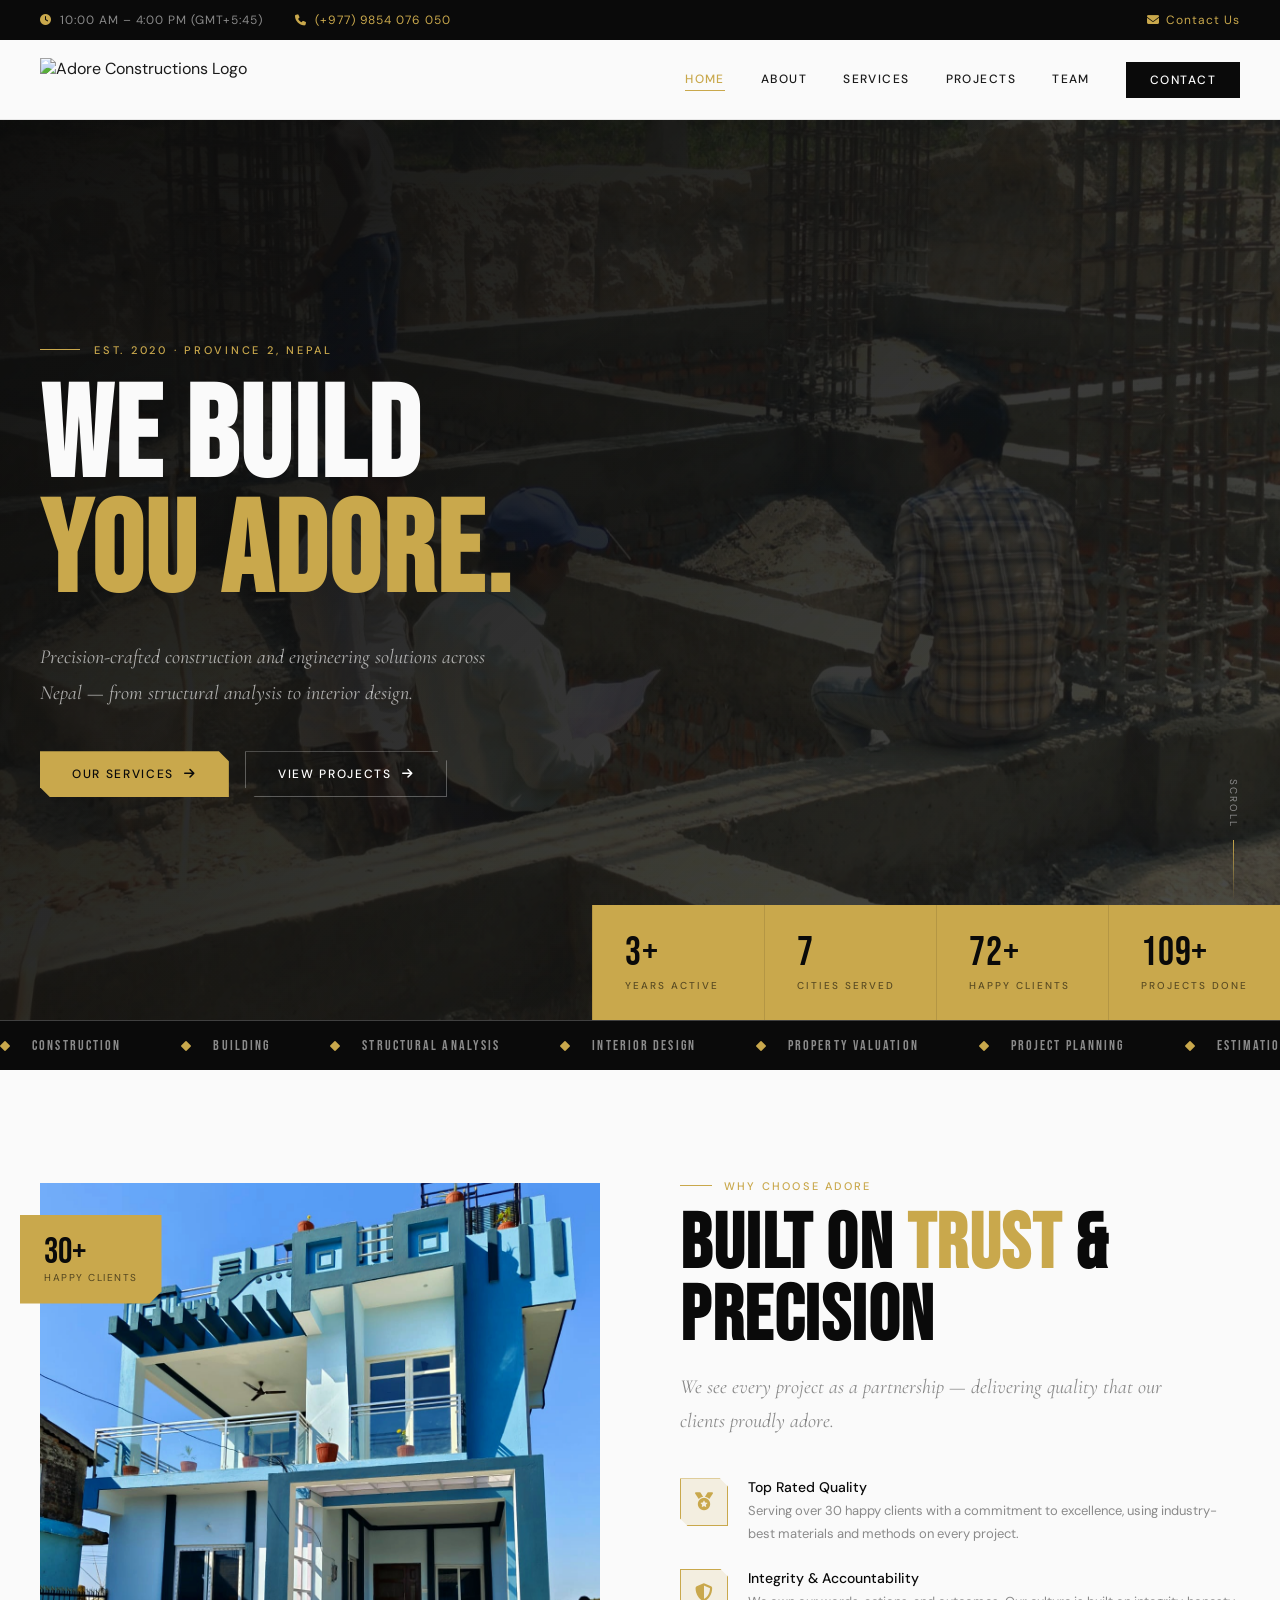
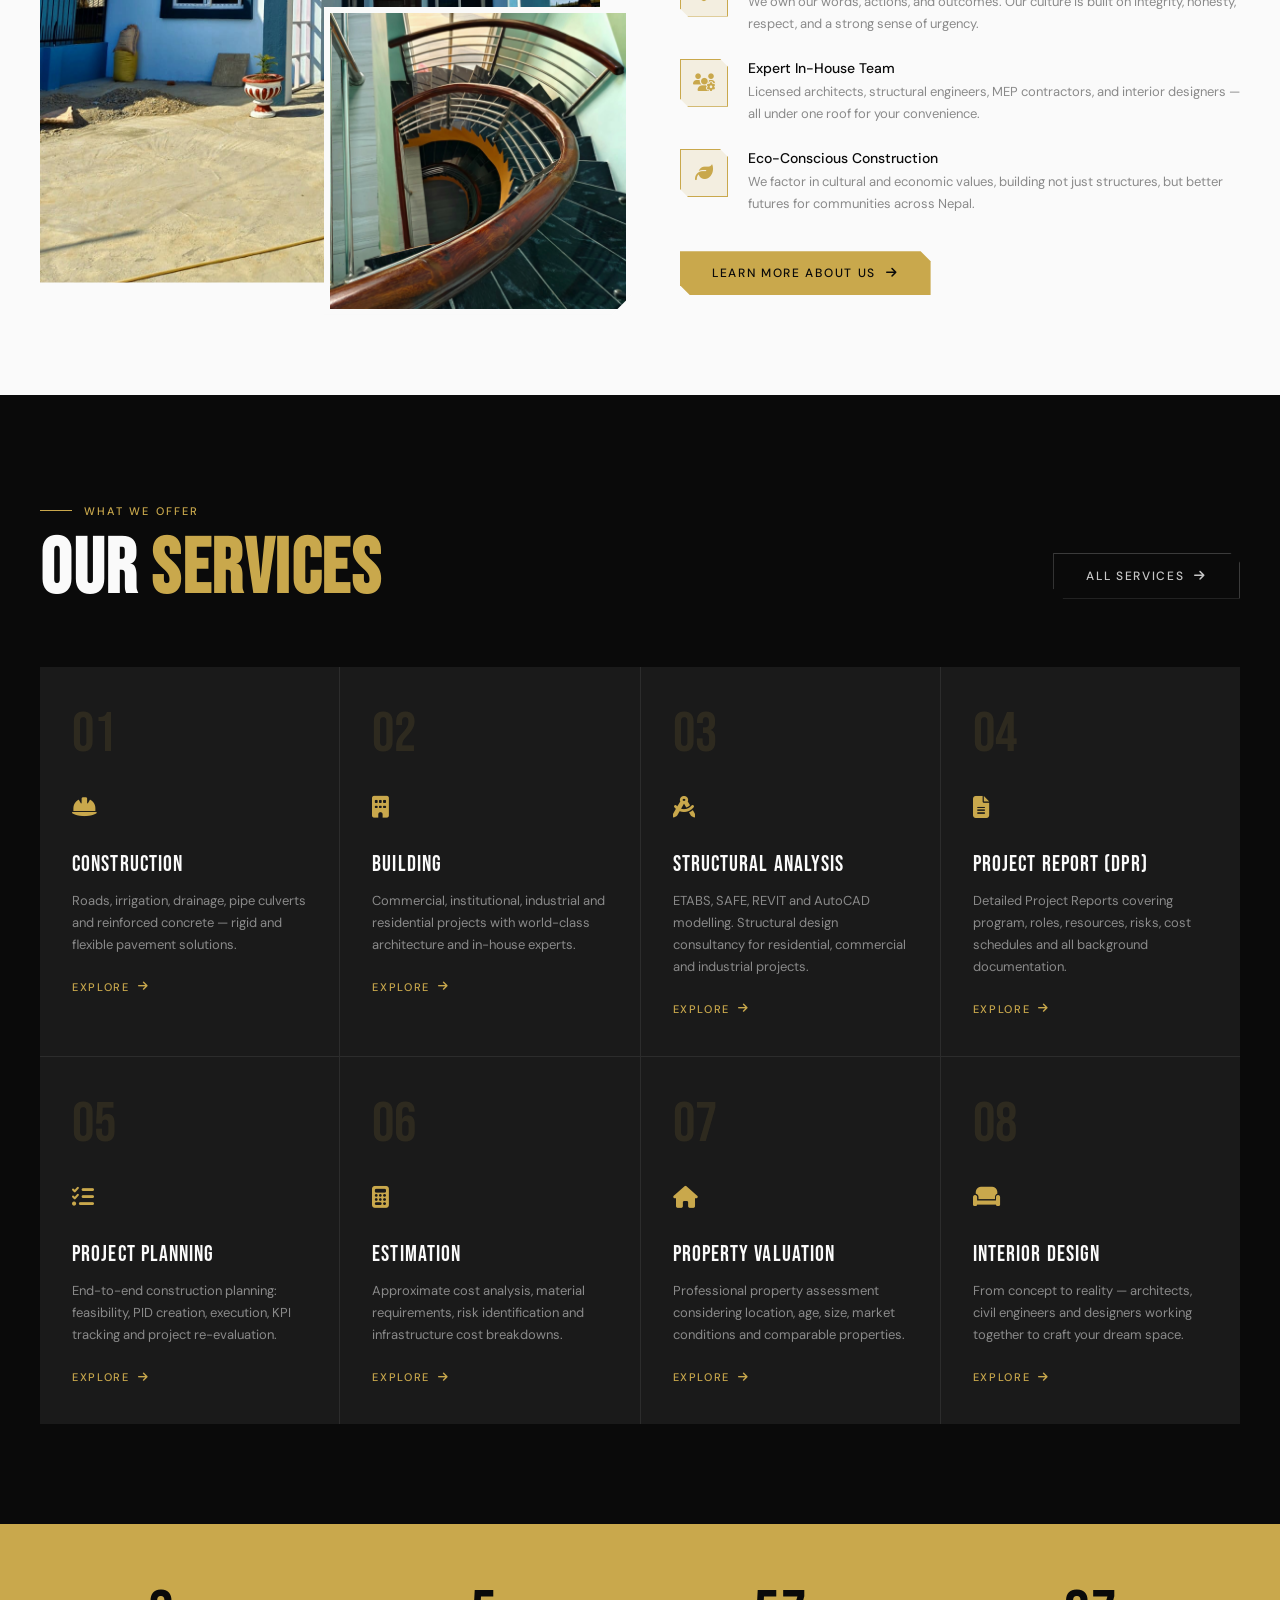
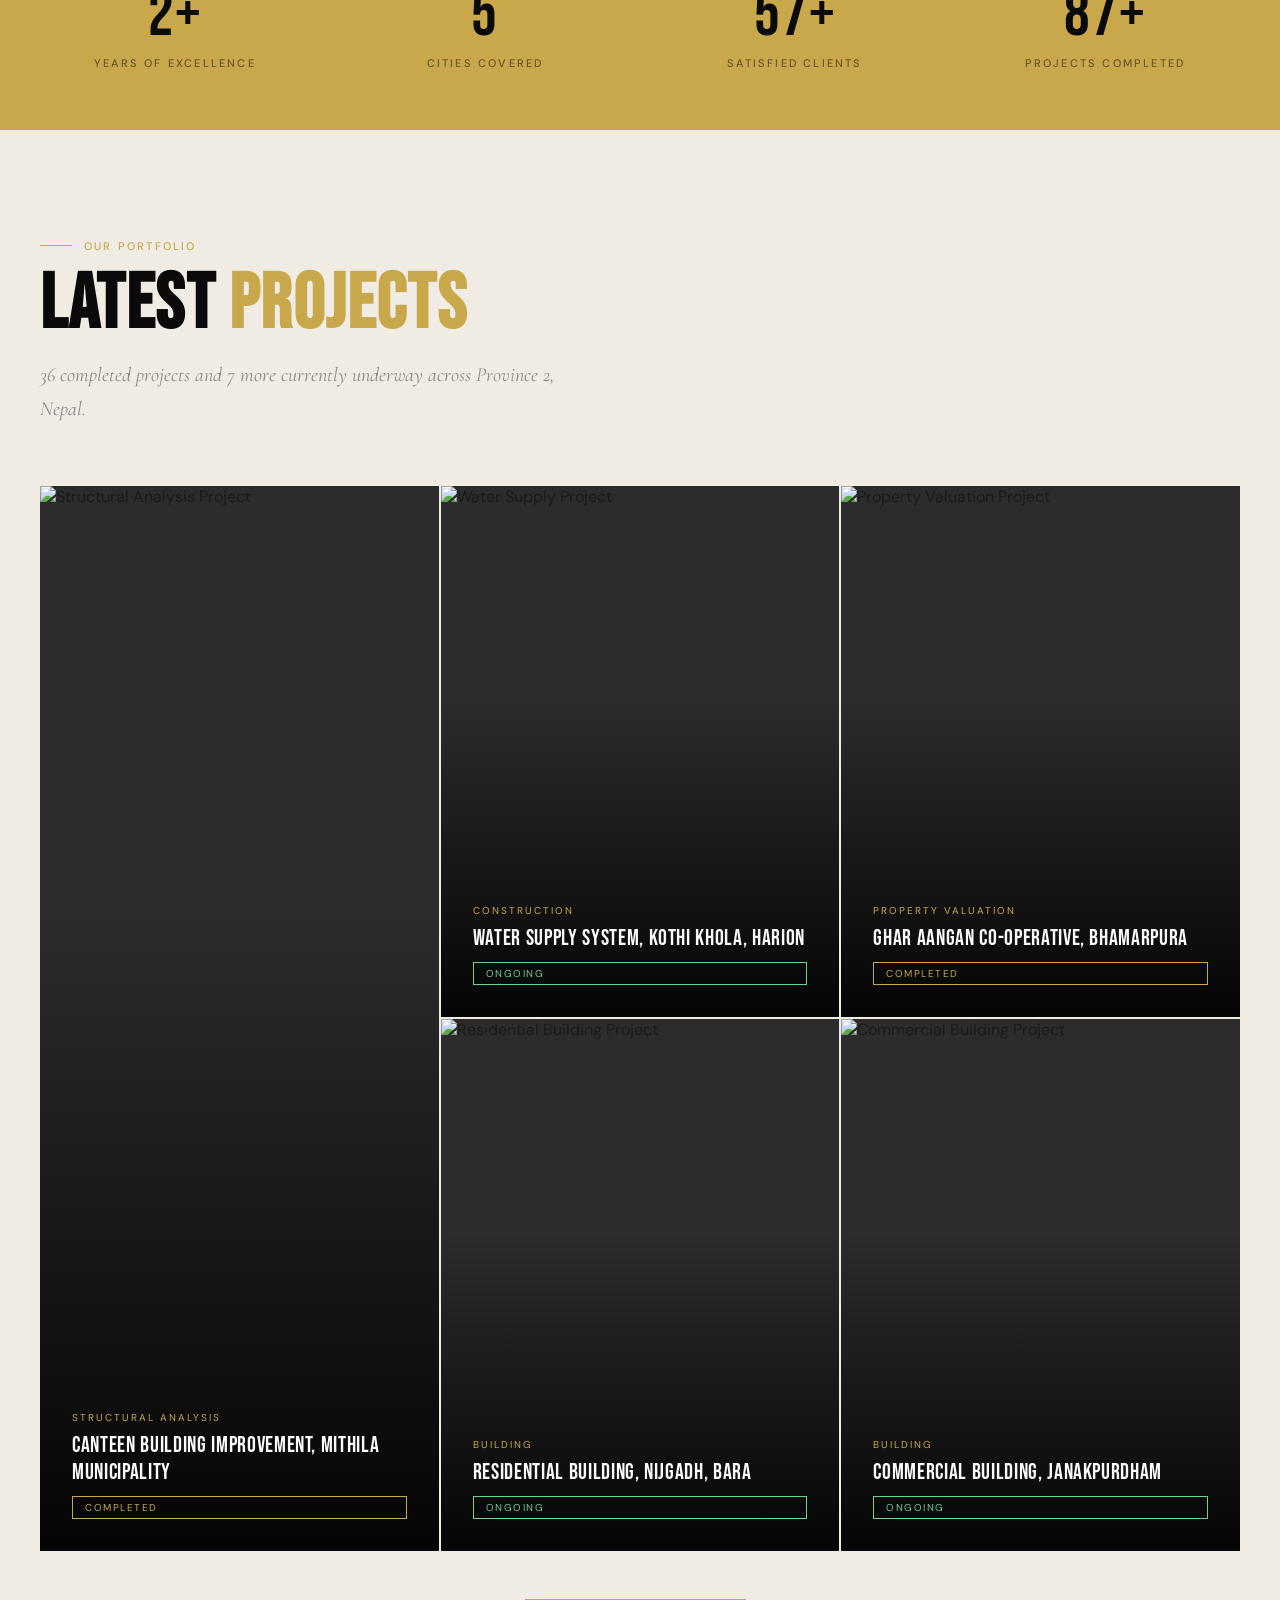
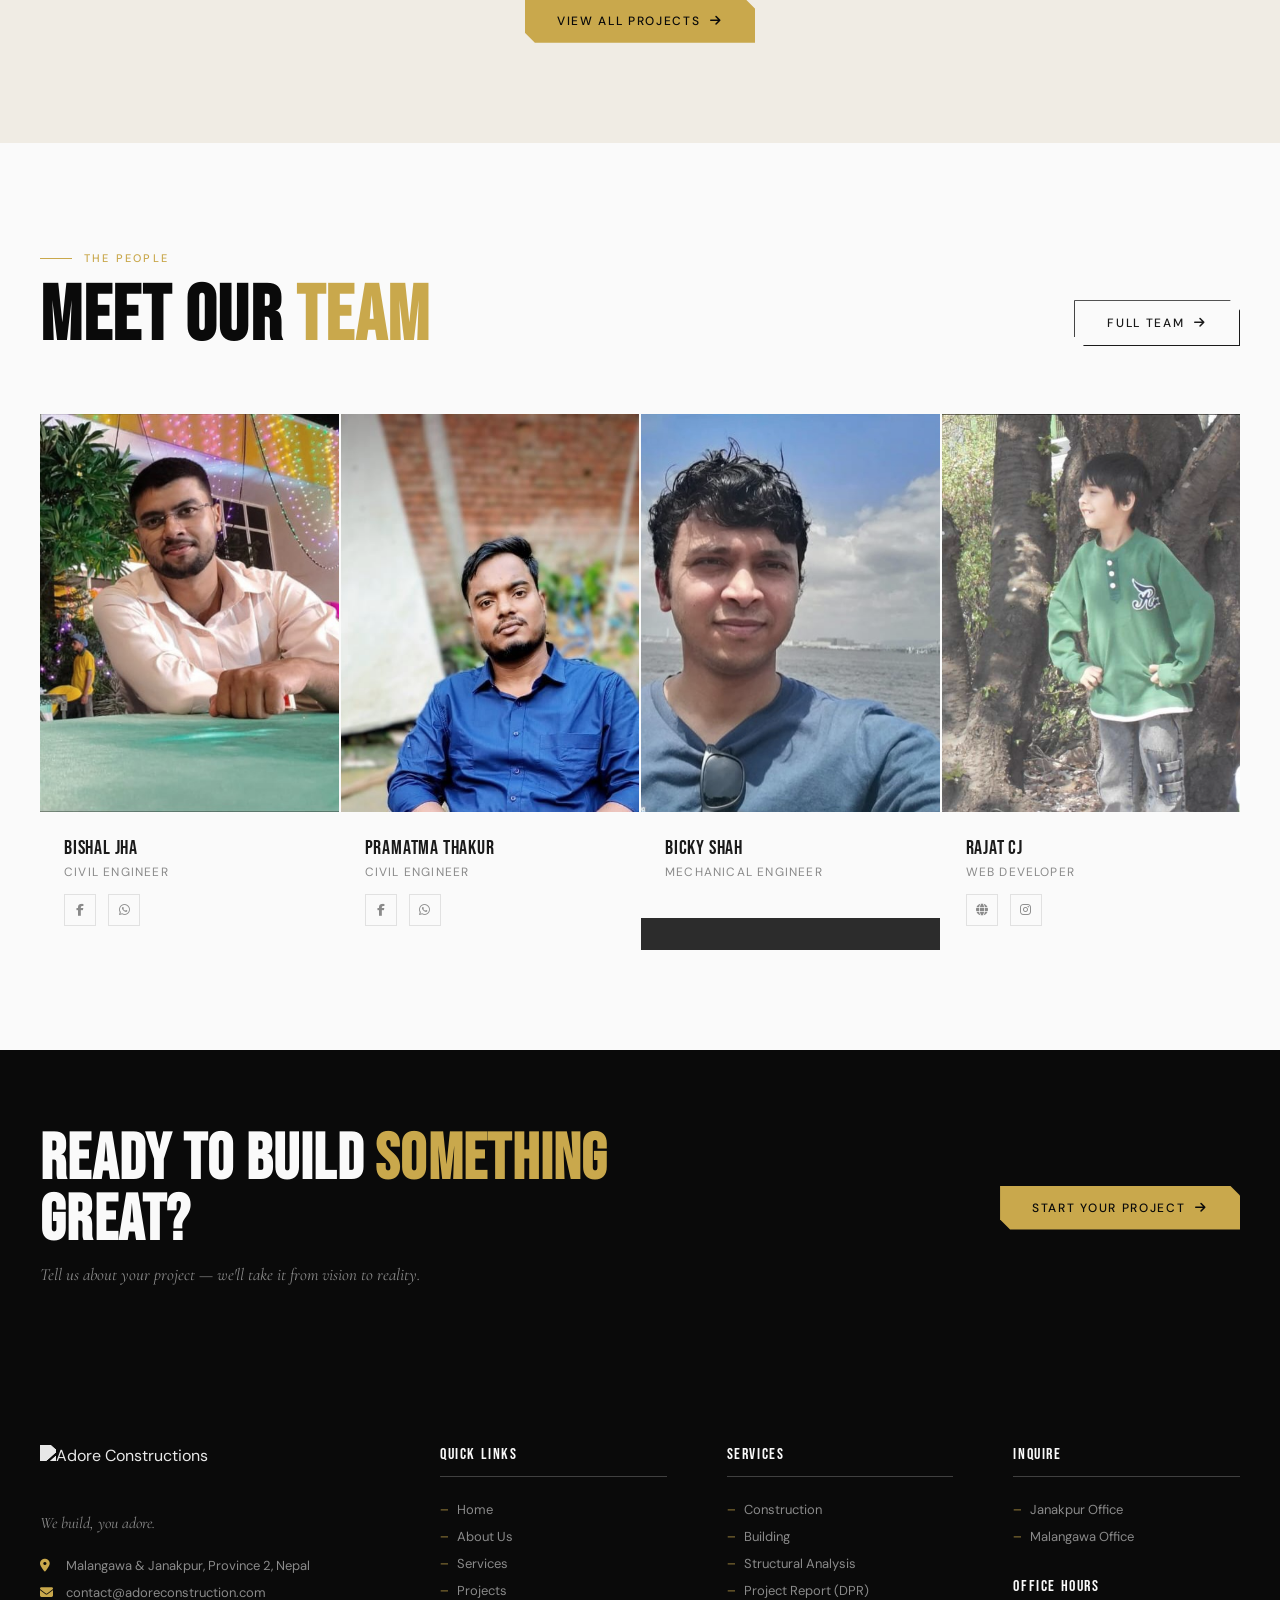
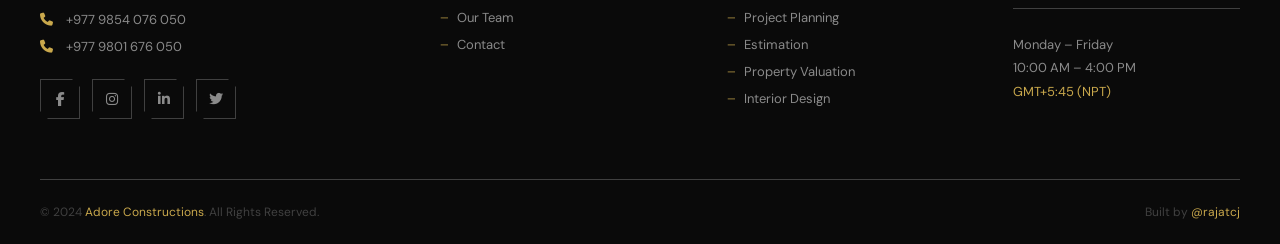
==== commit 7edefcfa: "a" ====
--- a/index.html
+++ b/index.html
@@ -93,8 +93,8 @@
   <div class="container">
     <div class="why-grid">
       <div class="why-image-wrap reveal-left">
-        <img src="https://images.unsplash.com/photo-1541888946425-d81bb19240f5?w=800&q=80" alt="Construction site in Nepal" class="why-image-main">
-        <img src="https://images.unsplash.com/photo-1590274853856-f22d5ee3d228?w=400&q=80" alt="Engineering team at work" class="why-image-accent">
+        <img src="./images/bluehouse.jpg" alt="Construction site in Nepal" class="why-image-main">
+        <img src="./images/stairs.jpg" alt="Engineering team at work" class="why-image-accent">
         <div class="why-badge">
           <div class="why-badge-num">30+</div>
           <div class="why-badge-label">Happy Clients</div>
--- a/style.css
+++ b/style.css
@@ -15,8 +15,8 @@
   --silver: #c8c8c8;
   --bone: #f0ece4;
   --white: #fafafa;
-  --gold: #318431;
-  --gold-light: #6ae881;
+  --gold: #c9a84c;
+  --gold-light: #e8c96a;
   --gold-dim: rgba(201,168,76,0.15);
 
   --font-display: 'Bebas Neue', sans-serif;
@@ -243,7 +243,7 @@
 }
 .hero-bg {
   position: absolute; inset: 0;
-  background: url('https://images.unsplash.com/photo-1504307651254-35680f356dfd?w=1600&q=80') center/cover no-repeat;
+  background: url('./images/foundation3.jpg') center/cover no-repeat;
   opacity: 0.35;
   transform: scale(1.05);
   animation: heroZoom 12s ease-out forwards;
